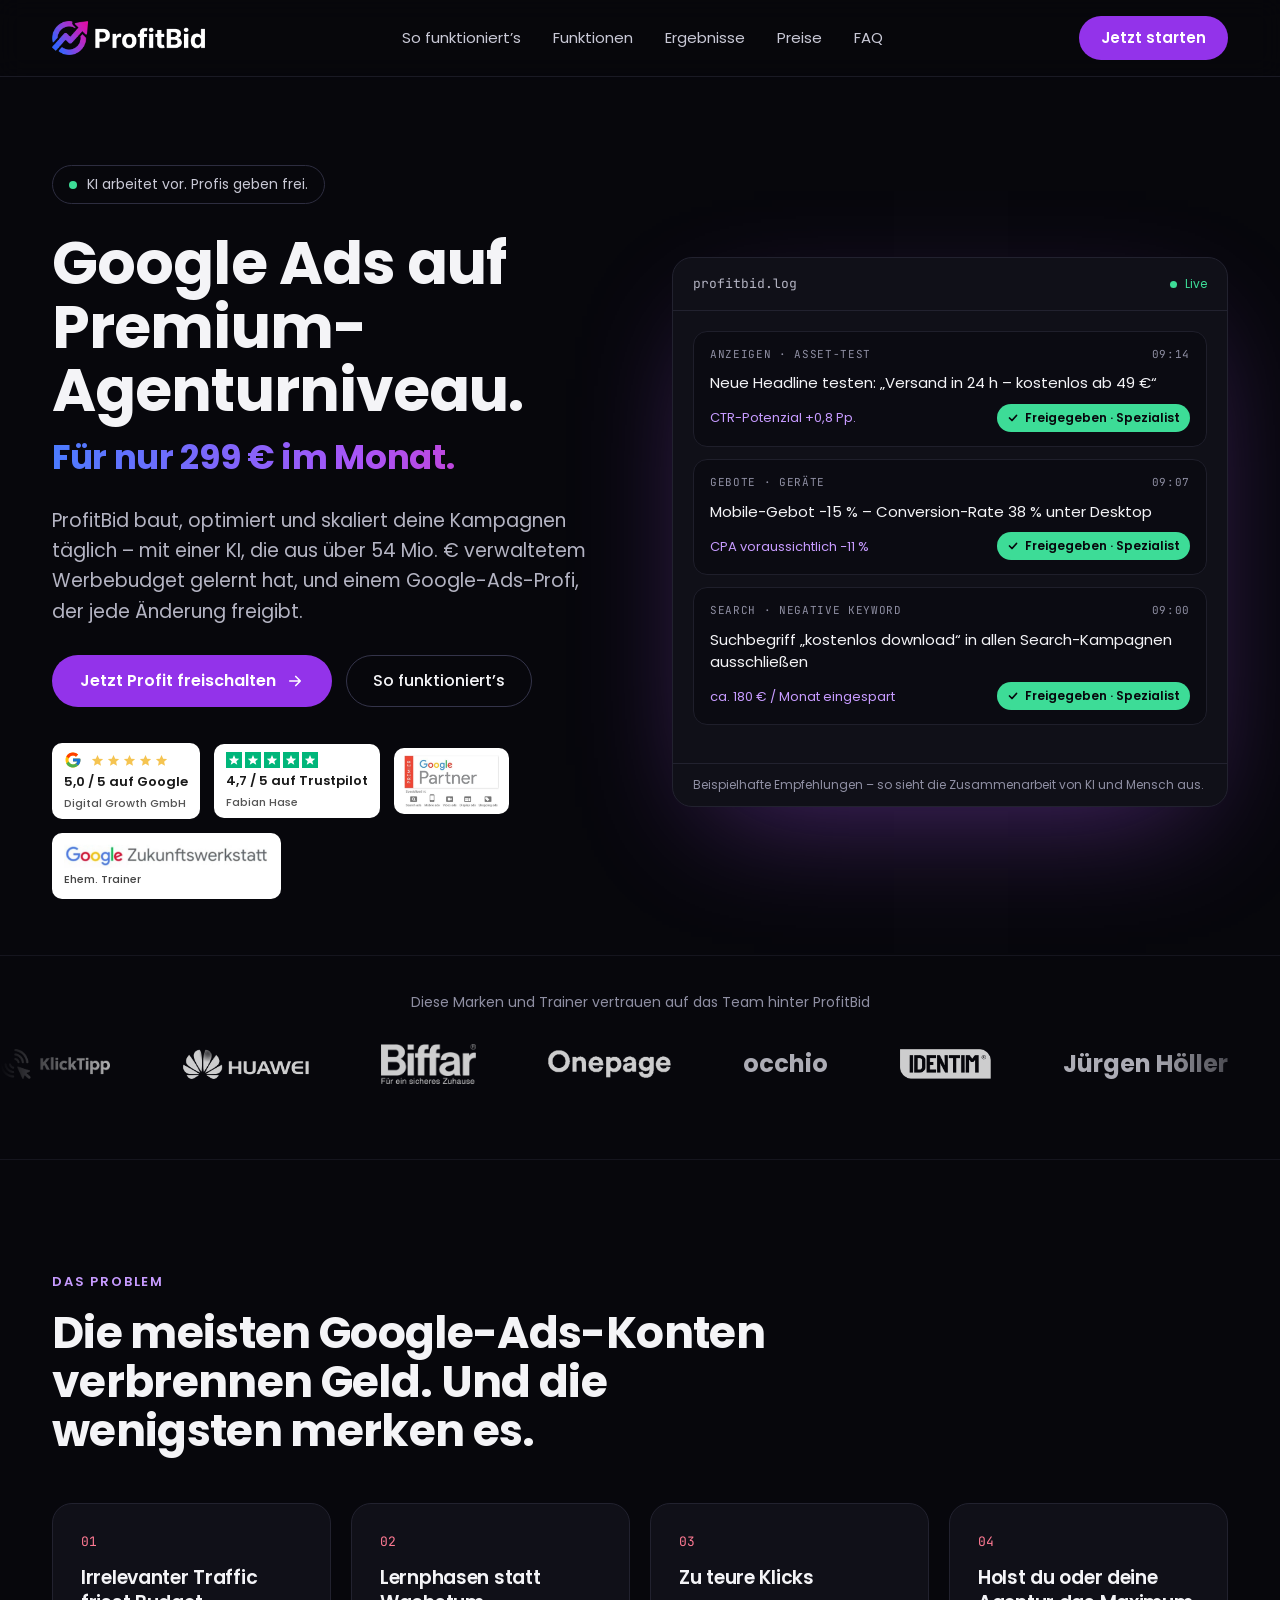
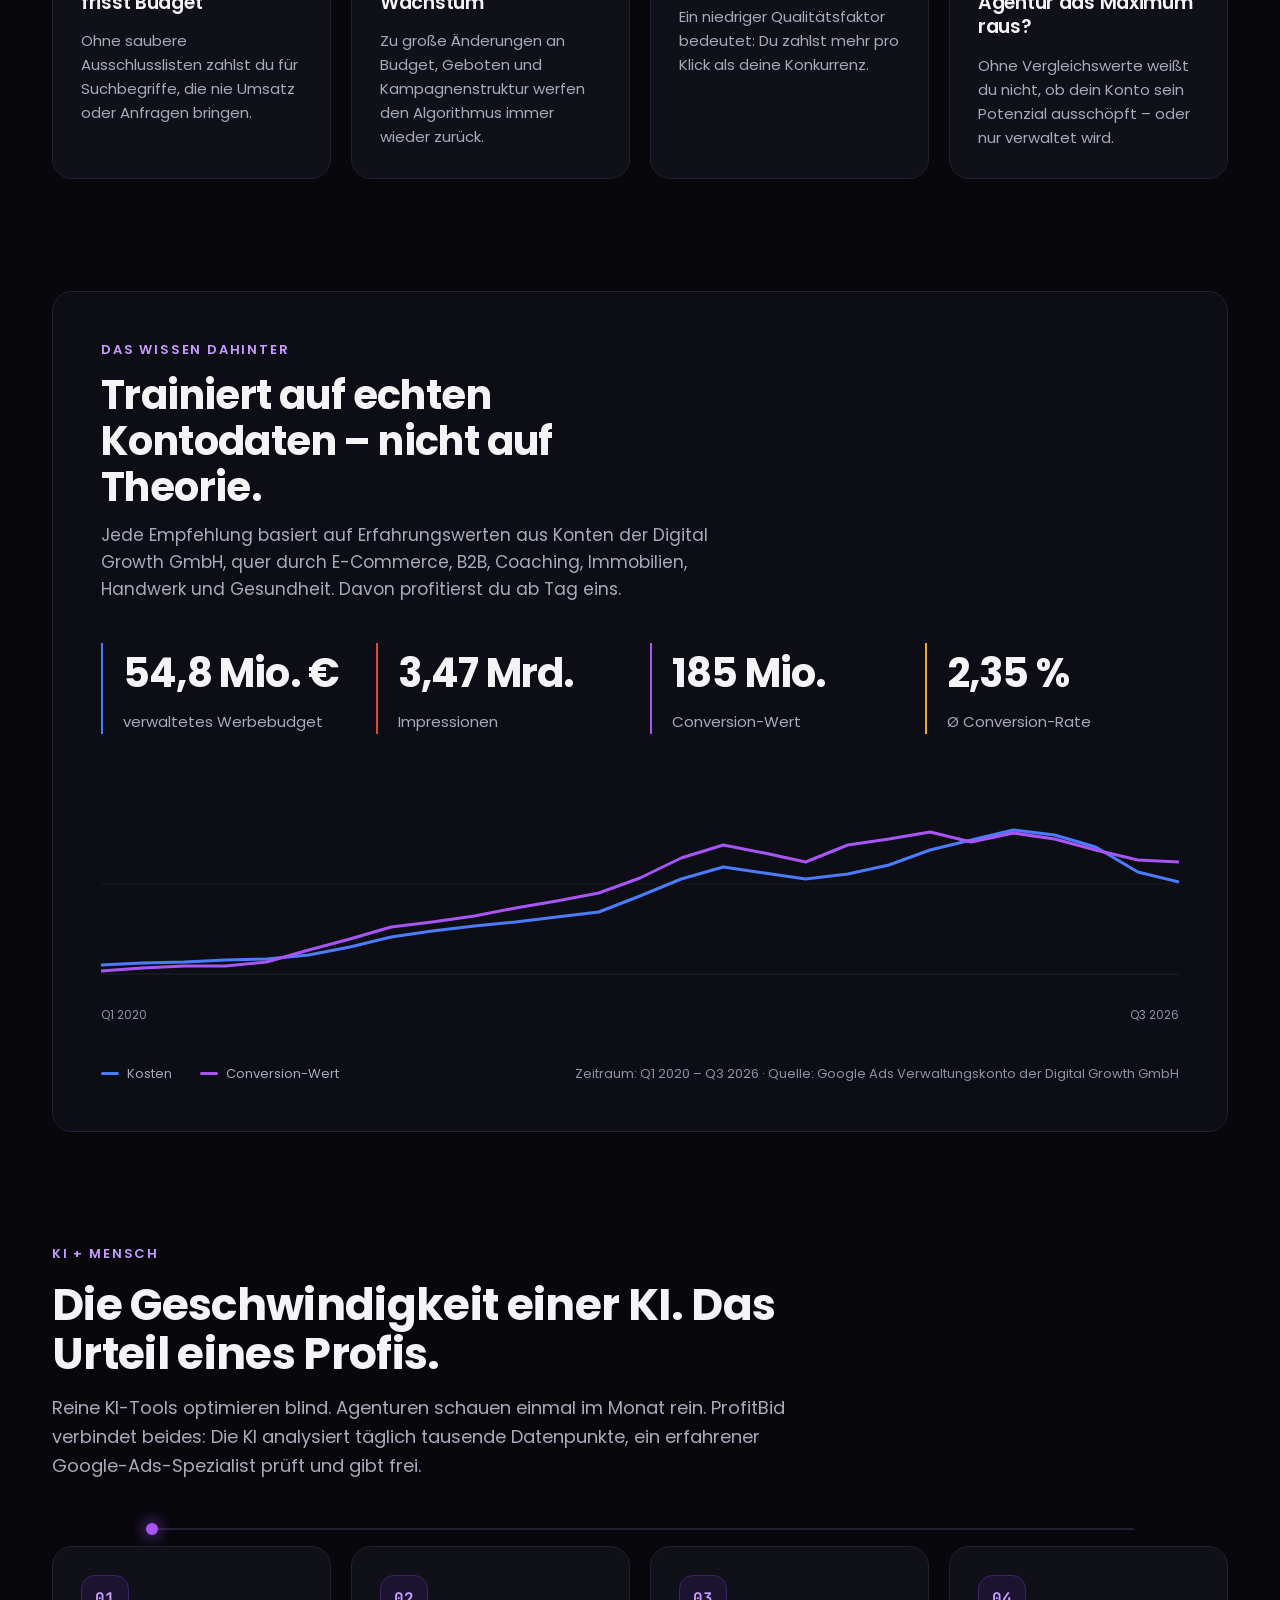
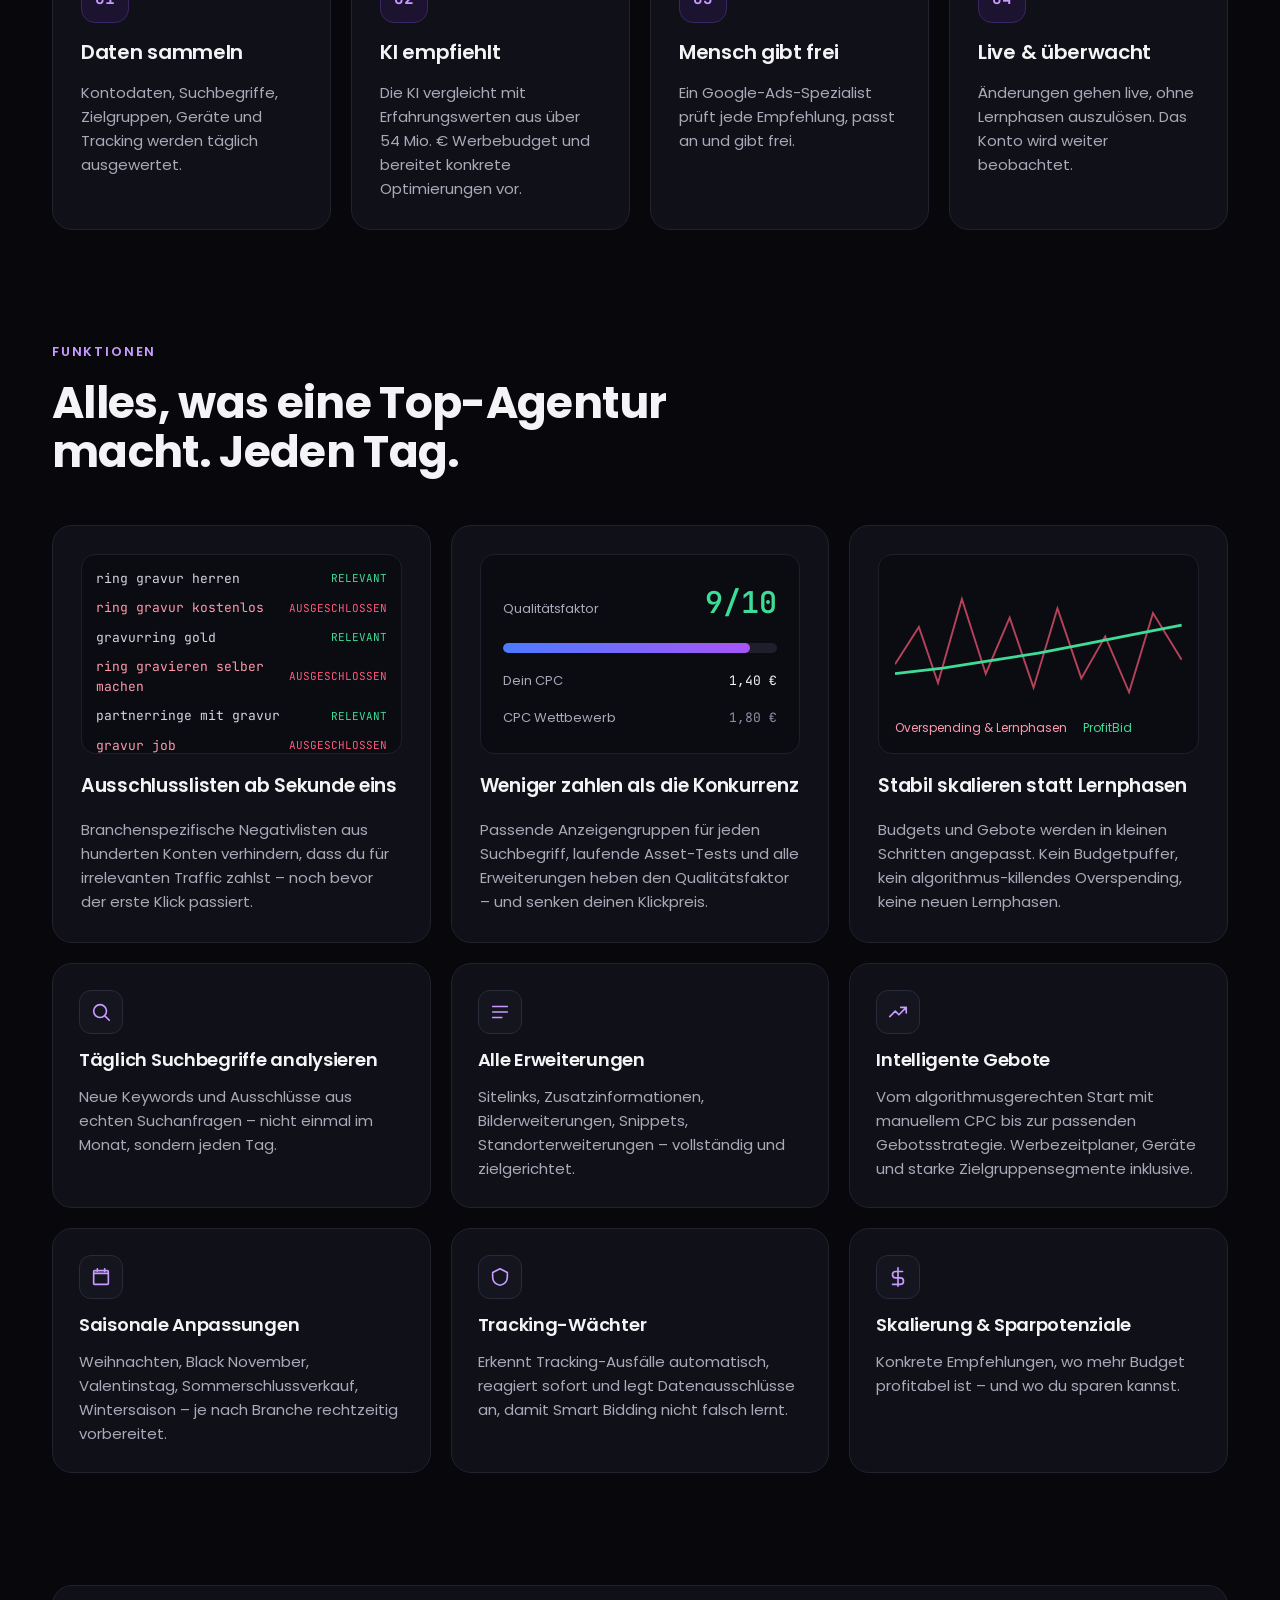
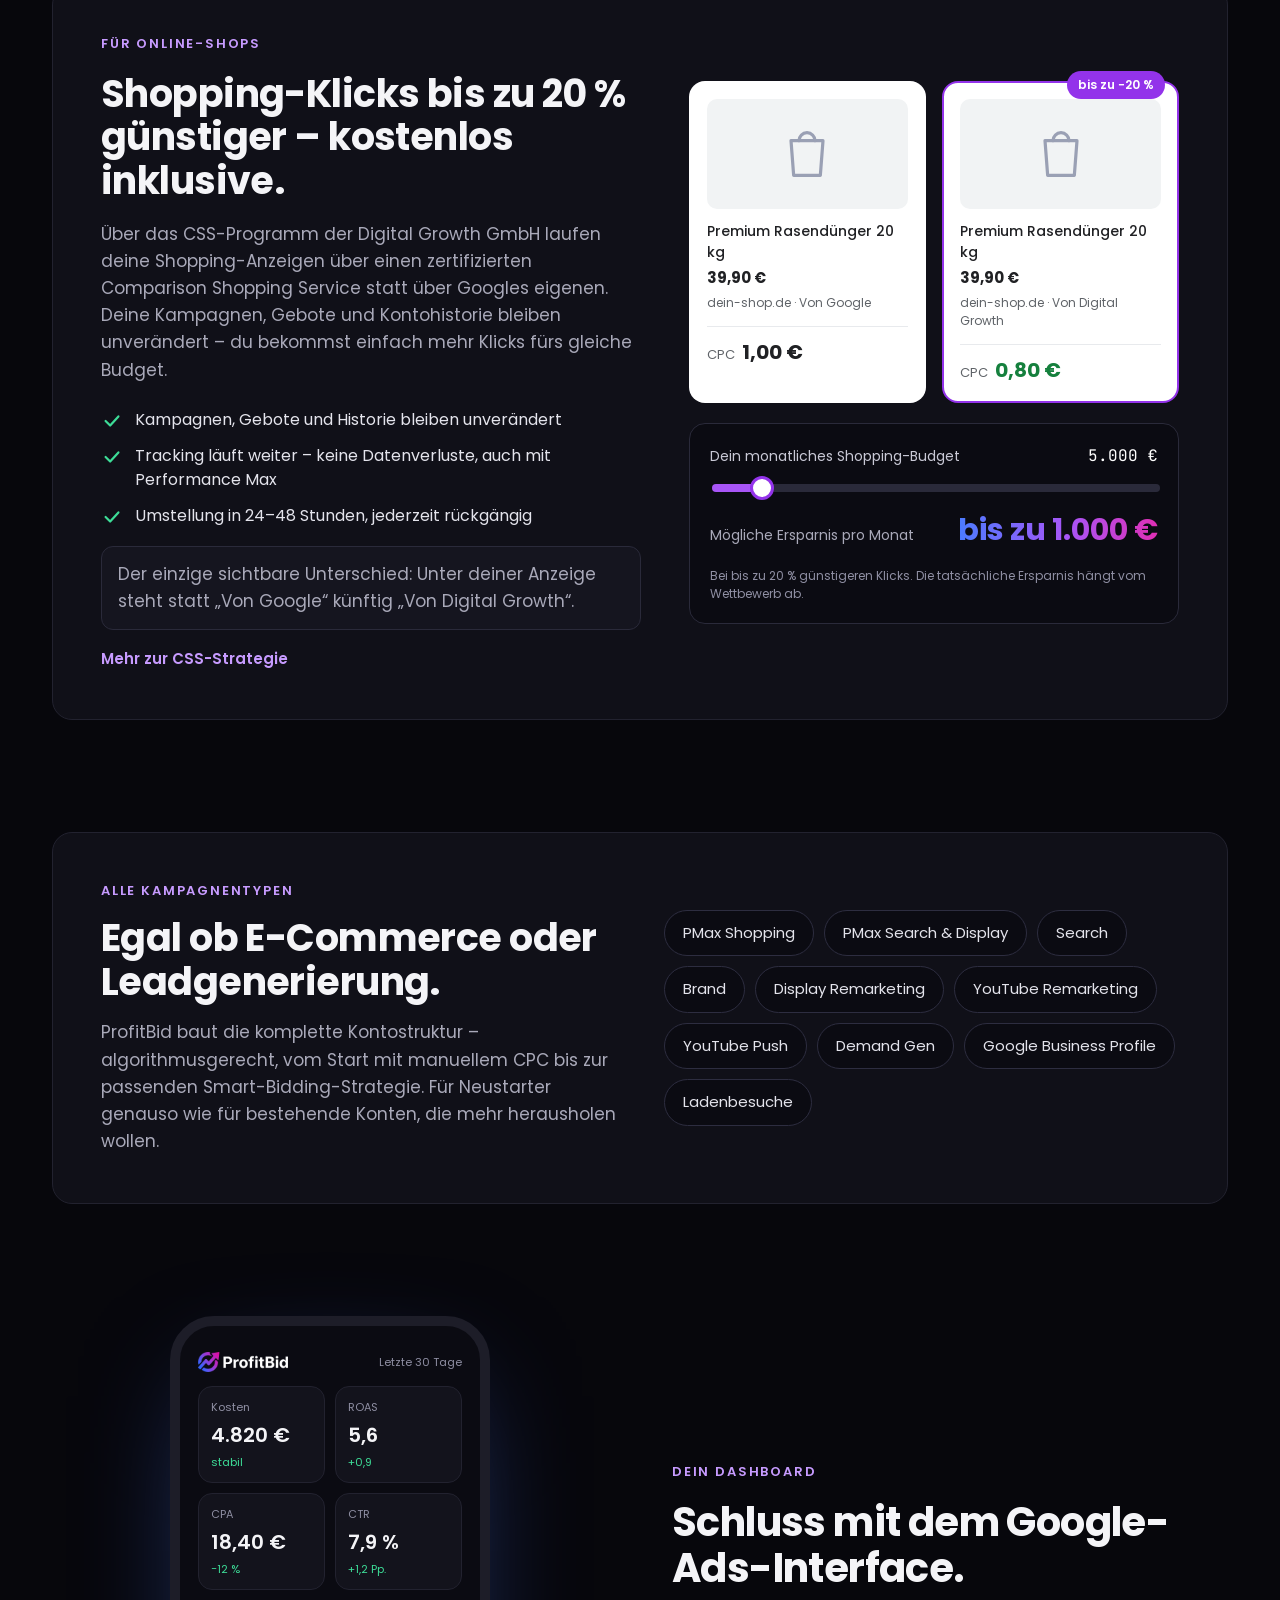
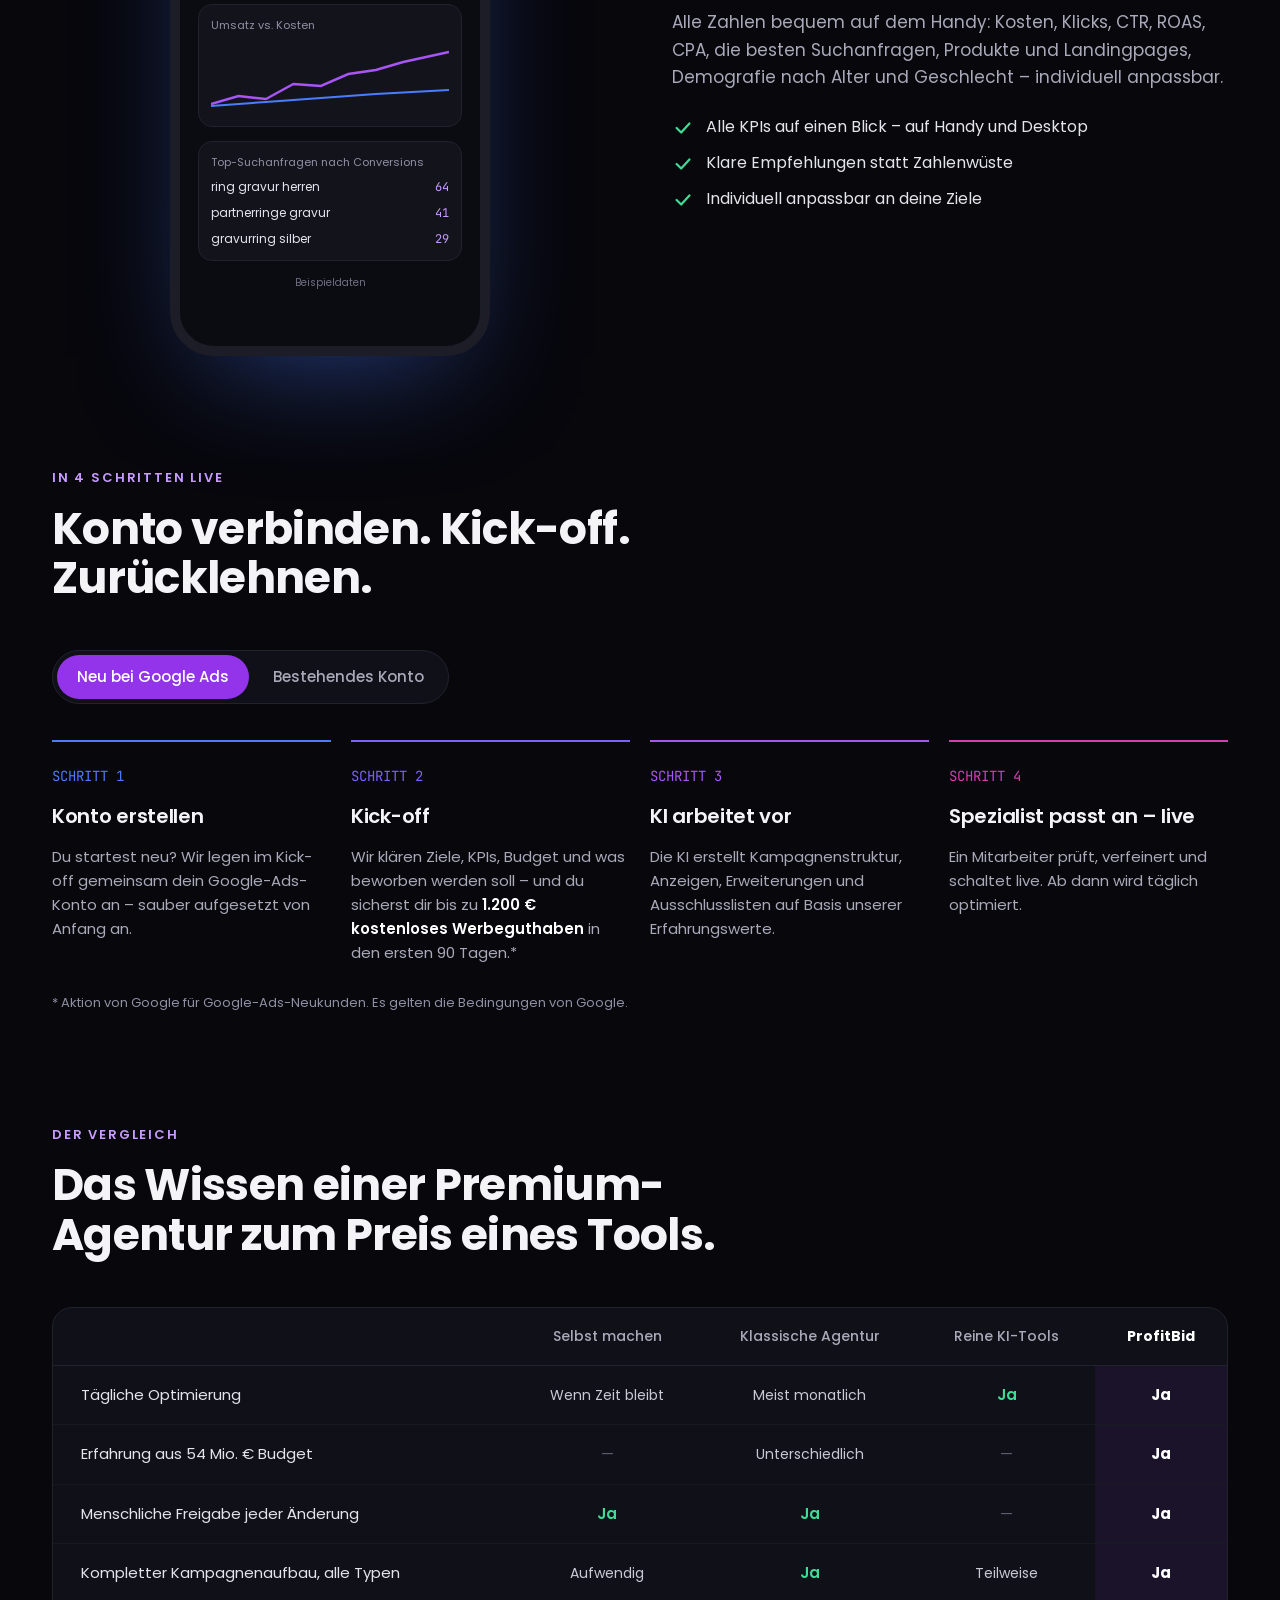
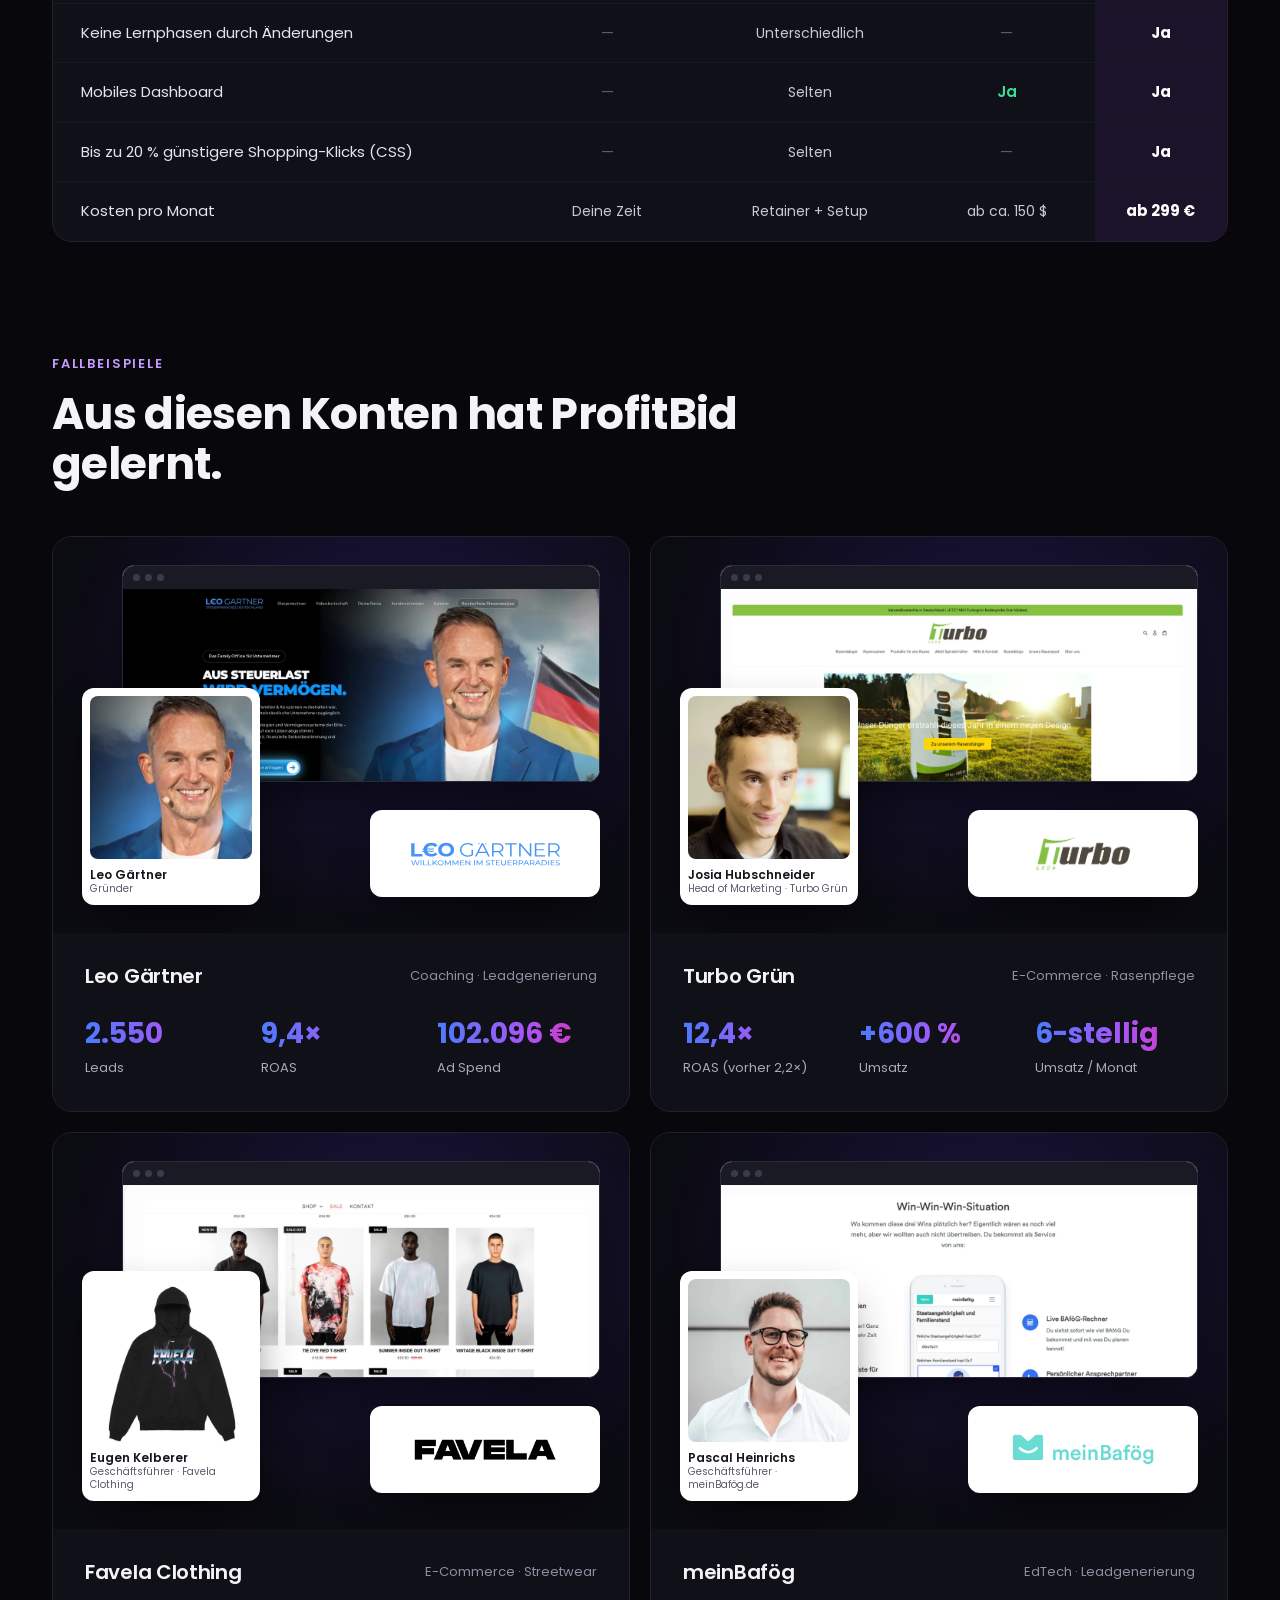
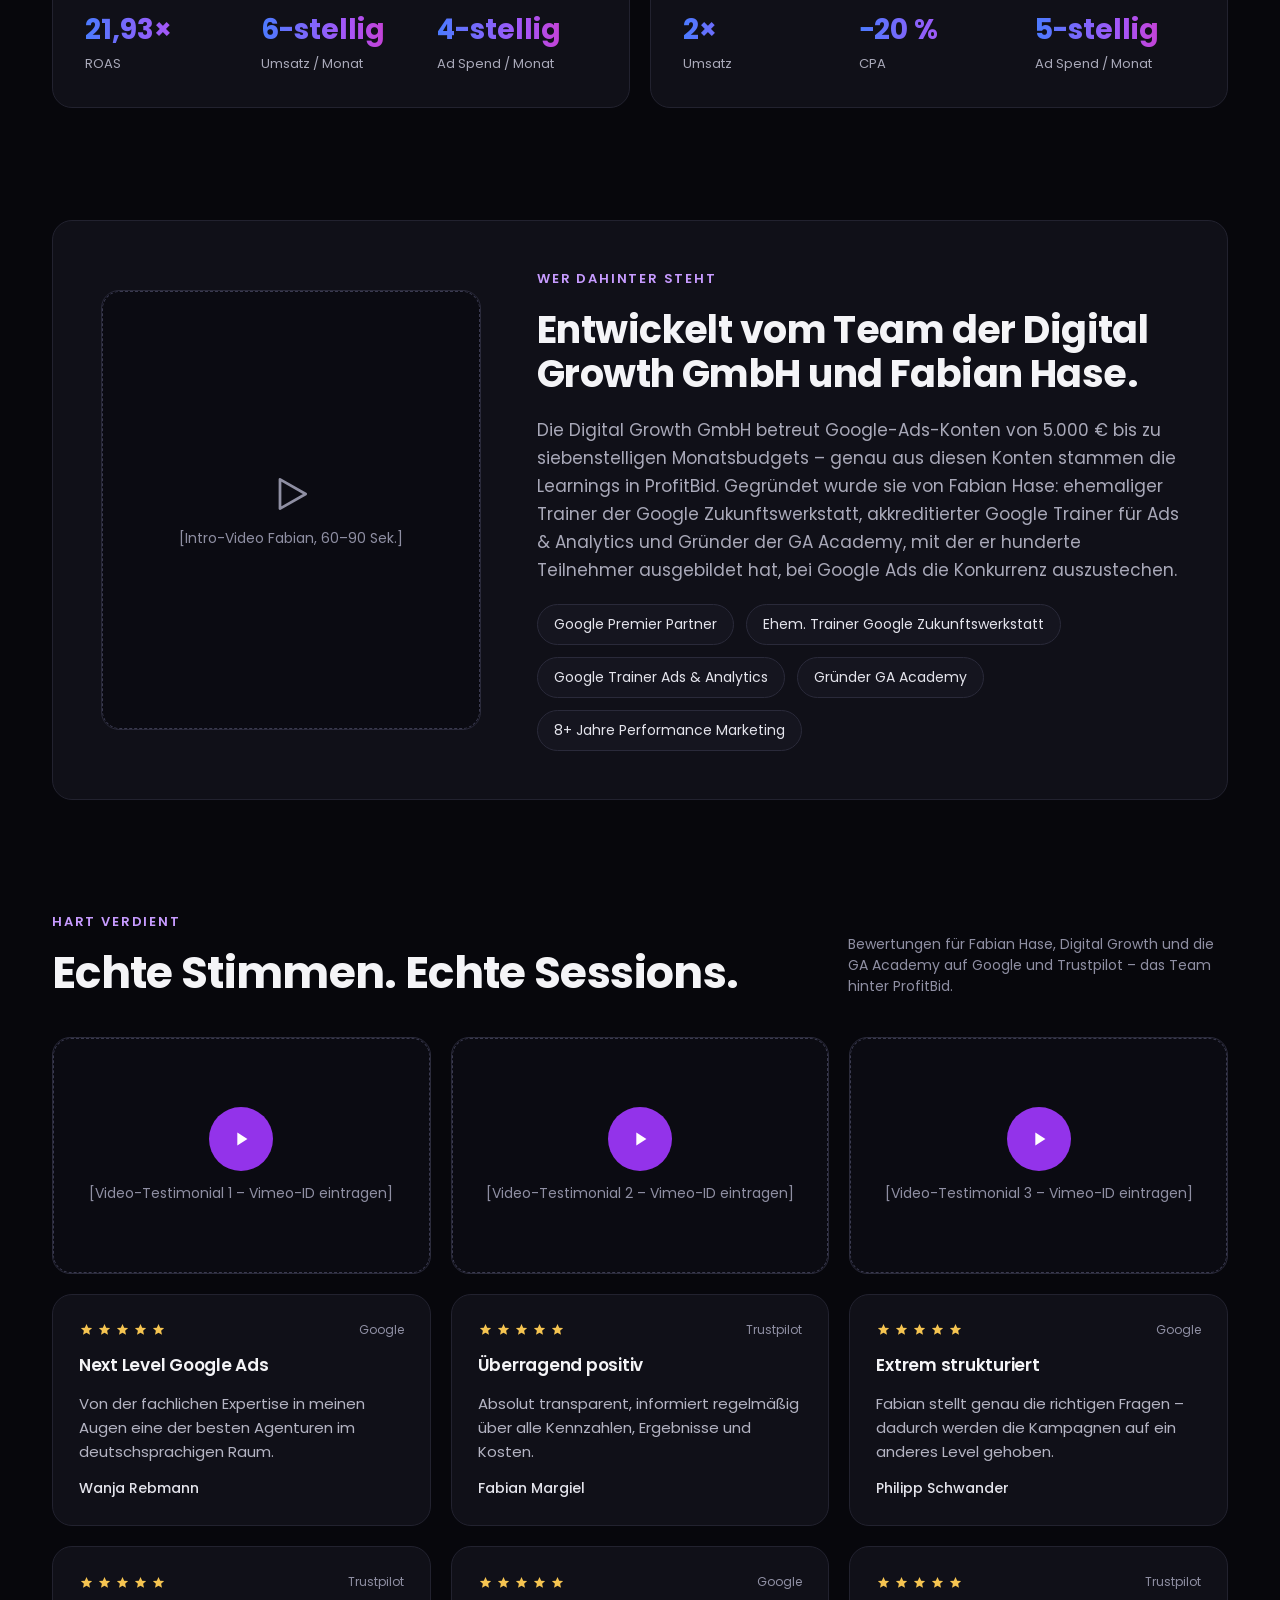
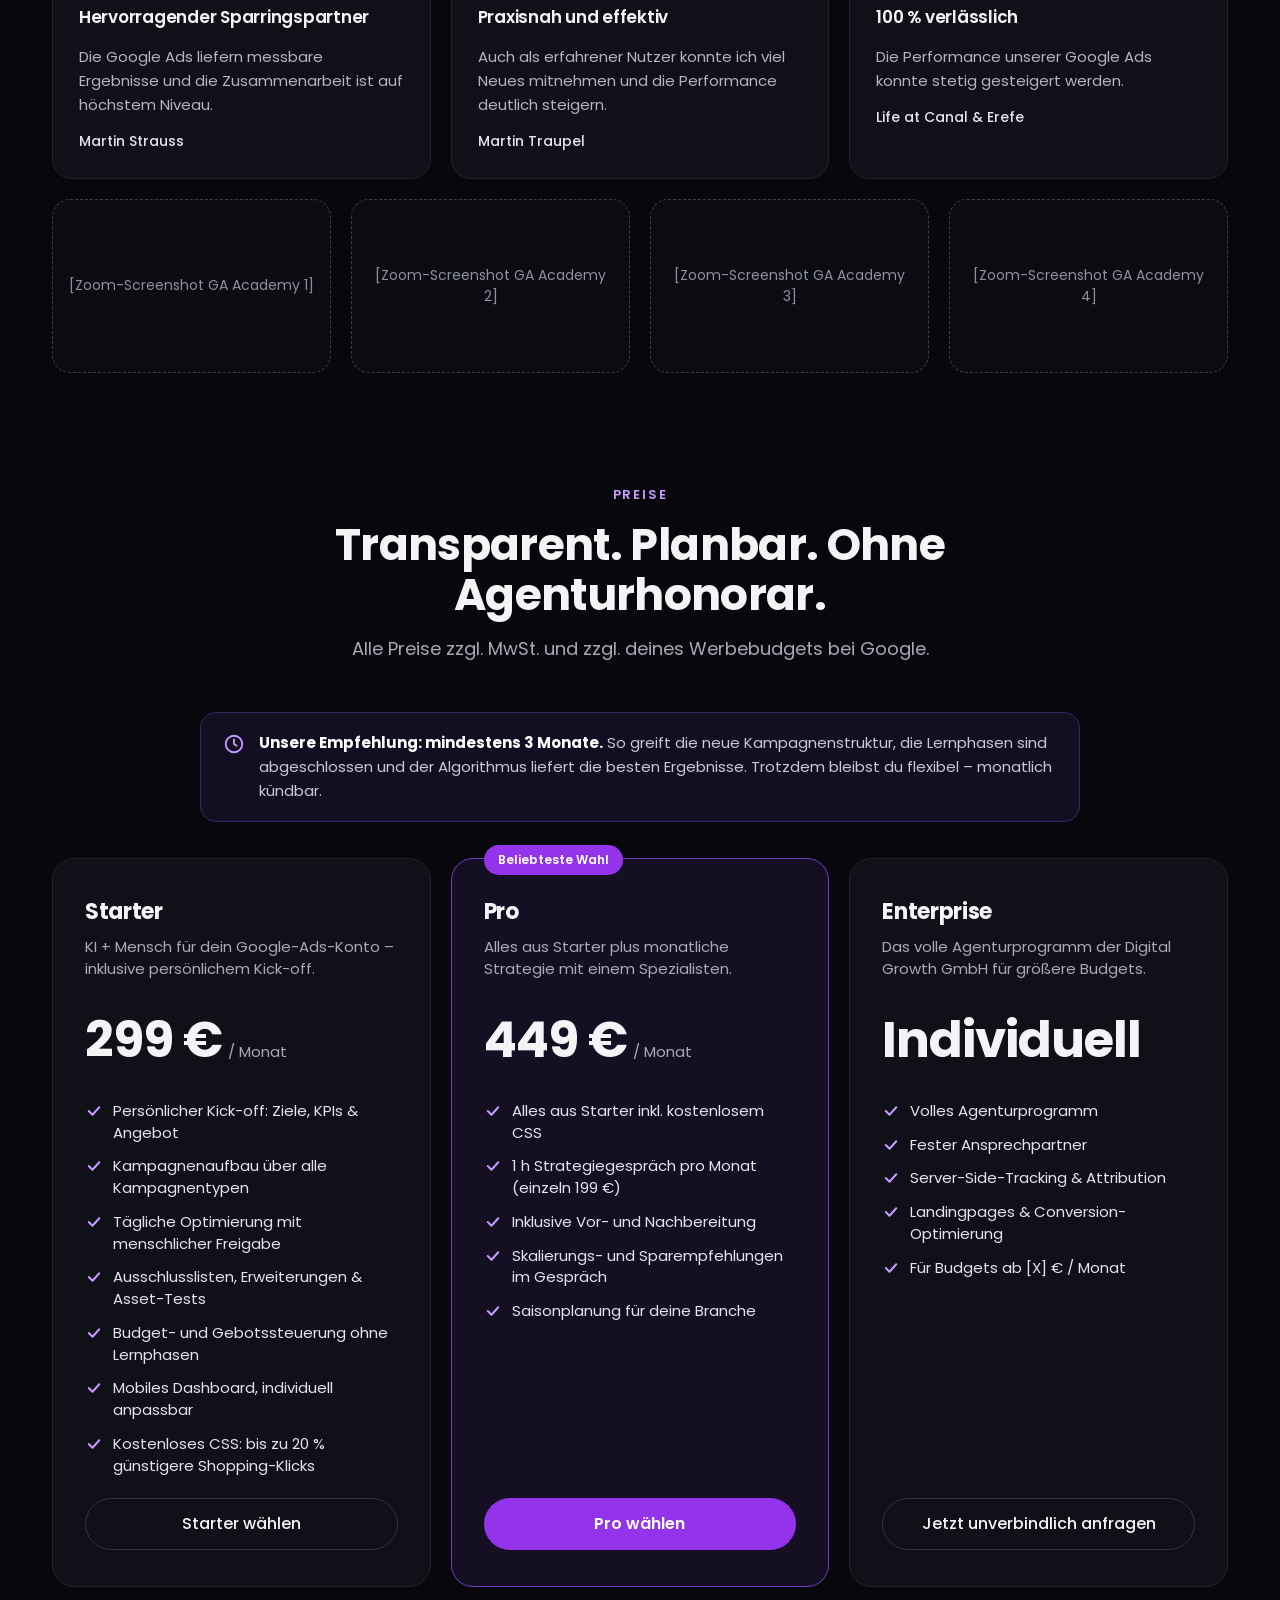
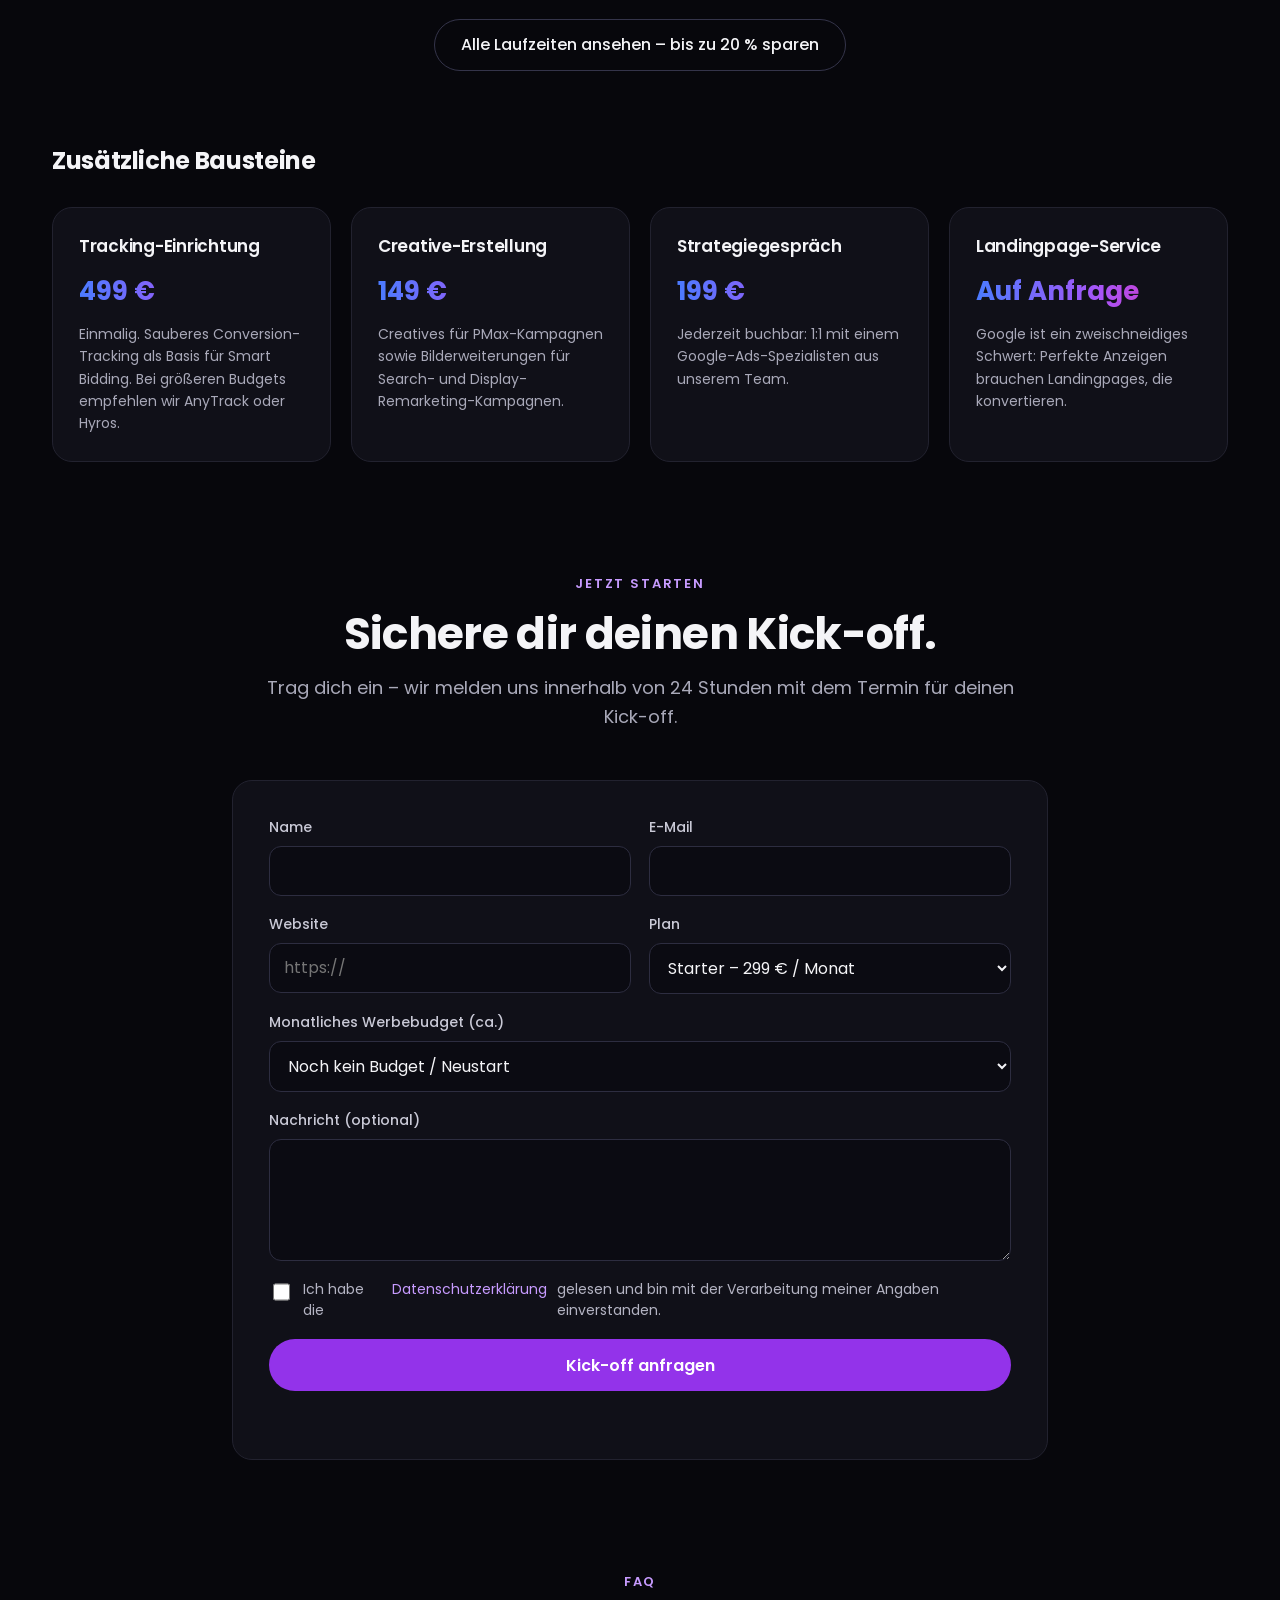
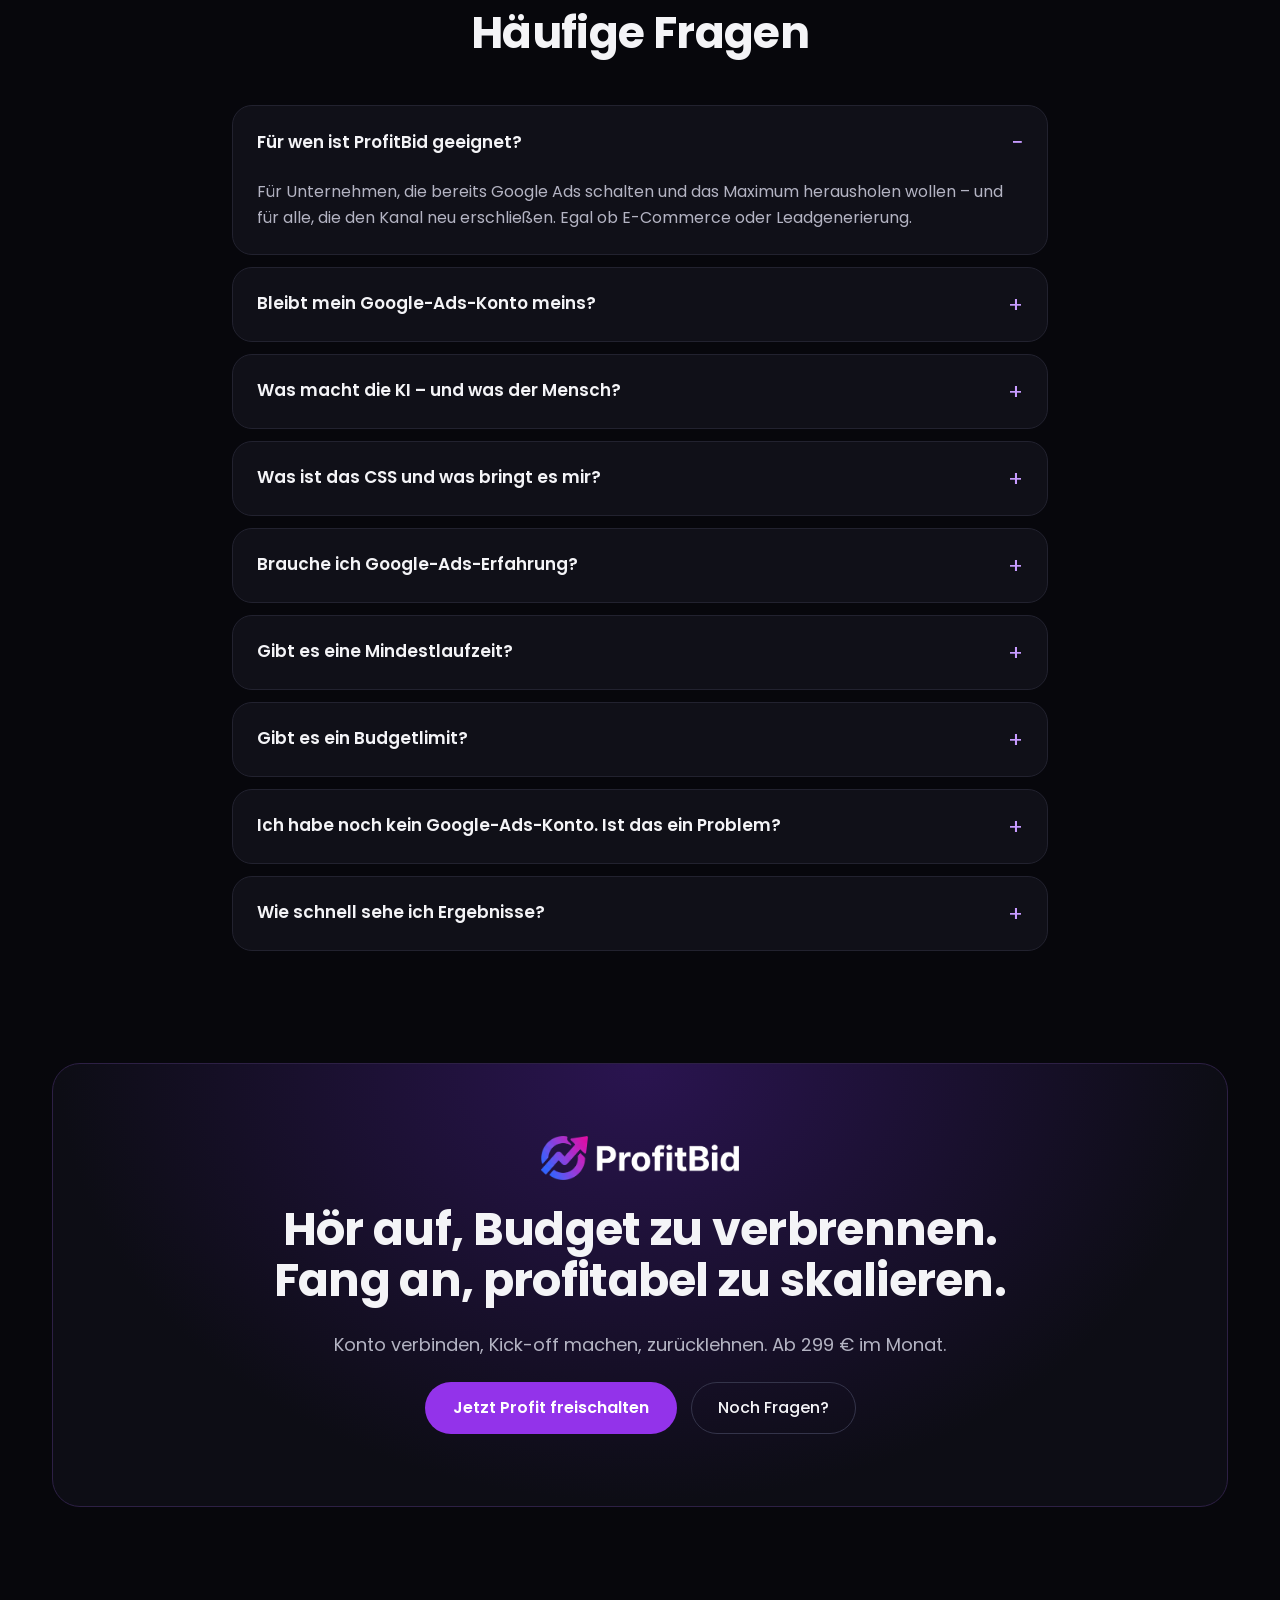
==== index.html @ 936ee787 "Add files via upload" ====
<!doctype html>
<html lang="de">
<head>
<meta charset="utf-8">
<meta name="viewport" content="width=device-width, initial-scale=1, viewport-fit=cover">
<title>ProfitBid – Google Ads auf Premium-Agenturniveau für nur 299 € im Monat</title>
<meta name="description" content="ProfitBid optimiert deine Google-Ads-Kampagnen täglich: eine KI, trainiert auf über 54 Mio. € Werbebudget, plus ein Google-Ads-Profi, der jede Änderung freigibt. Ab 299 € im Monat.">
<meta name="theme-color" content="#07070c">
<link rel="canonical" href="https://www.profitbid.de/">
<meta property="og:type" content="website">
<meta property="og:title" content="ProfitBid – Google Ads auf Premium-Agenturniveau für nur 299 € im Monat">
<meta property="og:description" content="KI arbeitet vor. Profis geben frei. Tägliche Google-Ads-Optimierung ohne Agenturhonorar.">
<meta property="og:image" content="https://www.profitbid.de/assets/img/logo.png">
<meta property="og:locale" content="de_DE">
<link rel="icon" type="image/png" href="assets/img/favicon.png">
<link rel="apple-touch-icon" href="assets/img/apple-touch-icon.png">
<link rel="preconnect" href="https://fonts.googleapis.com">
<link rel="preconnect" href="https://fonts.gstatic.com" crossorigin>
<link href="https://fonts.googleapis.com/css2?family=Poppins:wght@400;500;600;700&family=JetBrains+Mono:wght@400;600&display=swap" rel="stylesheet">
<link rel="stylesheet" href="assets/css/styles.css">
<script type="application/ld+json">
{"@context":"https://schema.org","@type":"Product","name":"ProfitBid","description":"KI- und Mensch-gestütztes Google-Ads-Management","brand":{"@type":"Organization","name":"Digital Growth GmbH"},
"offers":[{"@type":"Offer","name":"Starter","price":"299","priceCurrency":"EUR"},{"@type":"Offer","name":"Pro","price":"449","priceCurrency":"EUR"}]}
</script>
<script type="application/ld+json">
{"@context":"https://schema.org","@type":"FAQPage","mainEntity":[
{"@type":"Question","name":"Für wen ist ProfitBid geeignet?","acceptedAnswer":{"@type":"Answer","text":"Für Unternehmen, die bereits Google Ads schalten und das Maximum herausholen wollen – und für alle, die den Kanal neu erschließen. Egal ob E-Commerce oder Leadgenerierung."}},
{"@type":"Question","name":"Bleibt mein Google-Ads-Konto meins?","acceptedAnswer":{"@type":"Answer","text":"Ja. Du verbindest dein eigenes Konto und behältst jederzeit vollen Zugriff und alle Daten."}},
{"@type":"Question","name":"Was macht die KI – und was der Mensch?","acceptedAnswer":{"@type":"Answer","text":"Die KI analysiert täglich deine Daten und bereitet Optimierungen auf Basis unserer Erfahrungswerte vor. Ein Google-Ads-Spezialist prüft jede Empfehlung, passt sie an und gibt sie frei."}},
{"@type":"Question","name":"Was ist das CSS und was bringt es mir?","acceptedAnswer":{"@type":"Answer","text":"Ein Comparison Shopping Service (CSS) ist ein Partner, über den Shopping-Anzeigen bei Google ausgeliefert werden. Über das CSS der Digital Growth GmbH zahlst du für Shopping-Klicks bis zu 20 % weniger als über Googles eigenes CSS – kostenlos inklusive. Deine Kampagnen, Gebote, dein Conversion-Tracking und deine Kontohistorie bleiben unverändert – auch mit Performance Max. Es gibt keine Setup-Kosten und keine laufenden Gebühren, die Umstellung dauert 24–48 Stunden und ist jederzeit rückgängig zu machen."}},
{"@type":"Question","name":"Brauche ich Google-Ads-Erfahrung?","acceptedAnswer":{"@type":"Answer","text":"Nein. Im Kick-off erklären wir dir alles einmal. Danach siehst du deine Zahlen bequem im Dashboard."}},
{"@type":"Question","name":"Gibt es eine Mindestlaufzeit?","acceptedAnswer":{"@type":"Answer","text":"Nein – bei monatlicher Zahlung ist ProfitBid monatlich kündbar. Wir empfehlen trotzdem mindestens 3 Monate: So greift die neue Kampagnenstruktur, die Lernphasen sind abgeschlossen und der Algorithmus liefert die besten Ergebnisse. Wer sich für 6 oder 12 Monate entscheidet, spart 10 bzw. 20 %."}},
{"@type":"Question","name":"Ich habe noch kein Google-Ads-Konto. Ist das ein Problem?","acceptedAnswer":{"@type":"Answer","text":"Im Gegenteil: Wir erstellen im Kick-off gemeinsam dein Konto. Als Google-Ads-Neukunde sicherst du dir so bis zu 1.200 € kostenloses Werbeguthaben in den ersten 90 Tagen (Aktion von Google, es gelten die Bedingungen von Google)."}}
]}
</script>
</head>
<body>
<a href="#main" class="btn" style="position:absolute;left:-9999px;top:8px;z-index:100" onfocus="this.style.left='8px'" onblur="this.style.left='-9999px'">Zum Inhalt springen</a>

<header class="nav" id="nav">
  <div class="wrap nav-inner">
    <a href="#top" class="nav-logo" aria-label="ProfitBid Startseite"><img src="assets/img/logo.png" alt="ProfitBid" width="153" height="34"></a>
    <nav class="nav-links" id="nav-links" aria-label="Hauptnavigation">
      <a href="#so-gehts">So funktioniert’s</a>
      <a href="#funktionen">Funktionen</a>
      <a href="#ergebnisse">Ergebnisse</a>
      <a href="#preise">Preise</a>
      <a href="#faq">FAQ</a>
    </nav>
    <a href="#preise" class="btn btn-sm">Jetzt starten</a>
    <button class="nav-toggle" id="nav-toggle" aria-label="Menü öffnen" aria-expanded="false" aria-controls="nav-links">
      <svg width="22" height="22" viewBox="0 0 24 24" fill="none" stroke="currentColor" stroke-width="2" stroke-linecap="round" aria-hidden="true"><path d="M4 7h16M4 12h16M4 17h16"/></svg>
    </button>
  </div>
</header>

<main id="main">

<!-- HERO -->
<section id="top" class="wrap hero">
  <div class="hero-copy">
    <div class="pill"><span class="live-dot"></span>KI arbeitet vor. Profis geben frei.</div>
    <h1>Google Ads auf Premium-Agentur&shy;niveau. <span class="hero-sub grad">Für nur 299 € im Monat.</span></h1>
    <p class="hero-lead">ProfitBid baut, optimiert und skaliert deine Kampagnen täglich – mit einer KI, die aus über 54 Mio. € verwaltetem Werbebudget gelernt hat, und einem Google-Ads-Profi, der jede Änderung freigibt.</p>
    <div class="hero-ctas">
      <a href="#preise" class="btn">Jetzt Profit freischalten
        <svg width="18" height="18" viewBox="0 0 24 24" fill="none" stroke="currentColor" stroke-width="2.2" stroke-linecap="round" stroke-linejoin="round" aria-hidden="true"><path d="M5 12h14M13 6l6 6-6 6"/></svg></a>
      <a href="#so-gehts" class="btn-ghost">So funktioniert’s</a>
    </div>
    <div class="trust">
      <div class="trust-chip"><div class="chip-row"><svg width="18" height="18" viewBox="0 0 48 48" aria-hidden="true"><path fill="#FFC107" d="M43.6 20.5H42V20H24v8h11.3C33.7 32.7 29.2 36 24 36c-6.6 0-12-5.4-12-12s5.4-12 12-12c3.1 0 5.8 1.2 7.9 3.1l5.7-5.7C34 6.1 29.3 4 24 4 12.9 4 4 12.9 4 24s8.9 20 20 20 20-8.9 20-20c0-1.3-.1-2.4-.4-3.5z"/><path fill="#FF3D00" d="M6.3 14.7l6.6 4.8C14.7 15.1 19 12 24 12c3.1 0 5.8 1.2 7.9 3.1l5.7-5.7C34 6.1 29.3 4 24 4 16.3 4 9.7 8.3 6.3 14.7z"/><path fill="#4CAF50" d="M24 44c5.2 0 9.9-2 13.4-5.2l-6.2-5.2C29.2 35.1 26.7 36 24 36c-5.2 0-9.6-3.3-11.3-8l-6.5 5C9.5 39.6 16.2 44 24 44z"/><path fill="#1976D2" d="M43.6 20.5H42V20H24v8h11.3c-.8 2.2-2.2 4.2-4.1 5.6l6.2 5.2C37 39.2 44 34 44 24c0-1.3-.1-2.4-.4-3.5z"/></svg><div class="g-stars" aria-hidden="true"><svg width="15" height="15" viewBox="0 0 24 24" fill="#f5c451" aria-hidden="true"><path d="M12 3l2.7 6 6.3.6-4.8 4.3 1.4 6.3L12 17l-5.6 3.2 1.4-6.3L3 9.6 9.3 9z"/></svg><svg width="15" height="15" viewBox="0 0 24 24" fill="#f5c451" aria-hidden="true"><path d="M12 3l2.7 6 6.3.6-4.8 4.3 1.4 6.3L12 17l-5.6 3.2 1.4-6.3L3 9.6 9.3 9z"/></svg><svg width="15" height="15" viewBox="0 0 24 24" fill="#f5c451" aria-hidden="true"><path d="M12 3l2.7 6 6.3.6-4.8 4.3 1.4 6.3L12 17l-5.6 3.2 1.4-6.3L3 9.6 9.3 9z"/></svg><svg width="15" height="15" viewBox="0 0 24 24" fill="#f5c451" aria-hidden="true"><path d="M12 3l2.7 6 6.3.6-4.8 4.3 1.4 6.3L12 17l-5.6 3.2 1.4-6.3L3 9.6 9.3 9z"/></svg><svg width="15" height="15" viewBox="0 0 24 24" fill="#f5c451" aria-hidden="true"><path d="M12 3l2.7 6 6.3.6-4.8 4.3 1.4 6.3L12 17l-5.6 3.2 1.4-6.3L3 9.6 9.3 9z"/></svg></div></div><div class="tp-text">5,0 / 5 auf Google</div><div class="chip-sub">Digital Growth GmbH</div></div>
      <div class="trust-chip"><div class="tp-stars" aria-hidden="true"><svg width="16" height="16" viewBox="0 0 24 24" aria-hidden="true"><rect width="24" height="24" fill="#00b67a"/><path d="M12 4.5l2.2 5.2 5.6.4-4.3 3.6 1.4 5.5L12 16.2 7.1 19.2l1.4-5.5L4.2 10.1l5.6-.4z" fill="#fff"/></svg><svg width="16" height="16" viewBox="0 0 24 24" aria-hidden="true"><rect width="24" height="24" fill="#00b67a"/><path d="M12 4.5l2.2 5.2 5.6.4-4.3 3.6 1.4 5.5L12 16.2 7.1 19.2l1.4-5.5L4.2 10.1l5.6-.4z" fill="#fff"/></svg><svg width="16" height="16" viewBox="0 0 24 24" aria-hidden="true"><rect width="24" height="24" fill="#00b67a"/><path d="M12 4.5l2.2 5.2 5.6.4-4.3 3.6 1.4 5.5L12 16.2 7.1 19.2l1.4-5.5L4.2 10.1l5.6-.4z" fill="#fff"/></svg><svg width="16" height="16" viewBox="0 0 24 24" aria-hidden="true"><rect width="24" height="24" fill="#00b67a"/><path d="M12 4.5l2.2 5.2 5.6.4-4.3 3.6 1.4 5.5L12 16.2 7.1 19.2l1.4-5.5L4.2 10.1l5.6-.4z" fill="#fff"/></svg><svg width="16" height="16" viewBox="0 0 24 24" aria-hidden="true"><rect width="24" height="24" fill="#00b67a"/><path d="M12 4.5l2.2 5.2 5.6.4-4.3 3.6 1.4 5.5L12 16.2 7.1 19.2l1.4-5.5L4.2 10.1l5.6-.4z" fill="#fff"/></svg></div><div class="tp-text">4,7 / 5 auf Trustpilot</div><div class="chip-sub">Fabian Hase</div></div>
      <div class="trust-chip" style="padding:6px 10px"><img class="premier" src="assets/img/google-premier-partner.png" alt="Google Premier Partner – Digital Growth GmbH" width="115" height="64"></div>
      <div class="trust-chip"><img class="zw" src="assets/img/google-zukunftswerkstatt.png" alt="Google Zukunftswerkstatt" width="205" height="24"><div class="zw-text">Ehem. Trainer</div></div>
    </div>
  </div>

  <div class="card log" aria-label="Beispiel: So arbeiten KI und Spezialist zusammen">
    <div class="log-head"><span class="log-title mono">profitbid.log</span><span class="log-live"><span class="live-dot" style="width:7px;height:7px"></span>Live</span></div>
    <div class="log-body" id="log" aria-live="off"></div>
    <div class="log-foot">Beispielhafte Empfehlungen – so sieht die Zusammenarbeit von KI und Mensch aus.</div>
  </div>
</section>

<!-- LOGOS -->
<section class="logos" aria-label="Kunden">
  <p class="logos-title">Diese Marken und Trainer vertrauen auf das Team hinter ProfitBid</p>
  <div class="marquee-mask"><div class="marquee"><img src="assets/img/kunde-klicktipp.png" alt="KlickTipp" style="height:30px" loading="lazy"><img src="assets/img/kunde-huawei.png" alt="Huawei" style="height:30px" loading="lazy"><img src="assets/img/kunde-biffar.png" alt="Biffar" style="height:40px" loading="lazy"><img src="assets/img/kunde-onepage.png" alt="Onepage" style="height:28px" loading="lazy"><span class="wordmark">occhio</span><img src="assets/img/kunde-identim.png" alt="Identim" style="height:30px" loading="lazy"><span class="wordmark">Jürgen Höller</span><img src="assets/img/kunde-fischauktionshalle.png" alt="Fischauktionshalle Hamburg" style="height:46px" loading="lazy"><span class="wordmark">feminera</span><span class="wordmark">Detlef Soost</span><img src="assets/img/kunde-leogaertner.svg" alt="Leo Gärtner" style="height:36px" loading="lazy"><span class="wordmark">hiSleep</span><span class="wordmark">Marc Galal</span><span class="dup" aria-hidden="true" style="display:contents"><img src="assets/img/kunde-klicktipp.png" alt="" style="height:30px" loading="lazy"><img src="assets/img/kunde-huawei.png" alt="" style="height:30px" loading="lazy"><img src="assets/img/kunde-biffar.png" alt="" style="height:40px" loading="lazy"><img src="assets/img/kunde-onepage.png" alt="" style="height:28px" loading="lazy"><span class="wordmark">occhio</span><img src="assets/img/kunde-identim.png" alt="" style="height:30px" loading="lazy"><span class="wordmark">Jürgen Höller</span><img src="assets/img/kunde-fischauktionshalle.png" alt="" style="height:46px" loading="lazy"><span class="wordmark">feminera</span><span class="wordmark">Detlef Soost</span><img src="assets/img/kunde-leogaertner.svg" alt="" style="height:36px" loading="lazy"><span class="wordmark">hiSleep</span><span class="wordmark">Marc Galal</span></span></div></div>
</section>

<!-- PROBLEM -->
<section class="wrap section problem">
  <div class="head">
    <div class="eyebrow">Das Problem</div>
    <h2>Die meisten Google-Ads-Konten verbrennen Geld. Und die wenigsten merken es.</h2>
  </div>
  <div class="grid-4"><div class="card pain"><div class="pain-num mono">01</div><h3>Irrelevanter Traffic frisst Budget</h3><p>Ohne saubere Ausschlusslisten zahlst du für Suchbegriffe, die nie Umsatz oder Anfragen bringen.</p></div><div class="card pain"><div class="pain-num mono">02</div><h3>Lernphasen statt Wachstum</h3><p>Zu große Änderungen an Budget, Geboten und Kampagnenstruktur werfen den Algorithmus immer wieder zurück.</p></div><div class="card pain"><div class="pain-num mono">03</div><h3>Zu teure Klicks</h3><p>Ein niedriger Qualitätsfaktor bedeutet: Du zahlst mehr pro Klick als deine Konkurrenz.</p></div><div class="card pain"><div class="pain-num mono">04</div><h3>Holst du oder deine Agentur das Maximum raus?</h3><p>Ohne Vergleichswerte weißt du nicht, ob dein Konto sein Potenzial ausschöpft – oder nur verwaltet wird.</p></div></div>
</section>

<!-- STATS -->
<section id="ergebnisse" class="wrap section">
  <div class="card stats reveal">
    <div class="stats-top">
      <div style="display:flex;flex-direction:column;gap:12px;max-width:620px">
        <div class="eyebrow">Das Wissen dahinter</div>
        <h2>Trainiert auf echten Kontodaten – nicht auf Theorie.</h2>
        <p>Jede Empfehlung basiert auf Erfahrungswerten aus Konten der Digital Growth GmbH, quer durch E-Commerce, B2B, Coaching, Immobilien, Handwerk und Gesundheit. Davon profitierst du ab Tag eins.</p>
      </div>
    </div>
    <div class="grid-4"><div class="stat" style="border-color:#4b7bff"><div class="stat-value">54,8 Mio. €</div><div class="stat-label">verwaltetes Werbebudget</div></div><div class="stat" style="border-color:#e0453a"><div class="stat-value">3,47 Mrd.</div><div class="stat-label">Impressionen</div></div><div class="stat" style="border-color:#a855f7"><div class="stat-value">185 Mio.</div><div class="stat-label">Conversion-Wert</div></div><div class="stat" style="border-color:#f5a524"><div class="stat-value">2,35 %</div><div class="stat-label">Ø Conversion-Rate</div></div></div>
    <svg viewBox="0 0 1100 220" width="100%" height="220" preserveAspectRatio="none" role="img" aria-label="Verlauf von Kosten und Conversion-Wert, Q1 2020 bis Q3 2026 – deutlich steigend">
      <line x1="0" y1="200" x2="1100" y2="200" stroke="#22222f"/>
      <line x1="0" y1="110" x2="1100" y2="110" stroke="#1a1a24"/>
      <polyline class="draw" fill="none" stroke="#4b7bff" stroke-width="3" stroke-linejoin="round" points="0,191 42,189 85,188 127,186 169,185 212,181 254,173 296,163 338,157 381,152 423,148 465,143 508,138 550,122 592,105 635,93 677,99 719,105 762,100 804,91 846,76 888,66 931,56 973,61 1015,73 1058,98 1100,108"/>
      <polyline class="draw d2" fill="none" stroke="#a855f7" stroke-width="3" stroke-linejoin="round" points="0,197 42,194 85,192 127,192 169,188 212,176 254,165 296,153 338,148 381,142 423,134 465,127 508,119 550,104 592,84 635,71 677,79 719,88 762,71 804,65 846,58 888,68 931,59 973,65 1015,76 1058,86 1100,88"/>
    </svg>
    <div class="axis"><span>Q1 2020</span><span>Q3 2026</span></div>
    <div class="stats-foot">
      <div class="legend"><span><i style="background:#4b7bff"></i>Kosten</span><span><i style="background:#a855f7"></i>Conversion-Wert</span></div>
      <div class="stats-source">Zeitraum: Q1 2020 – Q3 2026 · Quelle: Google Ads Verwaltungskonto der Digital Growth GmbH</div>
    </div>
  </div>
</section>

<!-- KI + MENSCH -->
<section id="so-gehts" class="wrap section">
  <div class="head">
    <div class="eyebrow">KI + Mensch</div>
    <h2>Die Geschwindigkeit einer KI. Das Urteil eines Profis.</h2>
    <p>Reine KI-Tools optimieren blind. Agenturen schauen einmal im Monat rein. ProfitBid verbindet beides: Die KI analysiert täglich tausende Datenpunkte, ein erfahrener Google-Ads-Spezialist prüft und gibt frei.</p>
  </div>
  <div class="flow-line" aria-hidden="true"><div class="flow-dot"></div></div>
  <div class="grid-4 flow-grid" style="padding-top:56px"><div class="card flow-card"><div class="flow-num mono">01</div><h3>Daten sammeln</h3><p>Kontodaten, Suchbegriffe, Zielgruppen, Geräte und Tracking werden täglich ausgewertet.</p></div><div class="card flow-card"><div class="flow-num mono">02</div><h3>KI empfiehlt</h3><p>Die KI vergleicht mit Erfahrungswerten aus über 54 Mio. € Werbebudget und bereitet konkrete Optimierungen vor.</p></div><div class="card flow-card"><div class="flow-num mono">03</div><h3>Mensch gibt frei</h3><p>Ein Google-Ads-Spezialist prüft jede Empfehlung, passt an und gibt frei.</p></div><div class="card flow-card"><div class="flow-num mono">04</div><h3>Live &amp; überwacht</h3><p>Änderungen gehen live, ohne Lernphasen auszulösen. Das Konto wird weiter beobachtet.</p></div></div>
</section>

<!-- FUNKTIONEN -->
<section id="funktionen" class="wrap section">
  <div class="head">
    <div class="eyebrow">Funktionen</div>
    <h2>Alles, was eine Top-Agentur macht. Jeden Tag.</h2>
  </div>
  <div class="grid-3 feat-row">
    <div class="card feat">
      <div class="demo" aria-hidden="true"><div class="terms"><div class="term mono"><span class="ok">ring gravur herren</span><span class="ok-l">RELEVANT</span></div><div class="term mono"><span class="bad">ring gravur kostenlos</span><span class="bad-l">AUSGESCHLOSSEN</span></div><div class="term mono"><span class="ok">gravurring gold</span><span class="ok-l">RELEVANT</span></div><div class="term mono"><span class="bad">ring gravieren selber machen</span><span class="bad-l">AUSGESCHLOSSEN</span></div><div class="term mono"><span class="ok">partnerringe mit gravur</span><span class="ok-l">RELEVANT</span></div><div class="term mono"><span class="bad">gravur job</span><span class="bad-l">AUSGESCHLOSSEN</span></div><div class="term mono"><span class="ok">verlobungsring gravur</span><span class="ok-l">RELEVANT</span></div><div class="term mono"><span class="bad">ring gebraucht ebay</span><span class="bad-l">AUSGESCHLOSSEN</span></div><div class="term mono" aria-hidden="true"><span class="ok">ring gravur herren</span><span class="ok-l">RELEVANT</span></div><div class="term mono" aria-hidden="true"><span class="bad">ring gravur kostenlos</span><span class="bad-l">AUSGESCHLOSSEN</span></div><div class="term mono" aria-hidden="true"><span class="ok">gravurring gold</span><span class="ok-l">RELEVANT</span></div><div class="term mono" aria-hidden="true"><span class="bad">ring gravieren selber machen</span><span class="bad-l">AUSGESCHLOSSEN</span></div><div class="term mono" aria-hidden="true"><span class="ok">partnerringe mit gravur</span><span class="ok-l">RELEVANT</span></div><div class="term mono" aria-hidden="true"><span class="bad">gravur job</span><span class="bad-l">AUSGESCHLOSSEN</span></div><div class="term mono" aria-hidden="true"><span class="ok">verlobungsring gravur</span><span class="ok-l">RELEVANT</span></div><div class="term mono" aria-hidden="true"><span class="bad">ring gebraucht ebay</span><span class="bad-l">AUSGESCHLOSSEN</span></div></div></div>
      <h3>Ausschlusslisten ab Sekunde eins</h3>
      <p>Branchenspezifische Negativlisten aus hunderten Konten verhindern, dass du für irrelevanten Traffic zahlst – noch bevor der erste Klick passiert.</p>
    </div>
    <div class="card feat">
      <div class="demo qf" aria-hidden="true">
        <div class="qf-top"><span>Qualitätsfaktor</span><span class="qf-val mono" id="qf-val">4/10</span></div>
        <div class="qf-bar"><div class="qf-fill" id="qf-fill"></div></div>
        <div class="qf-row"><span>Dein CPC</span><span class="mono" id="qf-cpc">2,30 €</span></div>
        <div class="qf-row"><span>CPC Wettbewerb</span><span class="mono" style="color:#8f8fa3">1,80 €</span></div>
      </div>
      <h3>Weniger zahlen als die Konkurrenz</h3>
      <p>Passende Anzeigengruppen für jeden Suchbegriff, laufende Asset-Tests und alle Erweiterungen heben den Qualitätsfaktor – und senken deinen Klickpreis.</p>
    </div>
    <div class="card feat reveal">
      <div class="demo budget" aria-hidden="true">
        <svg viewBox="0 0 300 150" width="100%" height="150" preserveAspectRatio="none">
          <polyline class="draw" fill="none" stroke="#ff5a7a" stroke-width="2" style="opacity:.7" points="0,100 25,60 45,120 70,30 95,110 120,50 145,125 170,40 195,115 220,70 245,130 270,45 300,95"/>
          <polyline class="draw d2" fill="none" stroke="#3ddc97" stroke-width="3" points="0,110 50,104 100,96 150,88 200,78 250,68 300,58"/>
        </svg>
        <div class="budget-legend"><span style="color:#ff9aac">Overspending &amp; Lernphasen</span><span style="color:#3ddc97">ProfitBid</span></div>
      </div>
      <h3>Stabil skalieren statt Lernphasen</h3>
      <p>Budgets und Gebote werden in kleinen Schritten angepasst. Kein Budgetpuffer, kein algorithmus-killendes Overspending, keine neuen Lernphasen.</p>
    </div>
  </div>
  <div class="grid-3"><div class="card feature-mini"><div class="icon-box"><svg width="22" height="22" viewBox="0 0 24 24" fill="none" stroke="currentColor" stroke-width="1.8" stroke-linecap="round" stroke-linejoin="round" aria-hidden="true"><path d="M11 4a7 7 0 1 0 0 14 7 7 0 0 0 0-14zM21 21l-4.3-4.3"/></svg></div><h3>Täglich Suchbegriffe analysieren</h3><p>Neue Keywords und Ausschlüsse aus echten Suchanfragen – nicht einmal im Monat, sondern jeden Tag.</p></div><div class="card feature-mini"><div class="icon-box"><svg width="22" height="22" viewBox="0 0 24 24" fill="none" stroke="currentColor" stroke-width="1.8" stroke-linecap="round" stroke-linejoin="round" aria-hidden="true"><path d="M4 6h16M4 12h16M4 18h10"/></svg></div><h3>Alle Erweiterungen</h3><p>Sitelinks, Zusatzinformationen, Bilderweiterungen, Snippets, Standorterweiterungen – vollständig und zielgerichtet.</p></div><div class="card feature-mini"><div class="icon-box"><svg width="22" height="22" viewBox="0 0 24 24" fill="none" stroke="currentColor" stroke-width="1.8" stroke-linecap="round" stroke-linejoin="round" aria-hidden="true"><path d="M3 17l6-6 4 4 8-8M15 7h6v6"/></svg></div><h3>Intelligente Gebote</h3><p>Vom algorithmusgerechten Start mit manuellem CPC bis zur passenden Gebotsstrategie. Werbezeitplaner, Geräte und starke Zielgruppensegmente inklusive.</p></div><div class="card feature-mini"><div class="icon-box"><svg width="22" height="22" viewBox="0 0 24 24" fill="none" stroke="currentColor" stroke-width="1.8" stroke-linecap="round" stroke-linejoin="round" aria-hidden="true"><path d="M8 3v3M16 3v3M4 8h16M5 5h14a1 1 0 0 1 1 1v13a1 1 0 0 1-1 1H5a1 1 0 0 1-1-1V6a1 1 0 0 1 1-1z"/></svg></div><h3>Saisonale Anpassungen</h3><p>Weihnachten, Black November, Valentinstag, Sommerschlussverkauf, Wintersaison – je nach Branche rechtzeitig vorbereitet.</p></div><div class="card feature-mini"><div class="icon-box"><svg width="22" height="22" viewBox="0 0 24 24" fill="none" stroke="currentColor" stroke-width="1.8" stroke-linecap="round" stroke-linejoin="round" aria-hidden="true"><path d="M12 3l8 4v5c0 5-3.5 8-8 9-4.5-1-8-4-8-9V7z"/></svg></div><h3>Tracking-Wächter</h3><p>Erkennt Tracking-Ausfälle automatisch, reagiert sofort und legt Datenausschlüsse an, damit Smart Bidding nicht falsch lernt.</p></div><div class="card feature-mini"><div class="icon-box"><svg width="22" height="22" viewBox="0 0 24 24" fill="none" stroke="currentColor" stroke-width="1.8" stroke-linecap="round" stroke-linejoin="round" aria-hidden="true"><path d="M12 2v20M17 6H9.5a3.5 3.5 0 0 0 0 7h5a3.5 3.5 0 0 1 0 7H6"/></svg></div><h3>Skalierung &amp; Sparpotenziale</h3><p>Konkrete Empfehlungen, wo mehr Budget profitabel ist – und wo du sparen kannst.</p></div></div>
</section>

<!-- CSS-VORTEIL -->
<section class="wrap section">
  <div class="card css-card reveal">
    <div class="css-copy">
      <div class="eyebrow">Für Online-Shops</div>
      <h2>Shopping-Klicks bis zu 20 % günstiger – kostenlos inklusive.</h2>
      <p>Über das CSS-Programm der Digital Growth GmbH laufen deine Shopping-Anzeigen über einen zertifizierten Comparison Shopping Service statt über Googles eigenen. Deine Kampagnen, Gebote und Kontohistorie bleiben unverändert – du bekommst einfach mehr Klicks fürs gleiche Budget.</p>
      <ul class="ticks">
        <li><svg class="check" width="22" height="22" viewBox="0 0 24 24" fill="none" stroke="#3ddc97" stroke-width="2.4" stroke-linecap="round" stroke-linejoin="round" aria-hidden="true"><path d="M5 12l5 5L19 7"/></svg>Kampagnen, Gebote und Historie bleiben unverändert</li>
        <li><svg class="check" width="22" height="22" viewBox="0 0 24 24" fill="none" stroke="#3ddc97" stroke-width="2.4" stroke-linecap="round" stroke-linejoin="round" aria-hidden="true"><path d="M5 12l5 5L19 7"/></svg>Tracking läuft weiter – keine Datenverluste, auch mit Performance Max</li>
        <li><svg class="check" width="22" height="22" viewBox="0 0 24 24" fill="none" stroke="#3ddc97" stroke-width="2.4" stroke-linecap="round" stroke-linejoin="round" aria-hidden="true"><path d="M5 12l5 5L19 7"/></svg>Umstellung in 24–48 Stunden, jederzeit rückgängig</li>
      </ul>
      <p class="css-hint">Der einzige sichtbare Unterschied: Unter deiner Anzeige steht statt „Von Google“ künftig „Von Digital Growth“.</p>
      <a href="https://digital-growth.de/css-strategie" class="css-more" target="_blank" rel="noopener">Mehr zur CSS-Strategie</a>
    </div>
    <div class="css-right">
    <div class="css-demo" aria-hidden="true">
      <div class="ad-tile">
        <div class="ad-img"><svg width="64" height="64" viewBox="0 0 24 24" fill="none" stroke="#9aa0b4" stroke-width="1.2" stroke-linecap="round" stroke-linejoin="round"><path d="M6 7h12l-1 13H7L6 7z"/><path d="M9 7a3 3 0 0 1 6 0"/></svg></div>
        <div class="ad-title">Premium Rasendünger 20 kg</div>
        <div class="ad-price">39,90 €</div>
        <div class="ad-shop">dein-shop.de · Von Google</div>
        <div class="ad-cpc">CPC <b>1,00 €</b></div>
      </div>
      <div class="ad-tile ad-win">
        <div class="ad-img"><svg width="64" height="64" viewBox="0 0 24 24" fill="none" stroke="#9aa0b4" stroke-width="1.2" stroke-linecap="round" stroke-linejoin="round"><path d="M6 7h12l-1 13H7L6 7z"/><path d="M9 7a3 3 0 0 1 6 0"/></svg></div>
        <div class="ad-title">Premium Rasendünger 20 kg</div>
        <div class="ad-price">39,90 €</div>
        <div class="ad-shop">dein-shop.de · Von Digital Growth</div>
        <div class="ad-cpc">CPC <b class="cpc-count">0,80 €</b></div>
        <div class="ad-badge">bis zu −20 %</div>
      </div>
    </div>
    <div class="calc">
      <label for="calc-budget" class="calc-label">Dein monatliches Shopping-Budget <output id="calc-budget-out" class="mono">5.000 €</output></label>
      <input type="range" id="calc-budget" min="500" max="50000" step="500" value="5000">
      <div class="calc-result"><span>Mögliche Ersparnis pro Monat</span><strong class="grad" id="calc-save">bis zu 1.000 €</strong></div>
      <div class="calc-note">Bei bis zu 20 % günstigeren Klicks. Die tatsächliche Ersparnis hängt vom Wettbewerb ab.</div>
    </div>
    </div>
  </div>
</section>

<!-- KAMPAGNENTYPEN -->
<section class="wrap section">
  <div class="card campaigns">
    <div style="display:flex;flex-direction:column;gap:16px">
      <div class="eyebrow">Alle Kampagnentypen</div>
      <h2>Egal ob E-Commerce oder Leadgenerierung.</h2>
      <p>ProfitBid baut die komplette Kontostruktur – algorithmusgerecht, vom Start mit manuellem CPC bis zur passenden Smart-Bidding-Strategie. Für Neustarter genauso wie für bestehende Konten, die mehr herausholen wollen.</p>
    </div>
    <ul class="chips" style="list-style:none;margin:0;padding:0"><li class="chip">PMax Shopping</li><li class="chip">PMax Search &amp; Display</li><li class="chip">Search</li><li class="chip">Brand</li><li class="chip">Display Remarketing</li><li class="chip">YouTube Remarketing</li><li class="chip">YouTube Push</li><li class="chip">Demand Gen</li><li class="chip">Google Business Profile</li><li class="chip">Ladenbesuche</li></ul>
  </div>
</section>

<!-- DASHBOARD -->
<section class="wrap section dash">
  <div class="phone-wrap reveal">
    <div class="phone" role="img" aria-label="Dashboard-Ansicht auf dem Handy mit Beispieldaten">
      <div class="phone-top"><img src="assets/img/logo.png" alt=""><span>Letzte 30 Tage</span></div>
      <div class="kpi-grid"><div class="mini"><div class="mini-label">Kosten</div><div class="mini-value">4.820 €</div><div class="mini-delta">stabil</div></div><div class="mini"><div class="mini-label">ROAS</div><div class="mini-value">5,6</div><div class="mini-delta">+0,9</div></div><div class="mini"><div class="mini-label">CPA</div><div class="mini-value">18,40 €</div><div class="mini-delta">−12 %</div></div><div class="mini"><div class="mini-label">CTR</div><div class="mini-value">7,9 %</div><div class="mini-delta">+1,2 Pp.</div></div></div>
      <div class="mini"><div class="mini-label" style="margin-bottom:6px">Umsatz vs. Kosten</div>
        <svg viewBox="0 0 260 70" width="100%" height="70" preserveAspectRatio="none"><polyline class="draw" fill="none" stroke="#a855f7" stroke-width="2.5" points="0,60 30,52 60,55 90,40 120,42 150,30 180,26 210,18 260,8"/><polyline class="draw d2" fill="none" stroke="#4b7bff" stroke-width="2" points="0,62 60,58 120,54 180,50 260,46"/></svg>
      </div>
      <div class="mini" style="gap:8px"><div class="mini-label">Top-Suchanfragen nach Conversions</div><div class="q-row"><span>ring gravur herren</span><span class="mono">64</span></div><div class="q-row"><span>partnerringe gravur</span><span class="mono">41</span></div><div class="q-row"><span>gravurring silber</span><span class="mono">29</span></div></div>
      <div class="phone-note">Beispieldaten</div>
    </div>
  </div>
  <div class="dash-copy">
    <div class="eyebrow">Dein Dashboard</div>
    <h2>Schluss mit dem Google-Ads-Interface.</h2>
    <p>Alle Zahlen bequem auf dem Handy: Kosten, Klicks, CTR, ROAS, CPA, die besten Suchanfragen, Produkte und Landingpages, Demografie nach Alter und Geschlecht – individuell anpassbar.</p>
    <ul class="ticks"><li><svg class="check" width="22" height="22" viewBox="0 0 24 24" fill="none" stroke="#3ddc97" stroke-width="2.4" stroke-linecap="round" stroke-linejoin="round" aria-hidden="true"><path d="M5 12l5 5L19 7"/></svg>Alle KPIs auf einen Blick – auf Handy und Desktop</li><li><svg class="check" width="22" height="22" viewBox="0 0 24 24" fill="none" stroke="#3ddc97" stroke-width="2.4" stroke-linecap="round" stroke-linejoin="round" aria-hidden="true"><path d="M5 12l5 5L19 7"/></svg>Klare Empfehlungen statt Zahlenwüste</li><li><svg class="check" width="22" height="22" viewBox="0 0 24 24" fill="none" stroke="#3ddc97" stroke-width="2.4" stroke-linecap="round" stroke-linejoin="round" aria-hidden="true"><path d="M5 12l5 5L19 7"/></svg>Individuell anpassbar an deine Ziele</li></ul>
  </div>
</section>

<!-- ONBOARDING -->
<section class="wrap section">
  <div class="head">
    <div class="eyebrow">In 4 Schritten live</div>
    <h2>Konto verbinden. Kick-off. Zurücklehnen.</h2>
  </div>
  <div class="seg" role="group" aria-label="Ausgangslage wählen">
    <button type="button" class="seg-btn is-active" data-path="new" aria-pressed="true">Neu bei Google Ads</button>
    <button type="button" class="seg-btn" data-path="old" aria-pressed="false">Bestehendes Konto</button>
  </div>
  <ol class="grid-4 steps" style="list-style:none;margin:0;padding:0"><li class="step" style="border-color:#4b7bff"><div class="step-n mono" style="color:#4b7bff">SCHRITT 1</div>
<div class="path path-new"><h3>Konto erstellen</h3><p>Du startest neu? Wir legen im Kick-off gemeinsam dein Google-Ads-Konto an – sauber aufgesetzt von Anfang an.</p></div>
<div class="path path-old" hidden><h3>Konto verbinden</h3><p>Du verbindest dein Google-Ads-Konto mit wenigen Klicks. Kampagnen, Daten und Historie bleiben erhalten – und es bleibt immer deins.</p></div></li>
<li class="step" style="border-color:#7b61ff"><div class="step-n mono" style="color:#7b61ff">SCHRITT 2</div><h3>Kick-off</h3>
<div class="path path-new"><p>Wir klären Ziele, KPIs, Budget und was beworben werden soll – und du sicherst dir bis zu <strong>1.200 € kostenloses Werbeguthaben</strong> in den ersten 90 Tagen.*</p></div>
<div class="path path-old" hidden><p>Im persönlichen Kick-off klären wir Ziele, KPIs, Budget und was beworben werden soll – und erklären dir alles einmal.</p></div></li>
<li class="step" style="border-color:#a855f7"><div class="step-n mono" style="color:#a855f7">SCHRITT 3</div><h3>KI arbeitet vor</h3><p>Die KI erstellt Kampagnenstruktur, Anzeigen, Erweiterungen und Ausschlusslisten auf Basis unserer Erfahrungswerte.</p></li>
<li class="step" style="border-color:#d63cb4"><div class="step-n mono" style="color:#d63cb4">SCHRITT 4</div><h3>Spezialist passt an – live</h3><p>Ein Mitarbeiter prüft, verfeinert und schaltet live. Ab dann wird täglich optimiert.</p></li></ol>
  <p class="path path-new fineprint">* Aktion von Google für Google-Ads-Neukunden. Es gelten die Bedingungen von Google.</p>
</section>

<!-- VERGLEICH -->
<section class="wrap section">
  <div class="head">
    <div class="eyebrow">Der Vergleich</div>
    <h2>Das Wissen einer Premium-Agentur zum Preis eines Tools.</h2>
  </div>
  <div class="card compare"><div class="compare-scroll">
    <table>
      <thead><tr><th scope="col"><span class="sr" style="position:absolute;left:-9999px">Merkmal</span></th><th scope="col">Selbst machen</th><th scope="col">Klassische Agentur</th><th scope="col">Reine KI-Tools</th><th scope="col" class="us">ProfitBid</th></tr></thead>
      <tbody><tr><td>Tägliche Optimierung</td><td class="part">Wenn Zeit bleibt</td><td class="part">Meist monatlich</td><td class="yes">Ja</td><td class="us">Ja</td></tr><tr><td>Erfahrung aus 54 Mio. € Budget</td><td class="no">—</td><td class="part">Unterschiedlich</td><td class="no">—</td><td class="us">Ja</td></tr><tr><td>Menschliche Freigabe jeder Änderung</td><td class="yes">Ja</td><td class="yes">Ja</td><td class="no">—</td><td class="us">Ja</td></tr><tr><td>Kompletter Kampagnenaufbau, alle Typen</td><td class="part">Aufwendig</td><td class="yes">Ja</td><td class="part">Teilweise</td><td class="us">Ja</td></tr><tr><td>Keine Lernphasen durch Änderungen</td><td class="no">—</td><td class="part">Unterschiedlich</td><td class="no">—</td><td class="us">Ja</td></tr><tr><td>Mobiles Dashboard</td><td class="no">—</td><td class="part">Selten</td><td class="yes">Ja</td><td class="us">Ja</td></tr><tr><td>Bis zu 20 % günstigere Shopping-Klicks (CSS)</td><td class="no">—</td><td class="part">Selten</td><td class="no">—</td><td class="us">Ja</td></tr><tr><td>Kosten pro Monat</td><td class="part">Deine Zeit</td><td class="part">Retainer + Setup</td><td class="part">ab ca. 150 $</td><td class="us">ab 299 €</td></tr></tbody>
    </table>
  </div></div>
</section>

<!-- CASES -->
<section class="wrap section">
  <div class="head">
    <div class="eyebrow">Fallbeispiele</div>
    <h2>Aus diesen Konten hat ProfitBid gelernt.</h2>
  </div>
  <div class="grid-2"><article class="card case"><div class="case-visual"><div class="cv-browser"><div class="cv-bar" aria-hidden="true"><i></i><i></i><i></i></div><img src="assets/img/case-leogaertner-web.webp" alt="Website von Leo Gärtner" width="1240" height="500" loading="lazy"></div><div class="cv-person"><img src="assets/img/case-leogaertner-person.webp" alt="" width="440" height="440" loading="lazy"><div class="cv-name">Leo Gärtner</div><div class="cv-role">Gründer</div></div><div class="cv-logo"><img src="assets/img/case-leogaertner-logo.svg" alt="Leo Gärtner Logo" loading="lazy"></div></div><div class="case-body"><div class="case-top"><h3>Leo Gärtner</h3><div class="case-branche">Coaching · Leadgenerierung</div></div><div class="case-kpis"><div><strong class="grad">2.550</strong><span>Leads</span></div><div><strong class="grad">9,4×</strong><span>ROAS</span></div><div><strong class="grad">102.096 €</strong><span>Ad Spend</span></div></div></div></article><article class="card case"><div class="case-visual"><div class="cv-browser"><div class="cv-bar" aria-hidden="true"><i></i><i></i><i></i></div><img src="assets/img/case-turbogruen-web.webp" alt="Website von Turbo Grün" width="1240" height="500" loading="lazy"></div><div class="cv-person"><img src="assets/img/case-turbogruen-person.webp" alt="" width="440" height="440" loading="lazy"><div class="cv-name">Josia Hubschneider</div><div class="cv-role">Head of Marketing · Turbo Grün</div></div><div class="cv-logo"><img src="assets/img/case-turbogruen-logo.webp" alt="Turbo Grün Logo" loading="lazy"></div></div><div class="case-body"><div class="case-top"><h3>Turbo Grün</h3><div class="case-branche">E-Commerce · Rasenpflege</div></div><div class="case-kpis"><div><strong class="grad">12,4×</strong><span>ROAS (vorher 2,2×)</span></div><div><strong class="grad">+600 %</strong><span>Umsatz</span></div><div><strong class="grad">6-stellig</strong><span>Umsatz / Monat</span></div></div></div></article><article class="card case"><div class="case-visual"><div class="cv-browser"><div class="cv-bar" aria-hidden="true"><i></i><i></i><i></i></div><img src="assets/img/case-favela-web.webp" alt="Website von Favela Clothing" width="1240" height="500" loading="lazy"></div><div class="cv-person"><img src="assets/img/case-favela-person.webp" alt="" width="440" height="440" loading="lazy"><div class="cv-name">Eugen Kelberer</div><div class="cv-role">Geschäftsführer · Favela Clothing</div></div><div class="cv-logo"><img src="assets/img/case-favela-logo.webp" alt="Favela Clothing Logo" loading="lazy"></div></div><div class="case-body"><div class="case-top"><h3>Favela Clothing</h3><div class="case-branche">E-Commerce · Streetwear</div></div><div class="case-kpis"><div><strong class="grad">21,93×</strong><span>ROAS</span></div><div><strong class="grad">6-stellig</strong><span>Umsatz / Monat</span></div><div><strong class="grad">4-stellig</strong><span>Ad Spend / Monat</span></div></div></div></article><article class="card case"><div class="case-visual"><div class="cv-browser"><div class="cv-bar" aria-hidden="true"><i></i><i></i><i></i></div><img src="assets/img/case-meinbafoeg-web.webp" alt="Website von meinBafög" width="1240" height="500" loading="lazy"></div><div class="cv-person"><img src="assets/img/case-meinbafoeg-person.webp" alt="" width="440" height="440" loading="lazy"><div class="cv-name">Pascal Heinrichs</div><div class="cv-role">Geschäftsführer · meinBafög.de</div></div><div class="cv-logo"><img src="assets/img/case-meinbafoeg-logo.webp" alt="meinBafög Logo" loading="lazy"></div></div><div class="case-body"><div class="case-top"><h3>meinBafög</h3><div class="case-branche">EdTech · Leadgenerierung</div></div><div class="case-kpis"><div><strong class="grad">2×</strong><span>Umsatz</span></div><div><strong class="grad">−20 %</strong><span>CPA</span></div><div><strong class="grad">5-stellig</strong><span>Ad Spend / Monat</span></div></div></div></article></div>
</section>

<!-- ÜBER -->
<section class="wrap section">
  <div class="card about">
    <div class="vbox video-ph"><button type="button" class="vfacade" data-vimeo-id="" data-mode="lightbox" aria-label="Intro-Video von Fabian Hase abspielen"><svg class="vph-icon" width="44" height="44" viewBox="0 0 24 24" fill="none" stroke="currentColor" stroke-width="1.5" stroke-linecap="round" stroke-linejoin="round" aria-hidden="true"><polygon points="6 4 20 12 6 20 6 4"/></svg><span class="vlabel">[Intro-Video Fabian, 60–90 Sek.]</span></button></div>
    <div class="about-copy">
      <div class="eyebrow">Wer dahinter steht</div>
      <h2>Entwickelt vom Team der Digital Growth GmbH und Fabian Hase.</h2>
      <p>Die Digital Growth GmbH betreut Google-Ads-Konten von 5.000 € bis zu siebenstelligen Monatsbudgets – genau aus diesen Konten stammen die Learnings in ProfitBid. Gegründet wurde sie von Fabian Hase: ehemaliger Trainer der Google Zukunftswerkstatt, akkreditierter Google Trainer für Ads &amp; Analytics und Gründer der GA Academy, mit der er hunderte Teilnehmer ausgebildet hat, bei Google Ads die Konkurrenz auszustechen.</p>
      <ul class="tags" style="list-style:none;margin:0;padding:0"><li class="tag">Google Premier Partner</li><li class="tag">Ehem. Trainer Google Zukunftswerkstatt</li><li class="tag">Google Trainer Ads &amp; Analytics</li><li class="tag">Gründer GA Academy</li><li class="tag">8+ Jahre Performance Marketing</li></ul>
    </div>
  </div>
</section>

<!-- BEWERTUNGEN -->
<section class="wrap section">
  <div class="reviews-head">
    <div style="display:flex;flex-direction:column;gap:16px;max-width:700px">
      <div class="eyebrow">Hart verdient</div>
      <h2>Echte Stimmen. Echte Sessions.</h2>
    </div>
    <p class="reviews-note">Bewertungen für Fabian Hase, Digital Growth und die GA Academy auf Google und Trustpilot – das Team hinter ProfitBid.</p>
  </div>
  <div class="stack">
    <div class="grid-3"><div class="vbox ratio"><button type="button" class="vfacade" data-vimeo-id="" data-poster="" aria-label="Video-Testimonial 1 abspielen"><div class="play"><svg width="22" height="22" viewBox="0 0 24 24" fill="currentColor" aria-hidden="true"><polygon points="8 5 19 12 8 19 8 5"/></svg></div><span class="vlabel">[Video-Testimonial 1 – Vimeo-ID eintragen]</span></button></div><div class="vbox ratio"><button type="button" class="vfacade" data-vimeo-id="" data-poster="" aria-label="Video-Testimonial 2 abspielen"><div class="play"><svg width="22" height="22" viewBox="0 0 24 24" fill="currentColor" aria-hidden="true"><polygon points="8 5 19 12 8 19 8 5"/></svg></div><span class="vlabel">[Video-Testimonial 2 – Vimeo-ID eintragen]</span></button></div><div class="vbox ratio"><button type="button" class="vfacade" data-vimeo-id="" data-poster="" aria-label="Video-Testimonial 3 abspielen"><div class="play"><svg width="22" height="22" viewBox="0 0 24 24" fill="currentColor" aria-hidden="true"><polygon points="8 5 19 12 8 19 8 5"/></svg></div><span class="vlabel">[Video-Testimonial 3 – Vimeo-ID eintragen]</span></button></div></div>
    <div class="grid-3"><figure class="card review" style="margin:0"><div class="review-top"><div class="stars" aria-label="5 von 5 Sternen"><svg width="15" height="15" viewBox="0 0 24 24" fill="#f5c451" aria-hidden="true"><path d="M12 3l2.7 6 6.3.6-4.8 4.3 1.4 6.3L12 17l-5.6 3.2 1.4-6.3L3 9.6 9.3 9z"/></svg><svg width="15" height="15" viewBox="0 0 24 24" fill="#f5c451" aria-hidden="true"><path d="M12 3l2.7 6 6.3.6-4.8 4.3 1.4 6.3L12 17l-5.6 3.2 1.4-6.3L3 9.6 9.3 9z"/></svg><svg width="15" height="15" viewBox="0 0 24 24" fill="#f5c451" aria-hidden="true"><path d="M12 3l2.7 6 6.3.6-4.8 4.3 1.4 6.3L12 17l-5.6 3.2 1.4-6.3L3 9.6 9.3 9z"/></svg><svg width="15" height="15" viewBox="0 0 24 24" fill="#f5c451" aria-hidden="true"><path d="M12 3l2.7 6 6.3.6-4.8 4.3 1.4 6.3L12 17l-5.6 3.2 1.4-6.3L3 9.6 9.3 9z"/></svg><svg width="15" height="15" viewBox="0 0 24 24" fill="#f5c451" aria-hidden="true"><path d="M12 3l2.7 6 6.3.6-4.8 4.3 1.4 6.3L12 17l-5.6 3.2 1.4-6.3L3 9.6 9.3 9z"/></svg></div><span>Google</span></div><h3>Next Level Google Ads</h3><blockquote style="margin:0"><p>Von der fachlichen Expertise in meinen Augen eine der besten Agenturen im deutschsprachigen Raum.</p></blockquote><figcaption class="who">Wanja Rebmann</figcaption></figure><figure class="card review" style="margin:0"><div class="review-top"><div class="stars" aria-label="5 von 5 Sternen"><svg width="15" height="15" viewBox="0 0 24 24" fill="#f5c451" aria-hidden="true"><path d="M12 3l2.7 6 6.3.6-4.8 4.3 1.4 6.3L12 17l-5.6 3.2 1.4-6.3L3 9.6 9.3 9z"/></svg><svg width="15" height="15" viewBox="0 0 24 24" fill="#f5c451" aria-hidden="true"><path d="M12 3l2.7 6 6.3.6-4.8 4.3 1.4 6.3L12 17l-5.6 3.2 1.4-6.3L3 9.6 9.3 9z"/></svg><svg width="15" height="15" viewBox="0 0 24 24" fill="#f5c451" aria-hidden="true"><path d="M12 3l2.7 6 6.3.6-4.8 4.3 1.4 6.3L12 17l-5.6 3.2 1.4-6.3L3 9.6 9.3 9z"/></svg><svg width="15" height="15" viewBox="0 0 24 24" fill="#f5c451" aria-hidden="true"><path d="M12 3l2.7 6 6.3.6-4.8 4.3 1.4 6.3L12 17l-5.6 3.2 1.4-6.3L3 9.6 9.3 9z"/></svg><svg width="15" height="15" viewBox="0 0 24 24" fill="#f5c451" aria-hidden="true"><path d="M12 3l2.7 6 6.3.6-4.8 4.3 1.4 6.3L12 17l-5.6 3.2 1.4-6.3L3 9.6 9.3 9z"/></svg></div><span>Trustpilot</span></div><h3>Überragend positiv</h3><blockquote style="margin:0"><p>Absolut transparent, informiert regelmäßig über alle Kennzahlen, Ergebnisse und Kosten.</p></blockquote><figcaption class="who">Fabian Margiel</figcaption></figure><figure class="card review" style="margin:0"><div class="review-top"><div class="stars" aria-label="5 von 5 Sternen"><svg width="15" height="15" viewBox="0 0 24 24" fill="#f5c451" aria-hidden="true"><path d="M12 3l2.7 6 6.3.6-4.8 4.3 1.4 6.3L12 17l-5.6 3.2 1.4-6.3L3 9.6 9.3 9z"/></svg><svg width="15" height="15" viewBox="0 0 24 24" fill="#f5c451" aria-hidden="true"><path d="M12 3l2.7 6 6.3.6-4.8 4.3 1.4 6.3L12 17l-5.6 3.2 1.4-6.3L3 9.6 9.3 9z"/></svg><svg width="15" height="15" viewBox="0 0 24 24" fill="#f5c451" aria-hidden="true"><path d="M12 3l2.7 6 6.3.6-4.8 4.3 1.4 6.3L12 17l-5.6 3.2 1.4-6.3L3 9.6 9.3 9z"/></svg><svg width="15" height="15" viewBox="0 0 24 24" fill="#f5c451" aria-hidden="true"><path d="M12 3l2.7 6 6.3.6-4.8 4.3 1.4 6.3L12 17l-5.6 3.2 1.4-6.3L3 9.6 9.3 9z"/></svg><svg width="15" height="15" viewBox="0 0 24 24" fill="#f5c451" aria-hidden="true"><path d="M12 3l2.7 6 6.3.6-4.8 4.3 1.4 6.3L12 17l-5.6 3.2 1.4-6.3L3 9.6 9.3 9z"/></svg></div><span>Google</span></div><h3>Extrem strukturiert</h3><blockquote style="margin:0"><p>Fabian stellt genau die richtigen Fragen – dadurch werden die Kampagnen auf ein anderes Level gehoben.</p></blockquote><figcaption class="who">Philipp Schwander</figcaption></figure><figure class="card review" style="margin:0"><div class="review-top"><div class="stars" aria-label="5 von 5 Sternen"><svg width="15" height="15" viewBox="0 0 24 24" fill="#f5c451" aria-hidden="true"><path d="M12 3l2.7 6 6.3.6-4.8 4.3 1.4 6.3L12 17l-5.6 3.2 1.4-6.3L3 9.6 9.3 9z"/></svg><svg width="15" height="15" viewBox="0 0 24 24" fill="#f5c451" aria-hidden="true"><path d="M12 3l2.7 6 6.3.6-4.8 4.3 1.4 6.3L12 17l-5.6 3.2 1.4-6.3L3 9.6 9.3 9z"/></svg><svg width="15" height="15" viewBox="0 0 24 24" fill="#f5c451" aria-hidden="true"><path d="M12 3l2.7 6 6.3.6-4.8 4.3 1.4 6.3L12 17l-5.6 3.2 1.4-6.3L3 9.6 9.3 9z"/></svg><svg width="15" height="15" viewBox="0 0 24 24" fill="#f5c451" aria-hidden="true"><path d="M12 3l2.7 6 6.3.6-4.8 4.3 1.4 6.3L12 17l-5.6 3.2 1.4-6.3L3 9.6 9.3 9z"/></svg><svg width="15" height="15" viewBox="0 0 24 24" fill="#f5c451" aria-hidden="true"><path d="M12 3l2.7 6 6.3.6-4.8 4.3 1.4 6.3L12 17l-5.6 3.2 1.4-6.3L3 9.6 9.3 9z"/></svg></div><span>Trustpilot</span></div><h3>Hervorragender Sparringspartner</h3><blockquote style="margin:0"><p>Die Google Ads liefern messbare Ergebnisse und die Zusammenarbeit ist auf höchstem Niveau.</p></blockquote><figcaption class="who">Martin Strauss</figcaption></figure><figure class="card review" style="margin:0"><div class="review-top"><div class="stars" aria-label="5 von 5 Sternen"><svg width="15" height="15" viewBox="0 0 24 24" fill="#f5c451" aria-hidden="true"><path d="M12 3l2.7 6 6.3.6-4.8 4.3 1.4 6.3L12 17l-5.6 3.2 1.4-6.3L3 9.6 9.3 9z"/></svg><svg width="15" height="15" viewBox="0 0 24 24" fill="#f5c451" aria-hidden="true"><path d="M12 3l2.7 6 6.3.6-4.8 4.3 1.4 6.3L12 17l-5.6 3.2 1.4-6.3L3 9.6 9.3 9z"/></svg><svg width="15" height="15" viewBox="0 0 24 24" fill="#f5c451" aria-hidden="true"><path d="M12 3l2.7 6 6.3.6-4.8 4.3 1.4 6.3L12 17l-5.6 3.2 1.4-6.3L3 9.6 9.3 9z"/></svg><svg width="15" height="15" viewBox="0 0 24 24" fill="#f5c451" aria-hidden="true"><path d="M12 3l2.7 6 6.3.6-4.8 4.3 1.4 6.3L12 17l-5.6 3.2 1.4-6.3L3 9.6 9.3 9z"/></svg><svg width="15" height="15" viewBox="0 0 24 24" fill="#f5c451" aria-hidden="true"><path d="M12 3l2.7 6 6.3.6-4.8 4.3 1.4 6.3L12 17l-5.6 3.2 1.4-6.3L3 9.6 9.3 9z"/></svg></div><span>Google</span></div><h3>Praxisnah und effektiv</h3><blockquote style="margin:0"><p>Auch als erfahrener Nutzer konnte ich viel Neues mitnehmen und die Performance deutlich steigern.</p></blockquote><figcaption class="who">Martin Traupel</figcaption></figure><figure class="card review" style="margin:0"><div class="review-top"><div class="stars" aria-label="5 von 5 Sternen"><svg width="15" height="15" viewBox="0 0 24 24" fill="#f5c451" aria-hidden="true"><path d="M12 3l2.7 6 6.3.6-4.8 4.3 1.4 6.3L12 17l-5.6 3.2 1.4-6.3L3 9.6 9.3 9z"/></svg><svg width="15" height="15" viewBox="0 0 24 24" fill="#f5c451" aria-hidden="true"><path d="M12 3l2.7 6 6.3.6-4.8 4.3 1.4 6.3L12 17l-5.6 3.2 1.4-6.3L3 9.6 9.3 9z"/></svg><svg width="15" height="15" viewBox="0 0 24 24" fill="#f5c451" aria-hidden="true"><path d="M12 3l2.7 6 6.3.6-4.8 4.3 1.4 6.3L12 17l-5.6 3.2 1.4-6.3L3 9.6 9.3 9z"/></svg><svg width="15" height="15" viewBox="0 0 24 24" fill="#f5c451" aria-hidden="true"><path d="M12 3l2.7 6 6.3.6-4.8 4.3 1.4 6.3L12 17l-5.6 3.2 1.4-6.3L3 9.6 9.3 9z"/></svg><svg width="15" height="15" viewBox="0 0 24 24" fill="#f5c451" aria-hidden="true"><path d="M12 3l2.7 6 6.3.6-4.8 4.3 1.4 6.3L12 17l-5.6 3.2 1.4-6.3L3 9.6 9.3 9z"/></svg></div><span>Trustpilot</span></div><h3>100 % verlässlich</h3><blockquote style="margin:0"><p>Die Performance unserer Google Ads konnte stetig gesteigert werden.</p></blockquote><figcaption class="who">Life at Canal &amp; Erefe</figcaption></figure></div>
    <div class="grid-4"><div class="placeholder ratio">[Zoom-Screenshot GA Academy 1]</div><div class="placeholder ratio">[Zoom-Screenshot GA Academy 2]</div><div class="placeholder ratio">[Zoom-Screenshot GA Academy 3]</div><div class="placeholder ratio">[Zoom-Screenshot GA Academy 4]</div></div>
  </div>
</section>

<!-- PREISE -->
<section id="preise" class="wrap" style="padding-bottom:72px">
  <div class="head center">
    <div class="eyebrow">Preise</div>
    <h2>Transparent. Planbar. Ohne Agenturhonorar.</h2>
    <p class="pricing-note">Alle Preise zzgl. MwSt. und zzgl. deines Werbebudgets bei Google.</p>
  </div>
  <div class="term-note"><svg width="22" height="22" viewBox="0 0 24 24" fill="none" stroke="#c79bff" stroke-width="2" stroke-linecap="round" stroke-linejoin="round" aria-hidden="true"><circle cx="12" cy="12" r="9"/><path d="M12 7v5l3 2"/></svg><p><strong>Unsere Empfehlung: mindestens 3 Monate.</strong> So greift die neue Kampagnenstruktur, die Lernphasen sind abgeschlossen und der Algorithmus liefert die besten Ergebnisse. Trotzdem bleibst du flexibel – monatlich kündbar.</p></div>
  <div class="grid-3" style="align-items:stretch"><div class="plan"><div><h3>Starter</h3><p class="plan-desc">KI + Mensch für dein Google-Ads-Konto – inklusive persönlichem Kick-off.</p></div><div class="plan-price"><strong>299 €</strong><span>/ Monat</span></div><ul><li><svg class="check" width="18" height="18" viewBox="0 0 24 24" fill="none" stroke="#c79bff" stroke-width="2.6" stroke-linecap="round" stroke-linejoin="round" aria-hidden="true"><path d="M5 12l5 5L19 7"/></svg>Persönlicher Kick-off: Ziele, KPIs &amp; Angebot</li><li><svg class="check" width="18" height="18" viewBox="0 0 24 24" fill="none" stroke="#c79bff" stroke-width="2.6" stroke-linecap="round" stroke-linejoin="round" aria-hidden="true"><path d="M5 12l5 5L19 7"/></svg>Kampagnenaufbau über alle Kampagnentypen</li><li><svg class="check" width="18" height="18" viewBox="0 0 24 24" fill="none" stroke="#c79bff" stroke-width="2.6" stroke-linecap="round" stroke-linejoin="round" aria-hidden="true"><path d="M5 12l5 5L19 7"/></svg>Tägliche Optimierung mit menschlicher Freigabe</li><li><svg class="check" width="18" height="18" viewBox="0 0 24 24" fill="none" stroke="#c79bff" stroke-width="2.6" stroke-linecap="round" stroke-linejoin="round" aria-hidden="true"><path d="M5 12l5 5L19 7"/></svg>Ausschlusslisten, Erweiterungen &amp; Asset-Tests</li><li><svg class="check" width="18" height="18" viewBox="0 0 24 24" fill="none" stroke="#c79bff" stroke-width="2.6" stroke-linecap="round" stroke-linejoin="round" aria-hidden="true"><path d="M5 12l5 5L19 7"/></svg>Budget- und Gebotssteuerung ohne Lernphasen</li><li><svg class="check" width="18" height="18" viewBox="0 0 24 24" fill="none" stroke="#c79bff" stroke-width="2.6" stroke-linecap="round" stroke-linejoin="round" aria-hidden="true"><path d="M5 12l5 5L19 7"/></svg>Mobiles Dashboard, individuell anpassbar</li><li><svg class="check" width="18" height="18" viewBox="0 0 24 24" fill="none" stroke="#c79bff" stroke-width="2.6" stroke-linecap="round" stroke-linejoin="round" aria-hidden="true"><path d="M5 12l5 5L19 7"/></svg>Kostenloses CSS: bis zu 20 % günstigere Shopping-Klicks</li></ul><a href="#kontakt" class="btn-ghost btn-block" data-plan="Starter">Starter wählen</a></div><div class="plan hl"><div class="plan-flag">Beliebteste Wahl</div><div><h3>Pro</h3><p class="plan-desc">Alles aus Starter plus monatliche Strategie mit einem Spezialisten.</p></div><div class="plan-price"><strong>449 €</strong><span>/ Monat</span></div><ul><li><svg class="check" width="18" height="18" viewBox="0 0 24 24" fill="none" stroke="#c79bff" stroke-width="2.6" stroke-linecap="round" stroke-linejoin="round" aria-hidden="true"><path d="M5 12l5 5L19 7"/></svg>Alles aus Starter inkl. kostenlosem CSS</li><li><svg class="check" width="18" height="18" viewBox="0 0 24 24" fill="none" stroke="#c79bff" stroke-width="2.6" stroke-linecap="round" stroke-linejoin="round" aria-hidden="true"><path d="M5 12l5 5L19 7"/></svg>1 h Strategiegespräch pro Monat (einzeln 199 €)</li><li><svg class="check" width="18" height="18" viewBox="0 0 24 24" fill="none" stroke="#c79bff" stroke-width="2.6" stroke-linecap="round" stroke-linejoin="round" aria-hidden="true"><path d="M5 12l5 5L19 7"/></svg>Inklusive Vor- und Nachbereitung</li><li><svg class="check" width="18" height="18" viewBox="0 0 24 24" fill="none" stroke="#c79bff" stroke-width="2.6" stroke-linecap="round" stroke-linejoin="round" aria-hidden="true"><path d="M5 12l5 5L19 7"/></svg>Skalierungs- und Sparempfehlungen im Gespräch</li><li><svg class="check" width="18" height="18" viewBox="0 0 24 24" fill="none" stroke="#c79bff" stroke-width="2.6" stroke-linecap="round" stroke-linejoin="round" aria-hidden="true"><path d="M5 12l5 5L19 7"/></svg>Saisonplanung für deine Branche</li></ul><a href="#kontakt" class="btn btn-block" data-plan="Pro">Pro wählen</a></div><div class="plan"><div><h3>Enterprise</h3><p class="plan-desc">Das volle Agenturprogramm der Digital Growth GmbH für größere Budgets.</p></div><div class="plan-price"><strong>Individuell</strong><span></span></div><ul><li><svg class="check" width="18" height="18" viewBox="0 0 24 24" fill="none" stroke="#c79bff" stroke-width="2.6" stroke-linecap="round" stroke-linejoin="round" aria-hidden="true"><path d="M5 12l5 5L19 7"/></svg>Volles Agenturprogramm</li><li><svg class="check" width="18" height="18" viewBox="0 0 24 24" fill="none" stroke="#c79bff" stroke-width="2.6" stroke-linecap="round" stroke-linejoin="round" aria-hidden="true"><path d="M5 12l5 5L19 7"/></svg>Fester Ansprechpartner</li><li><svg class="check" width="18" height="18" viewBox="0 0 24 24" fill="none" stroke="#c79bff" stroke-width="2.6" stroke-linecap="round" stroke-linejoin="round" aria-hidden="true"><path d="M5 12l5 5L19 7"/></svg>Server-Side-Tracking &amp; Attribution</li><li><svg class="check" width="18" height="18" viewBox="0 0 24 24" fill="none" stroke="#c79bff" stroke-width="2.6" stroke-linecap="round" stroke-linejoin="round" aria-hidden="true"><path d="M5 12l5 5L19 7"/></svg>Landingpages &amp; Conversion-Optimierung</li><li><svg class="check" width="18" height="18" viewBox="0 0 24 24" fill="none" stroke="#c79bff" stroke-width="2.6" stroke-linecap="round" stroke-linejoin="round" aria-hidden="true"><path d="M5 12l5 5L19 7"/></svg>Für Budgets ab [X] € / Monat</li></ul><a href="#kontakt" class="btn-ghost btn-block" data-plan="Enterprise">Jetzt unverbindlich anfragen</a></div></div>
  <p class="pricing-more"><a href="preise.html" class="btn-ghost">Alle Laufzeiten ansehen – bis zu 20 % sparen</a></p>
</section>

<section class="wrap section">
  <h2 class="addons-title">Zusätzliche Bausteine</h2>
  <div class="grid-4"><div class="card addon"><h3>Tracking-Einrichtung</h3><strong class="grad">499 €</strong><p>Einmalig. Sauberes Conversion-Tracking als Basis für Smart Bidding. Bei größeren Budgets empfehlen wir AnyTrack oder Hyros.</p></div><div class="card addon"><h3>Creative-Erstellung</h3><strong class="grad">149 €</strong><p>Creatives für PMax-Kampagnen sowie Bilderweiterungen für Search- und Display-Remarketing-Kampagnen.</p></div><div class="card addon"><h3>Strategiegespräch</h3><strong class="grad">199 €</strong><p>Jederzeit buchbar: 1:1 mit einem Google-Ads-Spezialisten aus unserem Team.</p></div><div class="card addon"><h3>Landingpage-Service</h3><strong class="grad">Auf Anfrage</strong><p>Google ist ein zweischneidiges Schwert: Perfekte Anzeigen brauchen Landingpages, die konvertieren.</p></div></div>
</section>

<!-- KONTAKT / START -->
<section id="kontakt" class="wrap section" style="max-width:880px">
  <div class="head center">
    <div class="eyebrow">Jetzt starten</div>
    <h2>Sichere dir deinen Kick-off.</h2>
    <p>Trag dich ein – wir melden uns innerhalb von 24 Stunden mit dem Termin für deinen Kick-off.</p>
  </div>
  <form class="card" id="start-form" action="https://formspree.io/f/DEINE-FORM-ID" method="POST" style="padding:36px;display:grid;grid-template-columns:repeat(2,minmax(0,1fr));gap:18px">
    <label class="field">Name<input name="name" required autocomplete="name"></label>
    <label class="field">E-Mail<input type="email" name="email" required autocomplete="email"></label>
    <label class="field">Website<input name="website" type="url" placeholder="https://" autocomplete="url"></label>
    <label class="field">Plan
      <select name="plan" id="plan-select">
        <option>Starter – 299 € / Monat</option>
        <option>Pro – 449 € / Monat</option>
        <option>Enterprise – Anfrage</option>
      </select>
    </label>
    <label class="field" style="grid-column:1/-1">Monatliches Werbebudget (ca.)
      <select name="budget"><option>Noch kein Budget / Neustart</option><option>bis 2.000 €</option><option>2.000 – 5.000 €</option><option>5.000 – 20.000 €</option><option>über 20.000 €</option></select>
    </label>
    <label class="field" style="grid-column:1/-1">Nachricht (optional)<textarea name="message" rows="4"></textarea></label>
    <label style="grid-column:1/-1;display:flex;gap:10px;align-items:flex-start;font-size:14px;color:#b4b4c3"><input type="checkbox" required style="margin-top:4px;width:18px;height:18px;accent-color:#9333ea">Ich habe die <a href="datenschutz.html">Datenschutzerklärung</a> gelesen und bin mit der Verarbeitung meiner Angaben einverstanden.</label>
    <button type="submit" class="btn" style="grid-column:1/-1">Kick-off anfragen</button>
    <p id="form-msg" role="status" style="grid-column:1/-1;font-size:14px;color:#3ddc97;min-height:1em"></p>
  </form>
</section>

<!-- FAQ -->
<section id="faq" class="wrap section faq">
  <div class="head center">
    <div class="eyebrow">FAQ</div>
    <h2>Häufige Fragen</h2>
  </div>
  <div class="faq-list"><details open><summary>Für wen ist ProfitBid geeignet?</summary><p>Für Unternehmen, die bereits Google Ads schalten und das Maximum herausholen wollen – und für alle, die den Kanal neu erschließen. Egal ob E-Commerce oder Leadgenerierung.</p></details><details><summary>Bleibt mein Google-Ads-Konto meins?</summary><p>Ja. Du verbindest dein eigenes Konto und behältst jederzeit vollen Zugriff und alle Daten.</p></details><details><summary>Was macht die KI – und was der Mensch?</summary><p>Die KI analysiert täglich deine Daten und bereitet Optimierungen auf Basis unserer Erfahrungswerte vor. Ein Google-Ads-Spezialist prüft jede Empfehlung, passt sie an und gibt sie frei.</p></details><details><summary>Was ist das CSS und was bringt es mir?</summary><p>Ein Comparison Shopping Service (CSS) ist ein Partner, über den Shopping-Anzeigen bei Google ausgeliefert werden. Über das CSS der Digital Growth GmbH zahlst du für Shopping-Klicks bis zu 20 % weniger als über Googles eigenes CSS – kostenlos inklusive. Deine Kampagnen, Gebote, dein Conversion-Tracking und deine Kontohistorie bleiben unverändert – auch mit Performance Max. Es gibt keine Setup-Kosten und keine laufenden Gebühren, die Umstellung dauert 24–48 Stunden und ist jederzeit rückgängig zu machen.</p></details><details><summary>Brauche ich Google-Ads-Erfahrung?</summary><p>Nein. Im Kick-off erklären wir dir alles einmal. Danach siehst du deine Zahlen bequem im Dashboard.</p></details><details><summary>Gibt es eine Mindestlaufzeit?</summary><p>Nein – bei monatlicher Zahlung ist ProfitBid monatlich kündbar. Wir empfehlen trotzdem mindestens 3 Monate: So greift die neue Kampagnenstruktur, die Lernphasen sind abgeschlossen und der Algorithmus liefert die besten Ergebnisse. Wer sich für 6 oder 12 Monate entscheidet, spart 10 bzw. 20 %.</p></details><details><summary>Gibt es ein Budgetlimit?</summary><p>[Maximales Werbebudget je Plan eintragen]</p></details><details><summary>Ich habe noch kein Google-Ads-Konto. Ist das ein Problem?</summary><p>Im Gegenteil: Wir erstellen im Kick-off gemeinsam dein Konto. Als Google-Ads-Neukunde sicherst du dir so bis zu 1.200 € kostenloses Werbeguthaben in den ersten 90 Tagen (Aktion von Google, es gelten die Bedingungen von Google).</p></details><details><summary>Wie schnell sehe ich Ergebnisse?</summary><p>[Realistischen Zeitraum eintragen, z. B. erste Verbesserungen nach 2–4 Wochen]</p></details></div>
</section>

<!-- CTA -->
<section class="wrap" style="padding-bottom:96px">
  <div class="cta">
    <img src="assets/img/logo.png" alt="">
    <h2>Hör auf, Budget zu verbrennen. Fang an, profitabel zu skalieren.</h2>
    <p>Konto verbinden, Kick-off machen, zurücklehnen. Ab 299 € im Monat.</p>
    <div class="hero-ctas" style="justify-content:center">
      <a href="#preise" class="btn">Jetzt Profit freischalten</a>
      <a href="#faq" class="btn-ghost">Noch Fragen?</a>
    </div>
  </div>
</section>

</main>

<footer class="footer">
  <div class="wrap footer-inner">
    <div class="footer-brand"><img src="assets/img/logo.png" alt="ProfitBid"><span>Ein Produkt der Digital Growth GmbH, Berlin · Google Premier Partner</span></div>
    <nav class="footer-links" aria-label="Rechtliches"><a href="impressum.html">Impressum</a><a href="datenschutz.html">Datenschutz</a><a href="agb.html">AGB</a></nav>
  </div>
</footer>

<div class="lightbox" id="lightbox" hidden><div class="lightbox-inner"><button type="button" class="lightbox-close" id="lightbox-close" aria-label="Video schließen"><svg width="22" height="22" viewBox="0 0 24 24" fill="none" stroke="currentColor" stroke-width="2.2" stroke-linecap="round" aria-hidden="true"><path d="M6 6l12 12M18 6L6 18"/></svg></button><div class="lightbox-player" id="lightbox-player"></div></div></div>
<script src="assets/js/main.js" defer></script>
</body>
</html>
---- assets/css/styles.css ----
/* ProfitBid – Styles */
:root{
  --bg:#07070c; --surface:#101018; --surface-2:#0b0b12; --line:#22222f; --line-2:#191922;
  --text:#f4f4f7; --muted:#a9a9b9; --muted-2:#8f8fa3; --soft:#e4e4ec;
  --violet:#a855f7; --violet-btn:#9333ea; --violet-btn-h:#7e22ce; --violet-soft:#c79bff;
  --blue:#4b7bff; --magenta:#d63cb4; --green:#3ddc97; --red:#ff5a7a; --amber:#f5c451;
  --radius:20px; --wrap:1240px;
}
*{box-sizing:border-box}
html{scroll-behavior:smooth;scroll-padding-top:84px}
body{margin:0;background:var(--bg);color:var(--text);font-family:'Poppins',system-ui,-apple-system,'Segoe UI',sans-serif;-webkit-font-smoothing:antialiased;line-height:1.5;overflow-x:hidden}
img{max-width:100%;height:auto;display:block}
a{color:var(--violet-soft);text-decoration:none}
a:hover{color:#e3c8ff}
:focus-visible{outline:2px solid var(--violet-soft);outline-offset:3px;border-radius:6px}
h1,h2,h3{margin:0;font-weight:700;letter-spacing:-.015em}
p{margin:0}
.mono{font-family:'JetBrains Mono',ui-monospace,monospace}
.wrap{max-width:var(--wrap);margin:0 auto;padding:0 32px}
.section{padding-bottom:112px}
.grad{background:linear-gradient(90deg,var(--blue),var(--violet) 55%,#e02fb4);-webkit-background-clip:text;background-clip:text;color:transparent}
.eyebrow{font-size:13px;letter-spacing:.14em;text-transform:uppercase;color:var(--violet-soft);font-weight:600}
.head{display:flex;flex-direction:column;gap:16px;max-width:780px;margin-bottom:48px}
.head h2{font-size:44px;line-height:1.12}
.head p{font-size:18px;line-height:1.6;color:var(--muted)}
.head.center{align-items:center;text-align:center;margin-left:auto;margin-right:auto}
.card{background:var(--surface);border:1px solid var(--line);border-radius:var(--radius)}
.muted{color:var(--muted)}
.grid-2{display:grid;grid-template-columns:repeat(2,minmax(0,1fr));gap:20px}
.grid-3{display:grid;grid-template-columns:repeat(3,minmax(0,1fr));gap:20px}
.grid-4{display:grid;grid-template-columns:repeat(4,minmax(0,1fr));gap:20px}
.check{flex-shrink:0;margin-top:2px}

/* Buttons */
.btn{display:inline-flex;align-items:center;justify-content:center;gap:10px;min-height:52px;padding:0 28px;border-radius:999px;background:var(--violet-btn);color:#fff;font-weight:600;font-size:16px;border:0;cursor:pointer;transition:transform .15s,background .15s;font-family:inherit}
.btn:hover{background:var(--violet-btn-h);color:#fff;transform:translateY(-1px)}
.btn-ghost{display:inline-flex;align-items:center;justify-content:center;min-height:52px;padding:0 26px;border-radius:999px;border:1px solid #34344a;color:var(--text);font-weight:500;font-size:16px;transition:border-color .15s}
.btn-ghost:hover{border-color:var(--violet);color:#fff}
.btn-sm{min-height:44px;padding:0 22px;font-size:15px}
.btn-block{width:100%}

/* Nav */
.nav{position:sticky;top:0;z-index:50;background:rgba(7,7,12,.86);backdrop-filter:blur(12px);-webkit-backdrop-filter:blur(12px);border-bottom:1px solid #1a1a24}
.nav-inner{display:flex;align-items:center;justify-content:space-between;gap:24px;padding-top:16px;padding-bottom:16px}
.nav-logo img{height:34px;width:auto}
.nav-links{display:flex;gap:32px;font-size:15px}
.nav-links a{color:#c9c9d6}
.nav-links a:hover{color:#fff}
.nav-toggle{display:none;background:none;border:1px solid #34344a;border-radius:12px;width:44px;height:44px;color:#fff;cursor:pointer;align-items:center;justify-content:center}

/* Hero */
.hero{display:grid;grid-template-columns:repeat(2,minmax(0,1fr));gap:64px;align-items:center;padding-top:88px;padding-bottom:56px}
.hero-copy{display:flex;flex-direction:column;gap:28px}
.pill{display:inline-flex;align-self:flex-start;align-items:center;gap:10px;padding:8px 16px;border:1px solid #2d2d40;border-radius:999px;font-size:14px;color:#c9c9d6}
.live-dot{width:8px;height:8px;border-radius:50%;background:var(--green);animation:pulse 1.6s infinite}
.hero h1{font-size:60px;line-height:1.06}
.hero-lead{font-size:19px;line-height:1.6;color:#b4b4c3;max-width:540px}
.hero-ctas{display:flex;gap:14px;flex-wrap:wrap}
.trust{display:flex;align-items:center;gap:14px;flex-wrap:wrap;padding-top:8px}
.trust-chip{background:#fff;border-radius:10px;padding:8px 12px;display:flex;flex-direction:column;justify-content:center;gap:3px;min-height:66px}
.trust-chip img.premier{height:52px;width:auto}
.trust-chip img.zw{height:24px;width:auto}
.trust-chip .tp-stars{display:flex;gap:3px}
.trust-chip .tp-text{font-size:13px;color:#191919;font-weight:600}
.trust-chip .zw-text{font-size:11px;color:#444;font-weight:500}

/* Agent log */
.log{overflow:hidden;box-shadow:0 40px 120px -40px rgba(168,85,247,.45)}
.log-head,.log-foot{display:flex;align-items:center;justify-content:space-between;padding:16px 20px;border-bottom:1px solid var(--line)}
.log-foot{border-bottom:0;border-top:1px solid var(--line);font-size:12px;color:var(--muted-2);padding:12px 20px}
.log-title{font-size:13px;color:#b4b4c3}
.log-live{display:flex;align-items:center;gap:8px;font-size:12px;color:var(--green)}
.log-body{padding:20px;display:flex;flex-direction:column;gap:12px;min-height:452px}
.log-item{background:var(--surface-2);border:1px solid #1f1f2b;border-radius:14px;padding:14px 16px;display:flex;flex-direction:column;gap:10px;animation:fadeUp .45s ease both}
.log-row{display:flex;justify-content:space-between;align-items:center;gap:12px}
.log-tag,.log-time{font-size:11px;color:var(--muted-2);letter-spacing:.06em}
.log-text{font-size:15px;line-height:1.45}
.log-impact{font-size:13px;color:var(--violet-soft)}
.badge-ok{display:flex;align-items:center;gap:6px;font-size:12px;font-weight:600;color:#07070c;background:var(--green);padding:5px 10px;border-radius:999px;animation:pop .4s ease both;white-space:nowrap}
.badge-wait{display:flex;align-items:center;gap:6px;font-size:12px;font-weight:600;color:var(--amber);border:1px solid #5a4a1c;padding:4px 10px;border-radius:999px;white-space:nowrap}
.badge-wait i{width:6px;height:6px;border-radius:50%;background:var(--amber);animation:pulse 1.6s infinite}

/* Logos */
.logos{padding:36px 0 72px;border-top:1px solid #15151e;border-bottom:1px solid #15151e}
.logos-title{text-align:center;font-size:14px;color:var(--muted-2);margin-bottom:28px;padding:0 24px}
.marquee-mask{overflow:hidden;-webkit-mask-image:linear-gradient(90deg,transparent,#000 10%,#000 90%,transparent);mask-image:linear-gradient(90deg,transparent,#000 10%,#000 90%,transparent)}
.marquee{display:flex;gap:72px;width:max-content;align-items:center;animation:marquee 38s linear infinite}
.marquee img{width:auto;opacity:.8}
.marquee .wordmark{font-size:24px;font-weight:700;color:#d6d6e0;opacity:.8;white-space:nowrap}

/* Problem */
.problem{padding-top:112px}
.pain{padding:28px;display:flex;flex-direction:column;gap:14px}
.pain-num{font-size:13px;color:#ff7a93}
.pain h3{font-size:19px;font-weight:600;line-height:1.3}
.pain p{font-size:15px;line-height:1.6;color:var(--muted)}

/* Stats */
.stats{padding:48px;display:flex;flex-direction:column;gap:40px;background:#0d0d15}
.stats-top{display:flex;justify-content:space-between;align-items:flex-end;gap:32px;flex-wrap:wrap}
.stats-top h2{font-size:40px;line-height:1.15}
.stats-top p{font-size:17px;line-height:1.6;color:var(--muted)}
.stats-source{font-size:13px;color:var(--muted-2)}
.stat{display:flex;flex-direction:column;gap:8px;padding-left:20px;border-left:2px solid}
.stat-value{font-size:44px;font-weight:700;letter-spacing:-.02em}
.stat-label{font-size:15px;color:var(--muted)}
.legend{display:flex;gap:28px;font-size:13px;color:var(--muted)}
.legend span{display:flex;align-items:center;gap:8px}
.legend i{width:18px;height:3px;border-radius:2px;display:inline-block}
.draw{stroke-dasharray:1600;stroke-dashoffset:1600}
.in-view .draw{animation:draw 3.2s ease-out forwards}
.in-view .draw.d2{animation-delay:.5s}

/* Flow */
.flow-line{position:relative;height:2px;background:var(--line);margin:0 8% 0}
.flow-dot{position:absolute;top:-5px;width:12px;height:12px;border-radius:50%;background:var(--violet);box-shadow:0 0 16px var(--violet);animation:flowDot 4s linear infinite}
.flow-grid{margin-top:-40px}
.flow-card{padding:28px;display:flex;flex-direction:column;gap:14px;position:relative}
.flow-num{width:48px;height:48px;border-radius:14px;background:#1b1330;border:1px solid #3b2566;display:flex;align-items:center;justify-content:center;color:var(--violet-soft);font-weight:700}
.flow-card h3{font-size:20px;font-weight:600}
.flow-card p{font-size:15px;line-height:1.6;color:var(--muted)}

/* Features */
.feat{padding:28px;display:flex;flex-direction:column;gap:18px}
.feat h3{font-size:19px;font-weight:600}
.feat p{font-size:15px;line-height:1.6;color:var(--muted)}
.demo{height:200px;border-radius:14px;background:var(--surface-2);border:1px solid #1f1f2b;overflow:hidden;position:relative}
.terms{display:flex;flex-direction:column;gap:10px;padding:14px;animation:scrollUp 14s linear infinite}
.term{display:flex;justify-content:space-between;align-items:center;font-size:13px}
.term .ok{color:#d6d6e0}.term .ok-l{color:var(--green);font-size:11px}
.term .bad{position:relative;color:#ff9aac;animation:fadeRed 3.5s ease infinite}
.term .bad::after{content:"";position:absolute;left:0;top:50%;height:2px;background:var(--red);animation:strike 3.5s ease infinite}
.term .bad-l{color:var(--red);font-size:11px}
.qf{padding:22px;display:flex;flex-direction:column;justify-content:center;gap:18px}
.qf-top{display:flex;justify-content:space-between;align-items:baseline}
.qf-top span:first-child,.qf-row span:first-child{font-size:13px;color:var(--muted)}
.qf-val{font-size:30px;font-weight:600;color:var(--green)}
.qf-bar{height:10px;border-radius:999px;background:#1f1f2b;overflow:hidden}
.qf-fill{height:100%;width:40%;background:linear-gradient(90deg,var(--blue),var(--violet));border-radius:999px;transition:width .6s ease}
.qf-row{display:flex;justify-content:space-between;font-size:13px}
.budget{padding:16px;display:flex;flex-direction:column;gap:8px}
.budget-legend{display:flex;gap:16px;font-size:12px}
.feature-mini{padding:26px;display:flex;flex-direction:column;gap:12px}
.feature-mini h3{font-size:18px;font-weight:600}
.feature-mini p{font-size:15px;line-height:1.6;color:var(--muted)}
.icon-box{width:44px;height:44px;border-radius:12px;background:#15151f;border:1px solid #2a2a3a;display:flex;align-items:center;justify-content:center;color:var(--violet-soft)}
.feat-row{margin-bottom:20px}

/* Campaigns */
.campaigns{padding:48px;display:grid;grid-template-columns:repeat(2,minmax(0,1fr));gap:48px;align-items:center}
.campaigns h2{font-size:38px;line-height:1.15}
.campaigns p{font-size:17px;line-height:1.6;color:var(--muted)}
.chips{display:flex;flex-wrap:wrap;gap:10px}
.chip{padding:11px 18px;border-radius:999px;border:1px solid #2d2d40;background:var(--surface-2);font-size:15px;color:var(--soft)}

/* Dashboard */
.dash{display:grid;grid-template-columns:repeat(2,minmax(0,1fr));gap:64px;align-items:center}
.phone-wrap{display:flex;justify-content:center}
.phone{width:320px;height:640px;border-radius:44px;border:10px solid #1d1d28;background:var(--surface-2);padding:26px 18px;display:flex;flex-direction:column;gap:14px;box-shadow:0 40px 120px -40px rgba(75,123,255,.5);overflow:hidden}
.phone-top{display:flex;justify-content:space-between;align-items:center}
.phone-top img{height:20px;width:auto}
.phone-top span{font-size:11px;color:var(--muted-2)}
.kpi-grid{display:grid;grid-template-columns:repeat(2,minmax(0,1fr));gap:10px}
.mini{background:#13131c;border:1px solid var(--line);border-radius:14px;padding:12px;display:flex;flex-direction:column;gap:4px}
.mini-label{font-size:11px;color:var(--muted-2)}
.mini-value{font-size:20px;font-weight:600}
.mini-delta{font-size:11px;color:var(--green)}
.q-row{display:flex;justify-content:space-between;font-size:12px}
.q-row span:first-child{color:var(--soft)}.q-row span:last-child{color:var(--violet-soft)}
.phone-note{font-size:10px;color:#6f6f82;text-align:center}
.dash-copy{display:flex;flex-direction:column;gap:18px}
.dash-copy h2{font-size:40px;line-height:1.15}
.dash-copy p{font-size:17px;line-height:1.6;color:var(--muted)}
.ticks{display:flex;flex-direction:column;gap:12px;padding:6px 0 0;margin:0;list-style:none}
.ticks li{display:flex;gap:12px;align-items:flex-start;font-size:16px;color:var(--soft)}

/* Steps */
.step{display:flex;flex-direction:column;gap:14px;padding-top:24px;border-top:2px solid}
.step-n{font-size:14px}
.step h3{font-size:20px;font-weight:600}
.step p{font-size:15px;line-height:1.6;color:var(--muted)}

/* Compare */
.compare{overflow:hidden}
.compare-scroll{overflow-x:auto}
.compare table{width:100%;border-collapse:collapse;min-width:760px}
.compare th,.compare td{padding:18px 20px;border-bottom:1px solid var(--line-2);font-size:15px;text-align:center}
.compare th{font-size:14px;color:var(--muted);font-weight:500;border-bottom-color:var(--line)}
.compare th:first-child,.compare td:first-child{text-align:left;color:var(--soft);padding-left:28px}
.compare th.us{color:#fff;font-weight:700}
.compare td.yes{color:var(--green);font-weight:600}
.compare td.no{color:#5d5d70}
.compare td.part{color:#c9c9d6;font-size:14px}
.compare td.us{color:#fff;font-weight:700;background:rgba(147,51,234,.08)}
.compare tr:last-child td{border-bottom:0}

/* Cases */
.case{padding:32px;display:flex;flex-direction:column;gap:22px}
.case-top{display:flex;justify-content:space-between;align-items:center;gap:16px}
.case-top img{height:36px;width:auto}
.case-branche{font-size:13px;color:var(--muted-2)}
.logo-ph{height:44px;min-width:150px;padding:0 16px;border:1px dashed #3a3a50;border-radius:10px;display:flex;align-items:center;justify-content:center;font-size:13px;color:var(--muted-2)}
.case-kpis{display:grid;grid-template-columns:repeat(3,minmax(0,1fr));gap:16px}
.case-kpis strong{display:block;font-size:28px;font-weight:700}
.case-kpis span{font-size:13px;color:var(--muted)}

/* About */
.about{padding:48px;display:grid;grid-template-columns:380px minmax(0,1fr);gap:56px;align-items:center}
.about-copy{display:flex;flex-direction:column;gap:20px}
.about-copy h2{font-size:38px;line-height:1.15}
.about-copy p{font-size:17px;line-height:1.65;color:var(--muted)}
.placeholder{border-radius:18px;border:1px dashed #3a3a50;background:var(--surface-2);display:flex;flex-direction:column;align-items:center;justify-content:center;gap:10px;color:var(--muted-2);font-size:14px;text-align:center;padding:16px}
.video-ph{height:440px}
.play{width:56px;height:56px;border-radius:50%;background:var(--violet-btn);display:flex;align-items:center;justify-content:center;color:#fff}
.tags{display:flex;gap:12px;flex-wrap:wrap}
.tag{padding:9px 16px;border-radius:999px;background:#15151f;border:1px solid #2a2a3a;font-size:14px;color:var(--soft)}

/* Reviews */
.reviews-head{display:flex;justify-content:space-between;align-items:flex-end;gap:32px;flex-wrap:wrap;margin-bottom:40px}
.reviews-head h2{font-size:44px;line-height:1.12}
.reviews-note{font-size:14px;color:var(--muted-2);max-width:380px}
.ratio{aspect-ratio:16/10}
.review{padding:26px;display:flex;flex-direction:column;gap:14px}
.review-top{display:flex;justify-content:space-between;align-items:center}
.review-top span{font-size:12px;color:var(--muted-2)}
.review h3{font-size:17px;font-weight:600}
.review p{font-size:15px;line-height:1.6;color:#b4b4c3}
.review .who{font-size:14px;color:var(--soft);font-weight:500}
.stars{display:flex;gap:3px}
.stack{display:flex;flex-direction:column;gap:20px}

/* Pricing */
.plan{border-radius:22px;padding:36px 32px;display:flex;flex-direction:column;gap:22px;background:var(--surface);border:1px solid var(--line);position:relative}
.plan.hl{background:#150f24;border-color:#6d3fc4}
.plan-flag{position:absolute;top:-14px;left:32px;background:var(--violet-btn);color:#fff;font-size:12px;font-weight:600;padding:6px 14px;border-radius:999px}
.plan h3{font-size:22px}
.plan-desc{font-size:15px;color:var(--muted);line-height:1.5;margin-top:8px}
.plan-price{display:flex;align-items:baseline;gap:6px}
.plan-price strong{font-size:50px;font-weight:700;letter-spacing:-.02em}
.plan-price span{font-size:15px;color:var(--muted)}
.plan ul{display:flex;flex-direction:column;gap:12px;flex-grow:1;list-style:none;margin:0;padding:0}
.plan li{display:flex;gap:10px;align-items:flex-start;font-size:15px;line-height:1.45;color:var(--soft)}
.pricing-note{font-size:17px;color:var(--muted)}
.addons-title{font-size:24px;font-weight:700;margin-bottom:28px}
.addon{padding:26px;display:flex;flex-direction:column;gap:12px}
.addon h3{font-size:17px;font-weight:600}
.addon strong{font-size:26px;font-weight:700}
.addon p{font-size:14px;line-height:1.6;color:var(--muted)}

/* FAQ */
.faq{max-width:880px}
.faq-list{display:flex;flex-direction:column;gap:12px}
.faq details{background:var(--surface);border:1px solid var(--line);border-radius:var(--radius);overflow:hidden}
.faq summary{list-style:none;cursor:pointer;min-height:64px;padding:20px 24px;display:flex;justify-content:space-between;align-items:center;gap:16px;font-size:17px;font-weight:600}
.faq summary::-webkit-details-marker{display:none}
.faq summary::after{content:"+";color:var(--violet-soft);font-size:22px;font-weight:400}
.faq details[open] summary::after{content:"−"}
.faq details p{padding:0 24px 22px;font-size:16px;line-height:1.65;color:#b4b4c3}

/* CTA + Footer */
.cta{border-radius:28px;padding:72px 48px;text-align:center;display:flex;flex-direction:column;align-items:center;gap:24px;background:radial-gradient(ellipse at top,#2a1450 0%,#0d0d15 70%);border:1px solid #2d2045}
.cta img{height:44px;width:auto}
.cta h2{font-size:46px;line-height:1.12;max-width:820px}
.cta p{font-size:18px;color:#b4b4c3;max-width:620px}
.footer{border-top:1px solid #15151e}
.footer-inner{display:flex;justify-content:space-between;align-items:center;gap:24px;flex-wrap:wrap;padding-top:36px;padding-bottom:36px;font-size:14px;color:var(--muted-2)}
.footer-brand{display:flex;align-items:center;gap:16px;flex-wrap:wrap}
.footer-brand img{height:24px;width:auto}
.footer-links{display:flex;gap:24px}
.footer-links a{color:var(--muted)}

/* Legal pages */
.legal{max-width:820px;padding-top:72px;padding-bottom:96px}
.legal h1{font-size:40px;margin-bottom:28px}
.legal h2{font-size:22px;margin:32px 0 10px}
.legal p{color:#c9c9d6;line-height:1.7;margin-bottom:12px}

/* Animations */
@keyframes fadeUp{from{opacity:0;transform:translateY(10px)}to{opacity:1;transform:none}}
@keyframes pop{0%{transform:scale(.6);opacity:0}70%{transform:scale(1.1)}100%{transform:scale(1);opacity:1}}
@keyframes marquee{from{transform:translateX(0)}to{transform:translateX(-50%)}}
@keyframes draw{to{stroke-dashoffset:0}}
@keyframes pulse{0%,100%{opacity:1}50%{opacity:.35}}
@keyframes scrollUp{from{transform:translateY(0)}to{transform:translateY(-50%)}}
@keyframes strike{0%,35%{width:0}55%,100%{width:100%}}
@keyframes fadeRed{0%,40%{opacity:1}60%,100%{opacity:.35}}
@keyframes flowDot{from{left:0}to{left:100%}}

/* Responsive */
@media (max-width:1080px){
  .hero{grid-template-columns:1fr;gap:48px;padding-top:64px}
  .grid-4{grid-template-columns:repeat(2,minmax(0,1fr))}
  .grid-3{grid-template-columns:repeat(2,minmax(0,1fr))}
  .campaigns,.dash{grid-template-columns:1fr;gap:40px}
  .about{grid-template-columns:1fr}
  .video-ph{height:320px}
  .flow-line{display:none}.flow-grid{margin-top:0}
}
@media (max-width:860px){
  .nav-links{display:none;position:absolute;top:100%;left:0;right:0;flex-direction:column;gap:0;background:#0b0b12;border-bottom:1px solid #1a1a24;padding:8px 24px 16px}
  .nav-links a{padding:14px 0;border-bottom:1px solid #1a1a24}
  .nav.open .nav-links{display:flex}
  .nav-toggle{display:inline-flex}
  .nav .btn-sm{display:none}
}
@media (max-width:680px){
  .wrap{padding:0 20px}
  .section{padding-bottom:80px}
  .problem{padding-top:80px}
  .hero{padding-top:40px}
  .hero h1{font-size:40px}
  .hero-lead{font-size:17px}
  .head h2,.reviews-head h2{font-size:32px}
  .stats-top h2,.campaigns h2,.dash-copy h2,.about-copy h2{font-size:30px}
  .cta h2{font-size:32px}
  .grid-2,.grid-3,.grid-4{grid-template-columns:1fr}
  .stats,.campaigns,.about{padding:28px}
  .cta{padding:48px 24px}
  .stat-value{font-size:36px}
  .case-kpis strong{font-size:22px}
  .log-body{min-height:0}
  .phone{width:290px;height:600px}
}
@media (prefers-reduced-motion:reduce){
  *,*::before,*::after{animation:none!important;transition:none!important}
  .draw{stroke-dashoffset:0}
  .marquee{flex-wrap:wrap;justify-content:center;width:auto}
  html{scroll-behavior:auto}
}

/* Form */
.field{min-width:0;display:flex;flex-direction:column;gap:8px;font-size:14px;color:#c9c9d6;font-weight:500}
.field input,.field select,.field textarea{font:inherit;font-weight:400;font-size:16px;color:var(--text);background:var(--surface-2);border:1px solid #2d2d40;border-radius:12px;padding:12px 14px;min-height:48px;width:100%;max-width:100%}
.field input:focus,.field select:focus,.field textarea:focus{outline:none;border-color:var(--violet)}
@media (max-width:680px){#start-form{grid-template-columns:minmax(0,1fr)!important;padding:24px!important}}
@media (prefers-reduced-motion:reduce){.marquee .dup{display:none!important}}

/* ---- Update: Hero-Unterzeile ---- */
.hero h1 .hero-sub{display:block;font-size:34px;line-height:1.2;margin-top:14px;letter-spacing:-.01em}

/* ---- Update: Trust-Chips ---- */
.trust-chip .chip-row{display:flex;align-items:center;gap:8px}
.trust-chip .g-stars{display:flex;gap:1px}
.trust-chip .chip-sub{font-size:11px;color:#555;font-weight:500}

/* ---- Update: Google-Ads-Screenshot im Rahmen ---- */
.ads-frame{margin:0;border-radius:16px;overflow:hidden;border:1px solid #2a2a3a;background:#fff;box-shadow:0 30px 90px -40px rgba(75,123,255,.45)}
.ads-bar{display:flex;align-items:center;gap:14px;padding:10px 16px;background:#1a1a24;border-bottom:1px solid #2a2a3a}
.ads-bar .dots{display:flex;gap:6px}
.ads-bar .dots i{width:10px;height:10px;border-radius:50%;background:#3a3a4c}
.ads-title{font-size:13px;color:#c9c9d6}
.ads-frame img{width:100%;height:auto}

/* ---- Update: Cases mit Bild ---- */
.case{padding:0;overflow:hidden;gap:0}
.case-visual{aspect-ratio:1200/882;background:#000;display:flex;align-items:center;justify-content:center;overflow:hidden}
.case-visual img{width:100%;height:100%;object-fit:cover}
.case-leo{background:radial-gradient(ellipse at center,#23164a 0%,#07070c 70%)}
.case-leo img{width:56%;height:auto;object-fit:contain}
.case-body{padding:28px 32px 32px;display:flex;flex-direction:column;gap:22px}
.case-top h3{font-size:20px;font-weight:600}

/* ---- Update: Vimeo-Videos ---- */
.vbox{position:relative;border-radius:18px;overflow:hidden;background:var(--surface-2);border:1px solid #2a2a3a}
.vbox iframe{position:absolute;inset:0;width:100%;height:100%;border:0}
.vfacade{position:absolute;inset:0;width:100%;height:100%;border:0;padding:0;background:transparent;cursor:pointer;display:flex;flex-direction:column;align-items:center;justify-content:center;gap:12px;color:#fff;font-family:inherit}
.vfacade .vposter{position:absolute;inset:0;width:100%;height:100%;object-fit:cover}
.vfacade::after{content:"";position:absolute;inset:0;background:linear-gradient(to top,rgba(7,7,12,.75),rgba(7,7,12,.1) 60%)}
.vfacade .play,.vfacade .vlabel{position:relative;z-index:1}
.vfacade .play{width:64px;height:64px;transition:transform .15s}
.vfacade:hover .play{transform:scale(1.08)}
.vfacade .vlabel{font-size:14px;font-weight:500;padding:0 16px;text-align:center}
.vfacade.is-empty{cursor:default;border:1px dashed #3a3a50;border-radius:18px}
.vfacade.is-empty::after{display:none}
.vfacade.is-empty .vlabel{color:var(--muted-2);font-weight:400}
.vfacade.is-empty .vposter~.vlabel{color:#fff}
.video-ph{height:440px}
.lightbox{position:fixed;inset:0;z-index:200;background:rgba(0,0,0,.85);display:flex;align-items:center;justify-content:center;padding:24px}
.lightbox[hidden]{display:none}
.lightbox-inner{position:relative;width:min(1100px,100%);aspect-ratio:16/9}
.lightbox-player,.lightbox-player iframe{width:100%;height:100%;border:0;border-radius:14px}
.lightbox-close{position:absolute;top:-52px;right:0;width:44px;height:44px;border-radius:50%;border:1px solid #444;background:#111;color:#fff;cursor:pointer;display:flex;align-items:center;justify-content:center}
@media (max-width:680px){
  .hero h1 .hero-sub{font-size:24px;margin-top:10px}
  .case-body{padding:22px}
  .video-ph{height:340px}
}
.vfacade .vposter~.play~.vlabel{background:rgba(7,7,12,.6);padding:6px 14px;border-radius:999px;color:#fff}
.vfacade.is-empty:has(.vposter)::after{display:block}
.vfacade.is-empty:has(.vposter){border:0}
.vfacade:has(.vposter){justify-content:flex-end;padding-bottom:28px}

/* ===== Update 2: Statistik ===== */
.axis{display:flex;justify-content:space-between;font-size:12px;color:var(--muted-2);margin-top:-28px}
.stats-foot{display:flex;justify-content:space-between;align-items:center;gap:20px;flex-wrap:wrap}

/* ===== Update 2: Case-Visuals ohne Glow ===== */
.case-visual{position:relative;aspect-ratio:16/11;background:radial-gradient(ellipse at 60% 30%,#1d1540 0%,#0b0b12 70%);display:block;overflow:hidden}
.case-visual img{width:auto;height:auto;object-fit:initial}
.cv-browser{position:absolute;top:7%;left:12%;right:5%;border-radius:12px;overflow:hidden;border:1px solid #2a2a3a;background:#fff;box-shadow:0 24px 60px -24px rgba(0,0,0,.8)}
.cv-bar{display:flex;gap:5px;padding:8px 10px;background:#1a1a24}
.cv-bar i{width:7px;height:7px;border-radius:50%;background:#3a3a4c}
.cv-browser img{display:block;width:100%;height:auto}
.cv-person{position:absolute;left:5%;bottom:7%;width:31%;background:#fff;border-radius:12px;padding:8px 8px 10px;box-shadow:0 20px 50px -20px rgba(0,0,0,.9)}
.cv-person img{display:block;width:100%;aspect-ratio:1/1;object-fit:cover;border-radius:8px}
.cv-name{margin-top:8px;font-size:12px;font-weight:600;color:#15151c;line-height:1.3}
.cv-role{font-size:10px;color:#5b5b6b;line-height:1.3}
.cv-logo{position:absolute;right:5%;bottom:9%;width:40%;height:22%;background:#fff;border-radius:12px;display:flex;align-items:center;justify-content:center;padding:4% 7%;box-shadow:0 20px 50px -20px rgba(0,0,0,.9)}
.cv-logo img{max-width:100%;max-height:100%;width:auto;height:auto}
.case-leo{display:none}

/* ===== Update 2: CSS-Vorteil ===== */
.css-card{padding:48px;display:grid;grid-template-columns:minmax(0,1.1fr) minmax(0,1fr);gap:48px;align-items:center}
.css-copy{display:flex;flex-direction:column;gap:18px}
.css-copy h2{font-size:38px;line-height:1.15}
.css-copy p{font-size:17px;line-height:1.6;color:var(--muted)}
.css-demo{display:grid;grid-template-columns:repeat(2,minmax(0,1fr));gap:16px}
.ad-tile{background:#fff;border-radius:16px;padding:16px;display:flex;flex-direction:column;gap:4px;color:#202124;position:relative;border:2px solid transparent}
.ad-img{height:110px;border-radius:10px;background:#f1f3f4;display:flex;align-items:center;justify-content:center;margin-bottom:8px}
.ad-title{font-size:14px;font-weight:500}
.ad-price{font-size:15px;font-weight:700}
.ad-shop{font-size:12px;color:#5f6368}
.ad-cpc{margin-top:10px;padding-top:10px;border-top:1px solid #e8eaed;font-size:13px;color:#5f6368}
.ad-cpc b{font-size:20px;color:#202124;margin-left:4px}
.ad-win{border-color:#9333ea}
.ad-win .ad-cpc b{color:#15803d}
.ad-badge{position:absolute;top:-12px;right:12px;background:#9333ea;color:#fff;font-size:12px;font-weight:600;padding:5px 11px;border-radius:999px}
.in-view .ad-win{animation:pop .5s .6s ease both}

/* ===== Update 2: Intro-Platzhalter ===== */
.vfacade .vph-icon{position:relative;z-index:1;color:var(--muted-2)}
.vfacade.is-empty .vph-icon~.vlabel{color:var(--muted-2)}

@media (max-width:1080px){.css-card{grid-template-columns:1fr}}
@media (max-width:680px){
  .css-card{padding:28px}.css-copy h2{font-size:28px}
  .css-demo{gap:10px}.ad-img{height:80px}.ad-cpc b{font-size:17px}
  .cv-name{font-size:10px}.cv-role{font-size:9px}
  .axis{margin-top:-20px}
}
@media (max-width:680px){
  .case-top{flex-direction:column;align-items:flex-start;gap:4px}
  .case-kpis{gap:10px}
  .case-kpis strong{font-size:19px;white-space:nowrap}
  .case-kpis span{font-size:12px}
}

/* ===== Update 3 ===== */
/* Statistik: statische Zahlen, langsamer Linienaufbau */
.stat-value{font-size:40px;white-space:nowrap}
.in-view .draw,.in-view .draw.d2{animation:draw 5s ease-in-out forwards;animation-delay:0s}
@media (max-width:1180px) and (min-width:681px){.stat-value{font-size:32px}}

/* Segment-Umschalter */
.seg{display:inline-flex;gap:4px;padding:4px;border-radius:999px;background:#101018;border:1px solid var(--line);margin-bottom:36px}
.seg-btn{min-height:44px;padding:0 20px;border-radius:999px;border:0;background:transparent;color:var(--muted);font:inherit;font-size:15px;font-weight:500;cursor:pointer;transition:background .15s,color .15s}
.seg-btn:hover{color:#fff}
.seg-btn.is-active{background:var(--violet-btn);color:#fff}
.seg-btn .save{font-size:12px;margin-left:6px;padding:2px 8px;border-radius:999px;background:rgba(61,220,151,.15);color:var(--green)}
.seg-btn.is-active .save{background:rgba(255,255,255,.2);color:#fff}
.step strong{color:#fff;font-weight:600}
.fineprint{font-size:13px;color:var(--muted-2);margin-top:28px}
[hidden]{display:none!important}

/* CSS-Abschnitt: Rechner */
.css-right{display:flex;flex-direction:column;gap:20px}
.css-hint{font-size:15px;color:#c9c9d6;line-height:1.6;padding:14px 16px;border-radius:12px;background:#15151f;border:1px solid #2a2a3a}
.css-more{align-self:flex-start;font-weight:600;font-size:15px}
.calc{background:var(--surface-2);border:1px solid #2a2a3a;border-radius:16px;padding:20px;display:flex;flex-direction:column;gap:14px}
.calc-label{display:flex;justify-content:space-between;align-items:baseline;gap:12px;font-size:14px;color:#c9c9d6}
.calc-label output{color:#fff;font-size:16px}
.calc input[type=range]{-webkit-appearance:none;appearance:none;width:100%;height:8px;border-radius:999px;background:linear-gradient(90deg,var(--violet) var(--fill,10%),#2a2a3a var(--fill,10%));outline:none}
.calc input[type=range]::-webkit-slider-thumb{-webkit-appearance:none;width:24px;height:24px;border-radius:50%;background:#fff;border:3px solid var(--violet-btn);cursor:pointer}
.calc input[type=range]::-moz-range-thumb{width:20px;height:20px;border-radius:50%;background:#fff;border:3px solid var(--violet-btn);cursor:pointer}
.calc input[type=range]:focus-visible{outline:2px solid var(--violet-soft);outline-offset:4px}
.calc-result{display:flex;justify-content:space-between;align-items:baseline;gap:12px;flex-wrap:wrap}
.calc-result span{font-size:14px;color:var(--muted)}
.calc-result strong{font-size:30px;font-weight:700}
.calc-note{font-size:12px;color:var(--muted-2)}

/* Laufzeit-Hinweis */
.term-note{display:flex;gap:14px;align-items:flex-start;max-width:880px;margin:0 auto 36px;padding:18px 22px;border-radius:16px;background:#130f22;border:1px solid #3b2566}
.term-note p{font-size:15px;line-height:1.6;color:#c9c9d6}
.term-note strong{color:#fff}
.term-note svg{flex-shrink:0;margin-top:2px}
.pricing-more{text-align:center;margin-top:32px}

/* Preisseite */
.plan-total{font-size:13px;color:var(--muted-2);min-height:20px;margin-top:-12px}
.plan-total b{color:var(--green);font-weight:600}
.page-hero{padding-top:80px;padding-bottom:48px;text-align:center;display:flex;flex-direction:column;align-items:center;gap:18px}
.page-hero h1{font-size:52px;line-height:1.1;max-width:900px}
.page-hero p{font-size:18px;color:var(--muted);max-width:680px;line-height:1.6}
.terms-grid .card{padding:28px;display:flex;flex-direction:column;gap:10px}
.terms-grid h3{font-size:19px}
.terms-grid p{font-size:15px;line-height:1.6;color:var(--muted)}
.terms-grid .big{font-size:26px;font-weight:700}
@media (max-width:680px){
  .page-hero h1{font-size:34px}
  .seg{display:flex;width:100%}.seg-btn{flex:1;padding:0 10px;font-size:14px}
  .seg-btn .save{display:none}
  .stat-value{font-size:30px}
  .calc-result strong{font-size:24px}
}
.step .path{display:flex;flex-direction:column;gap:14px}
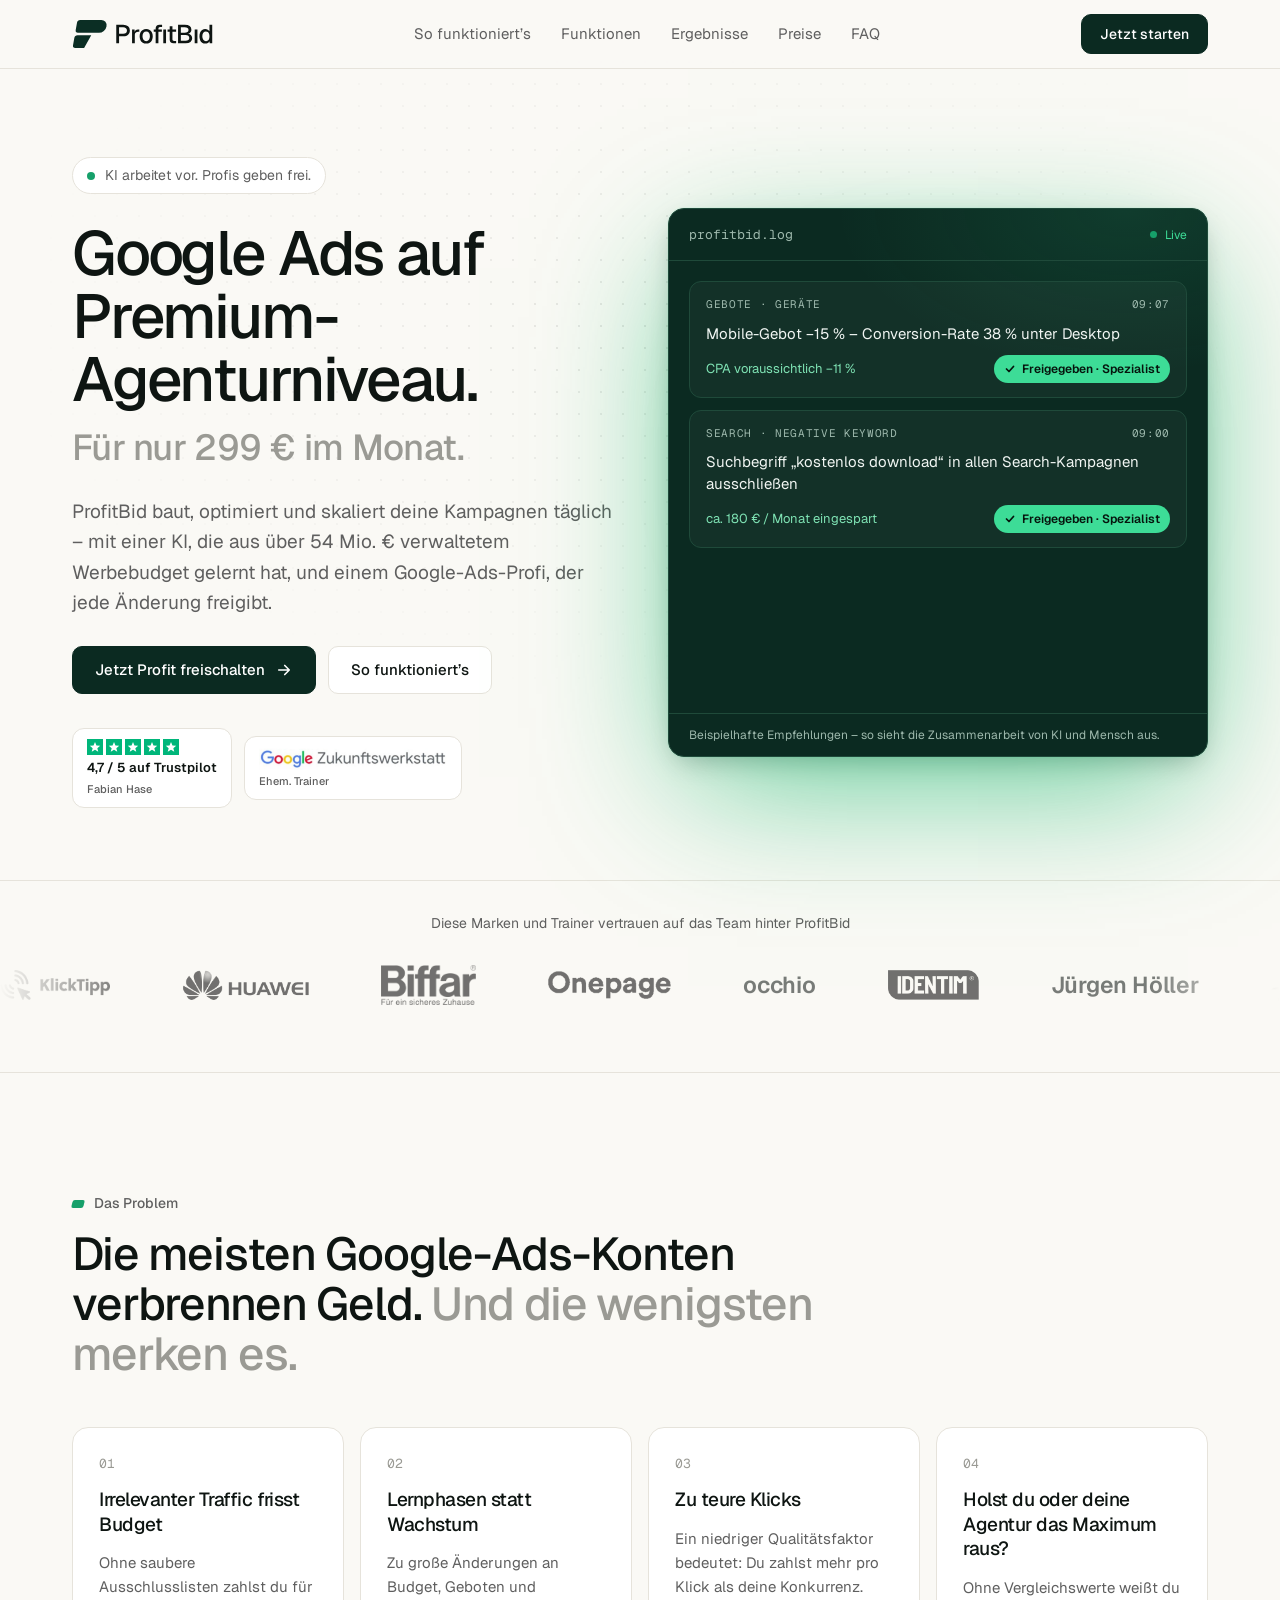
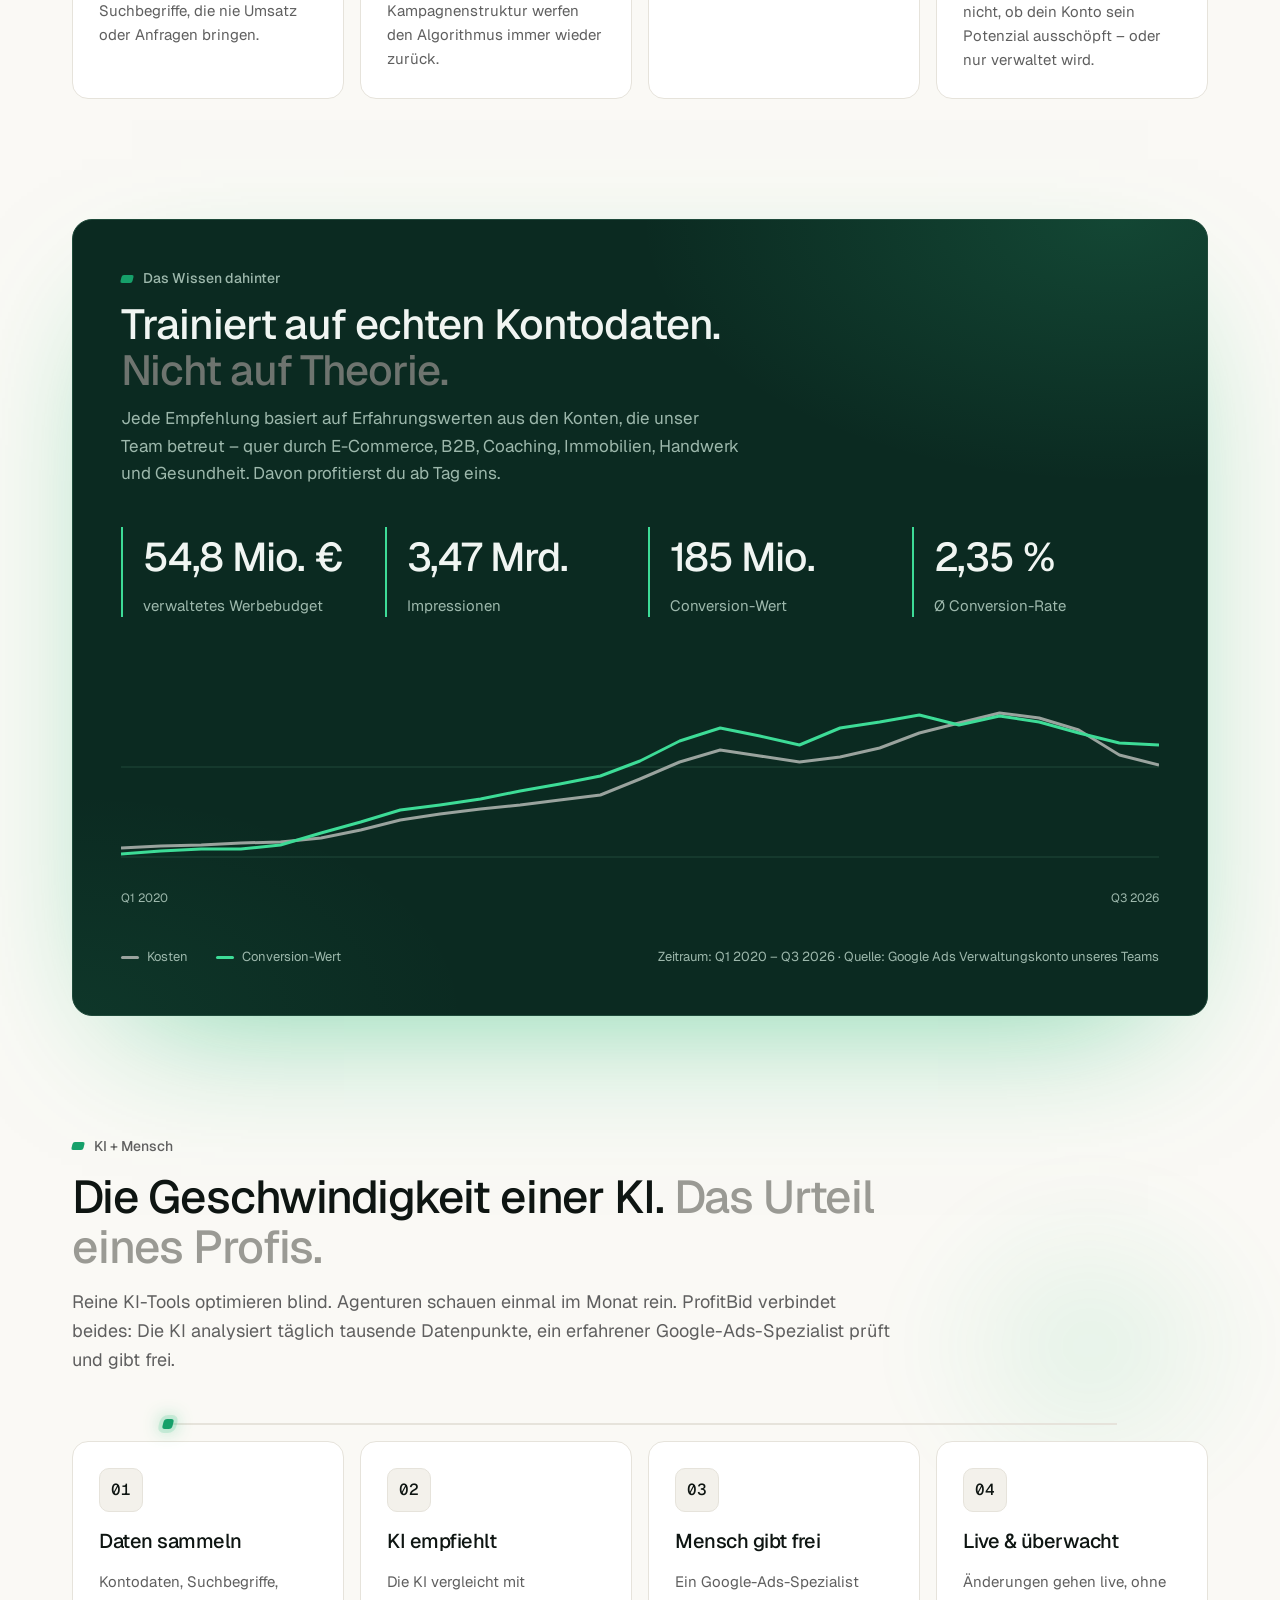
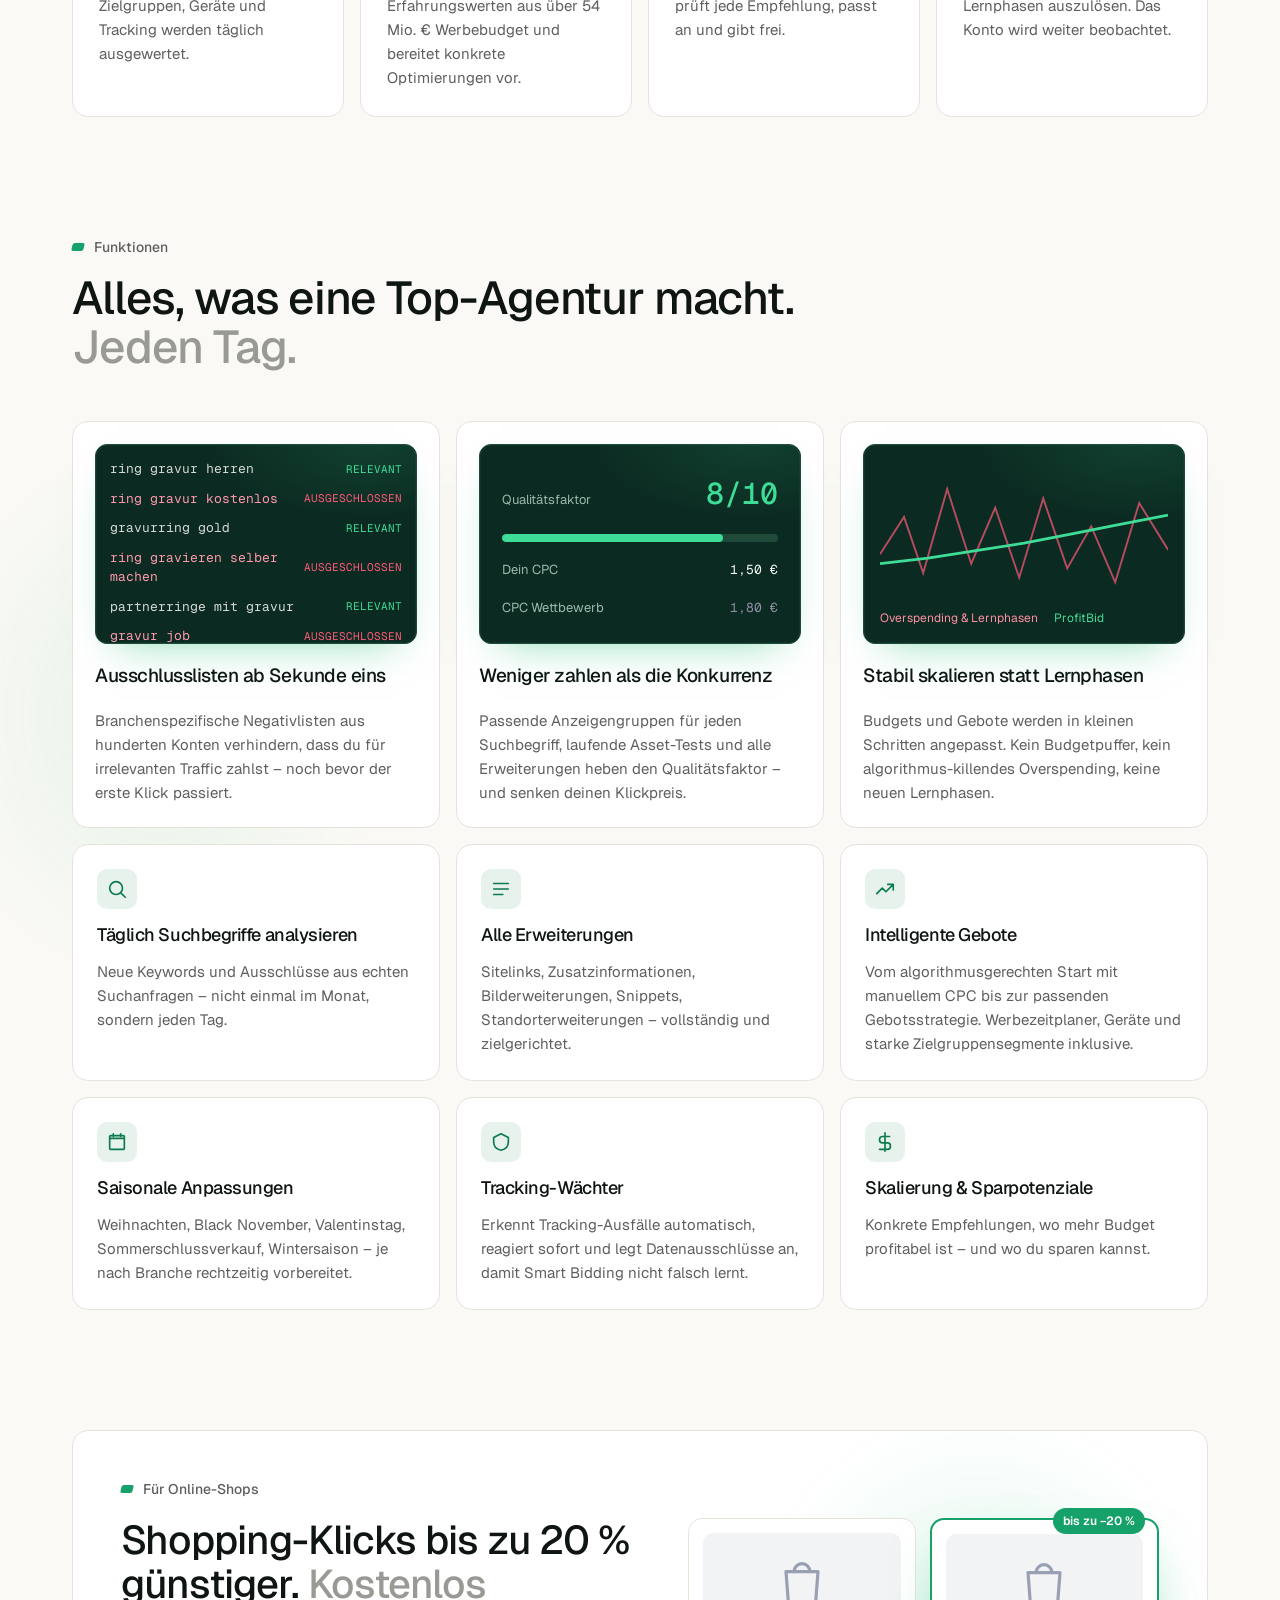
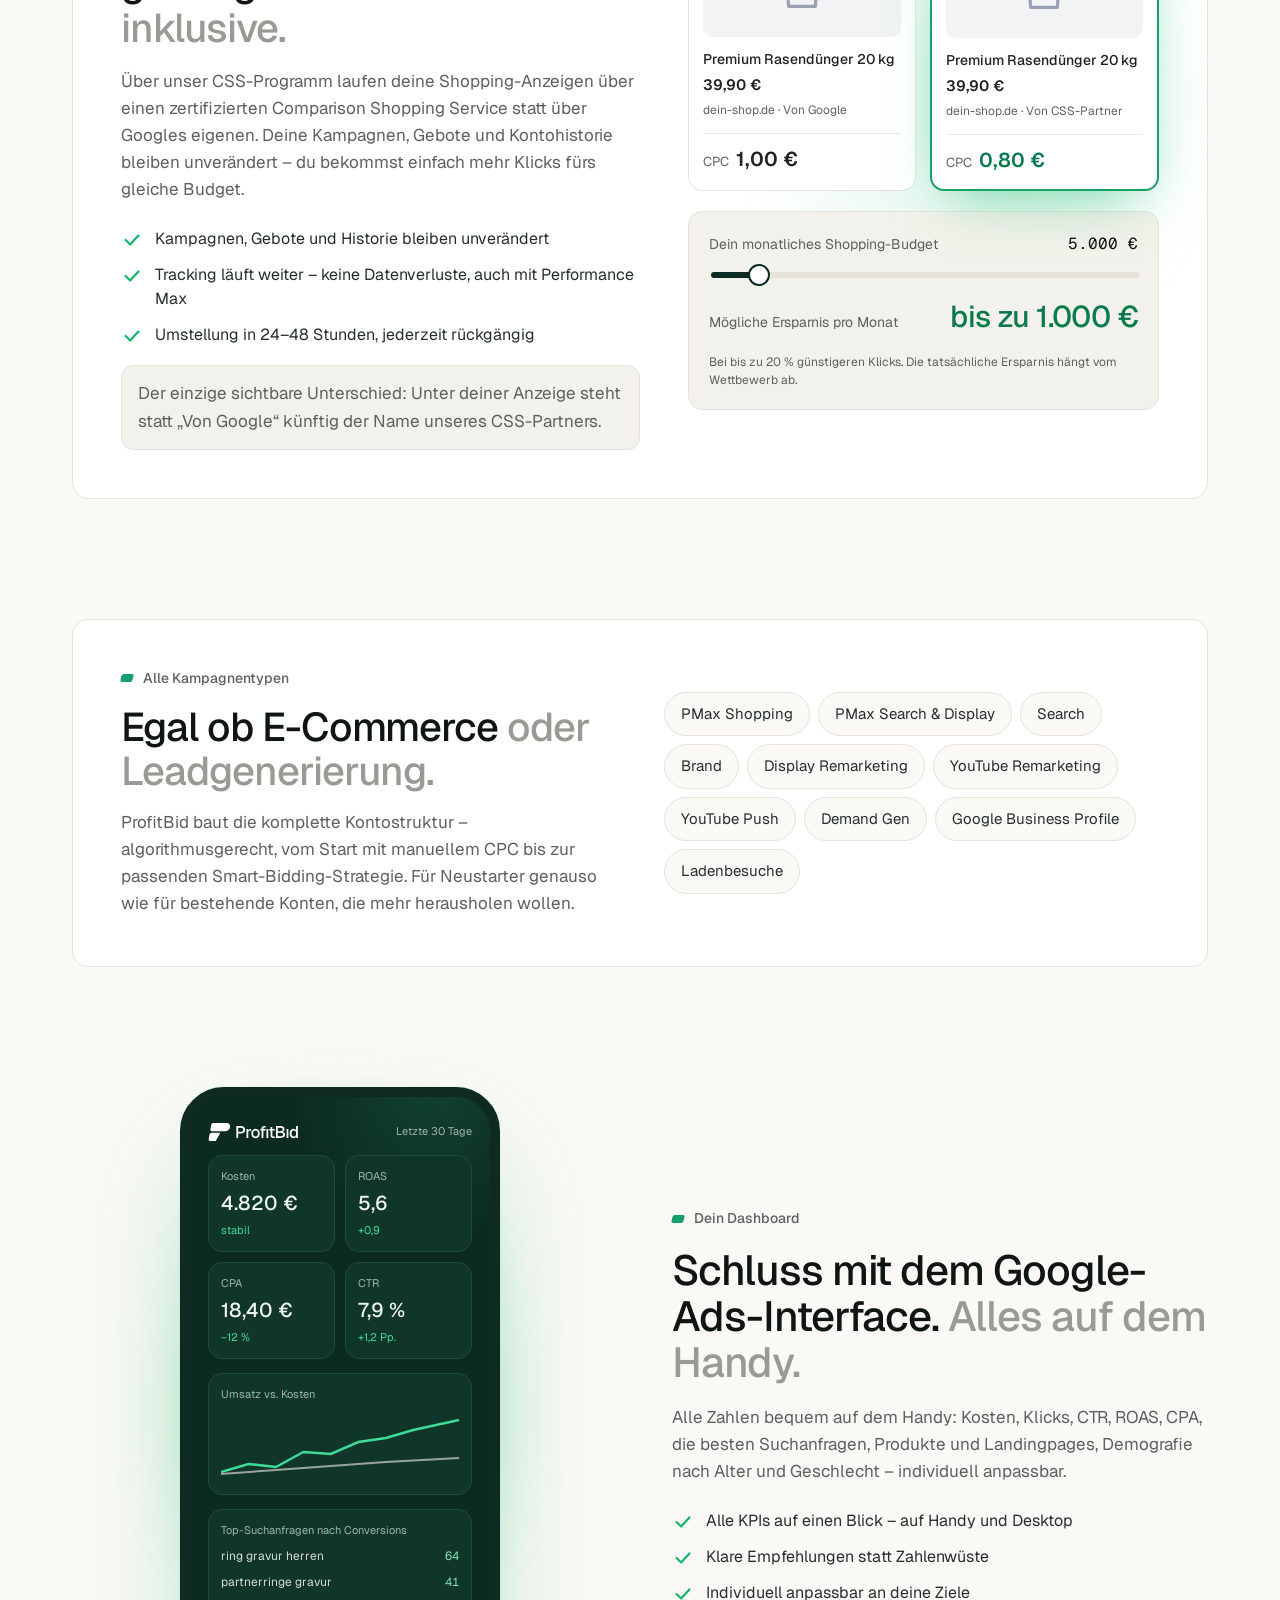
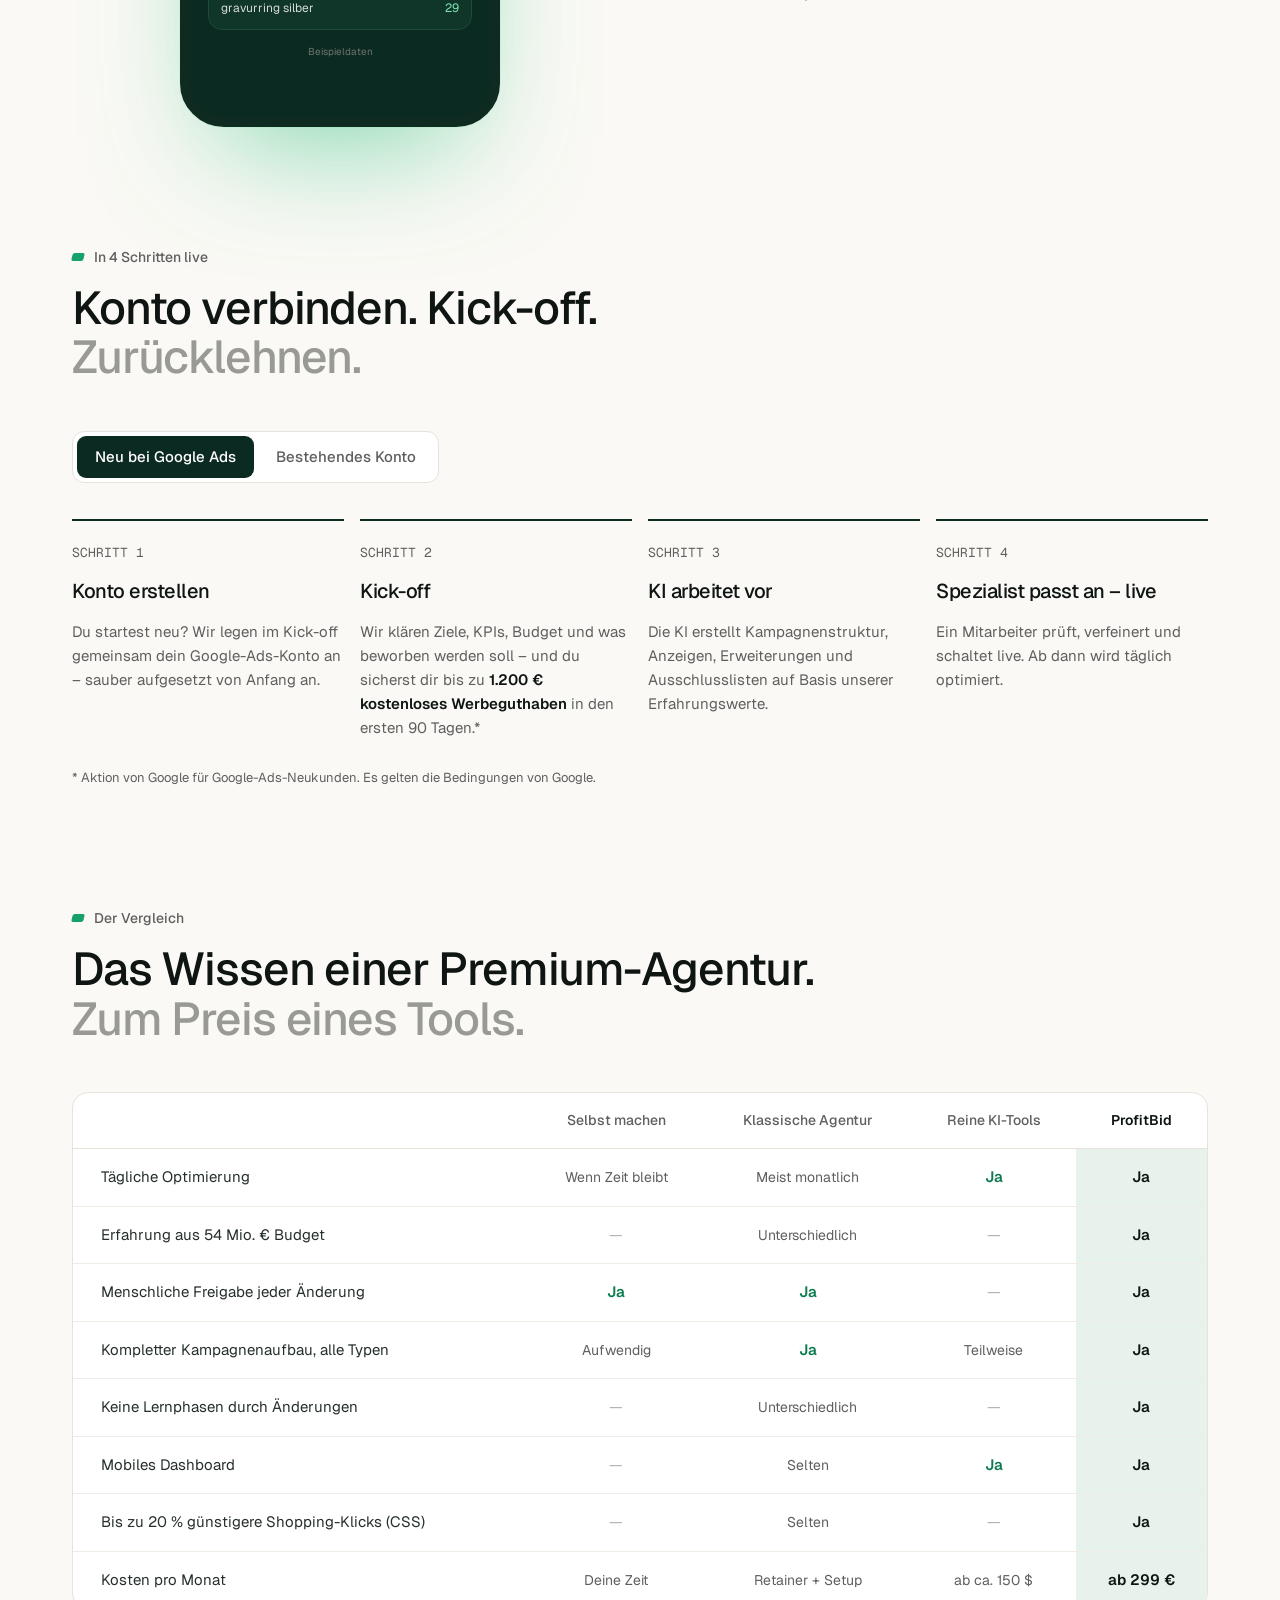
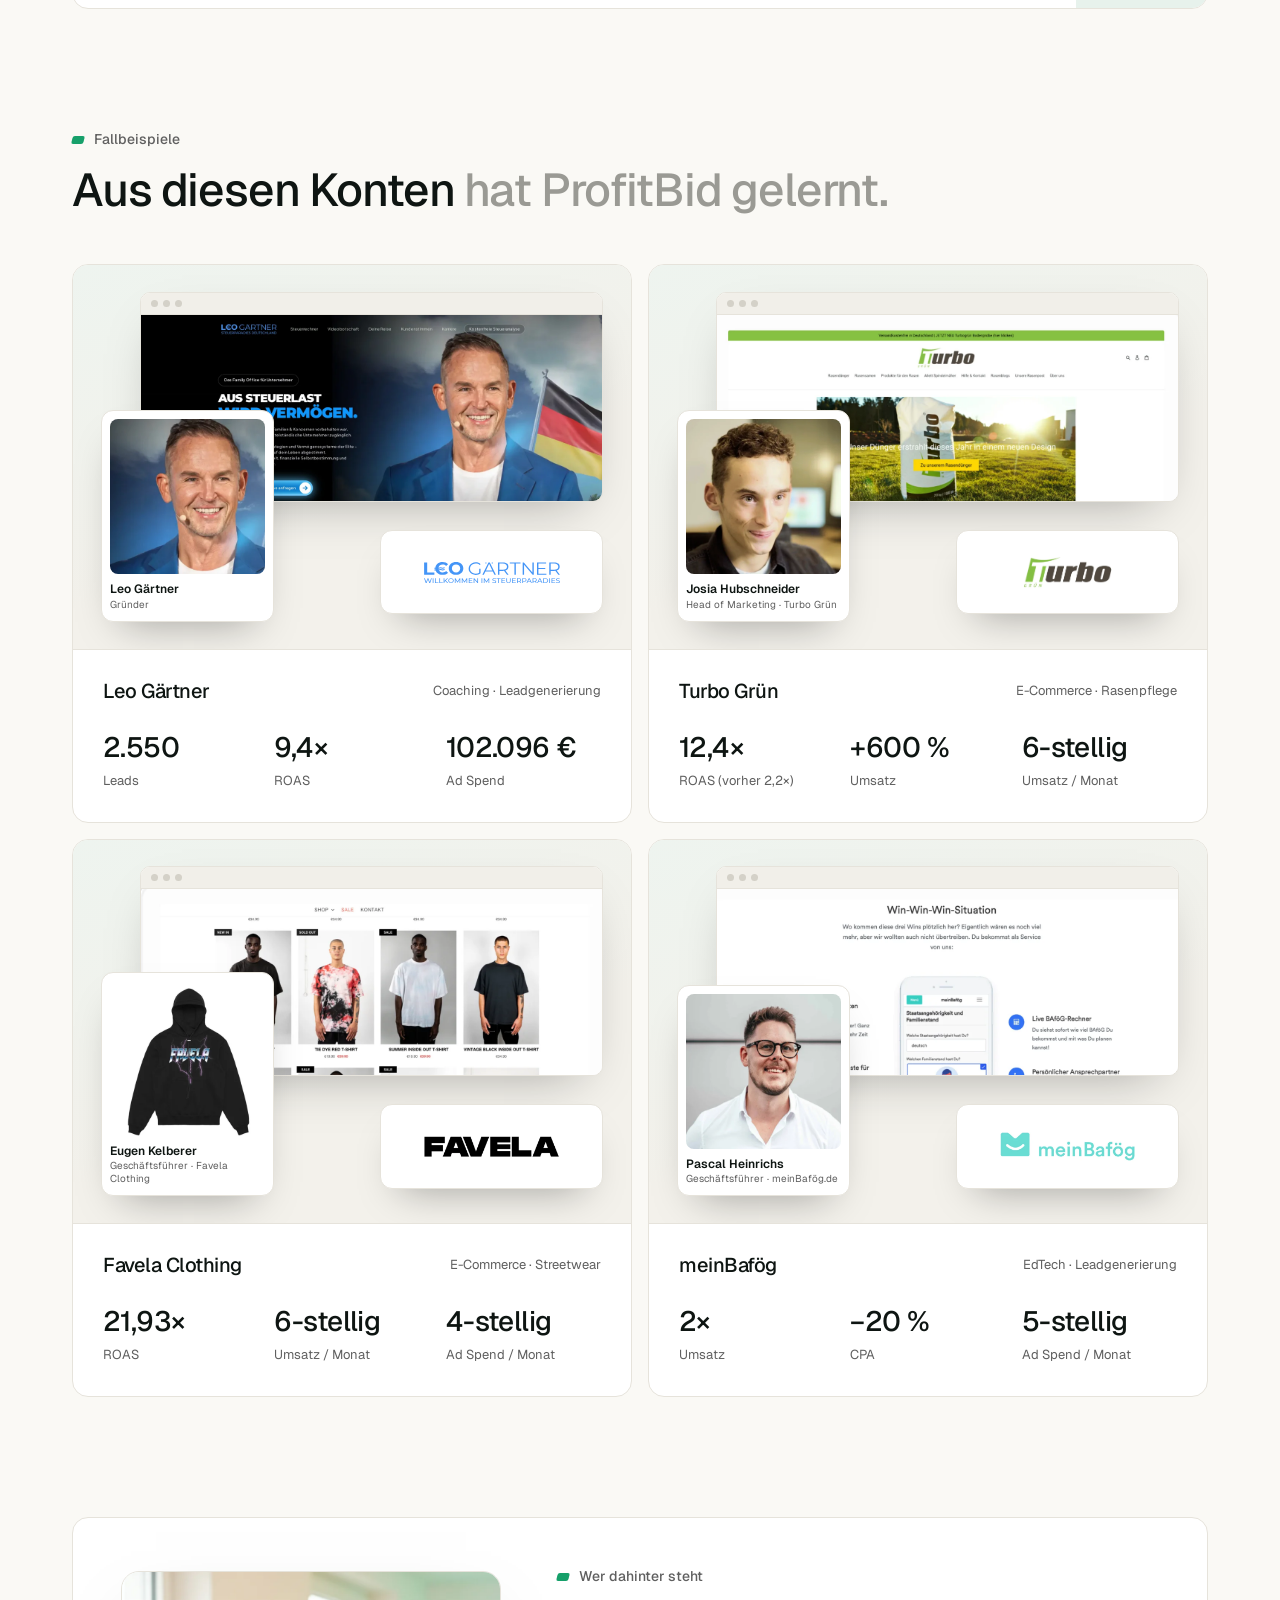
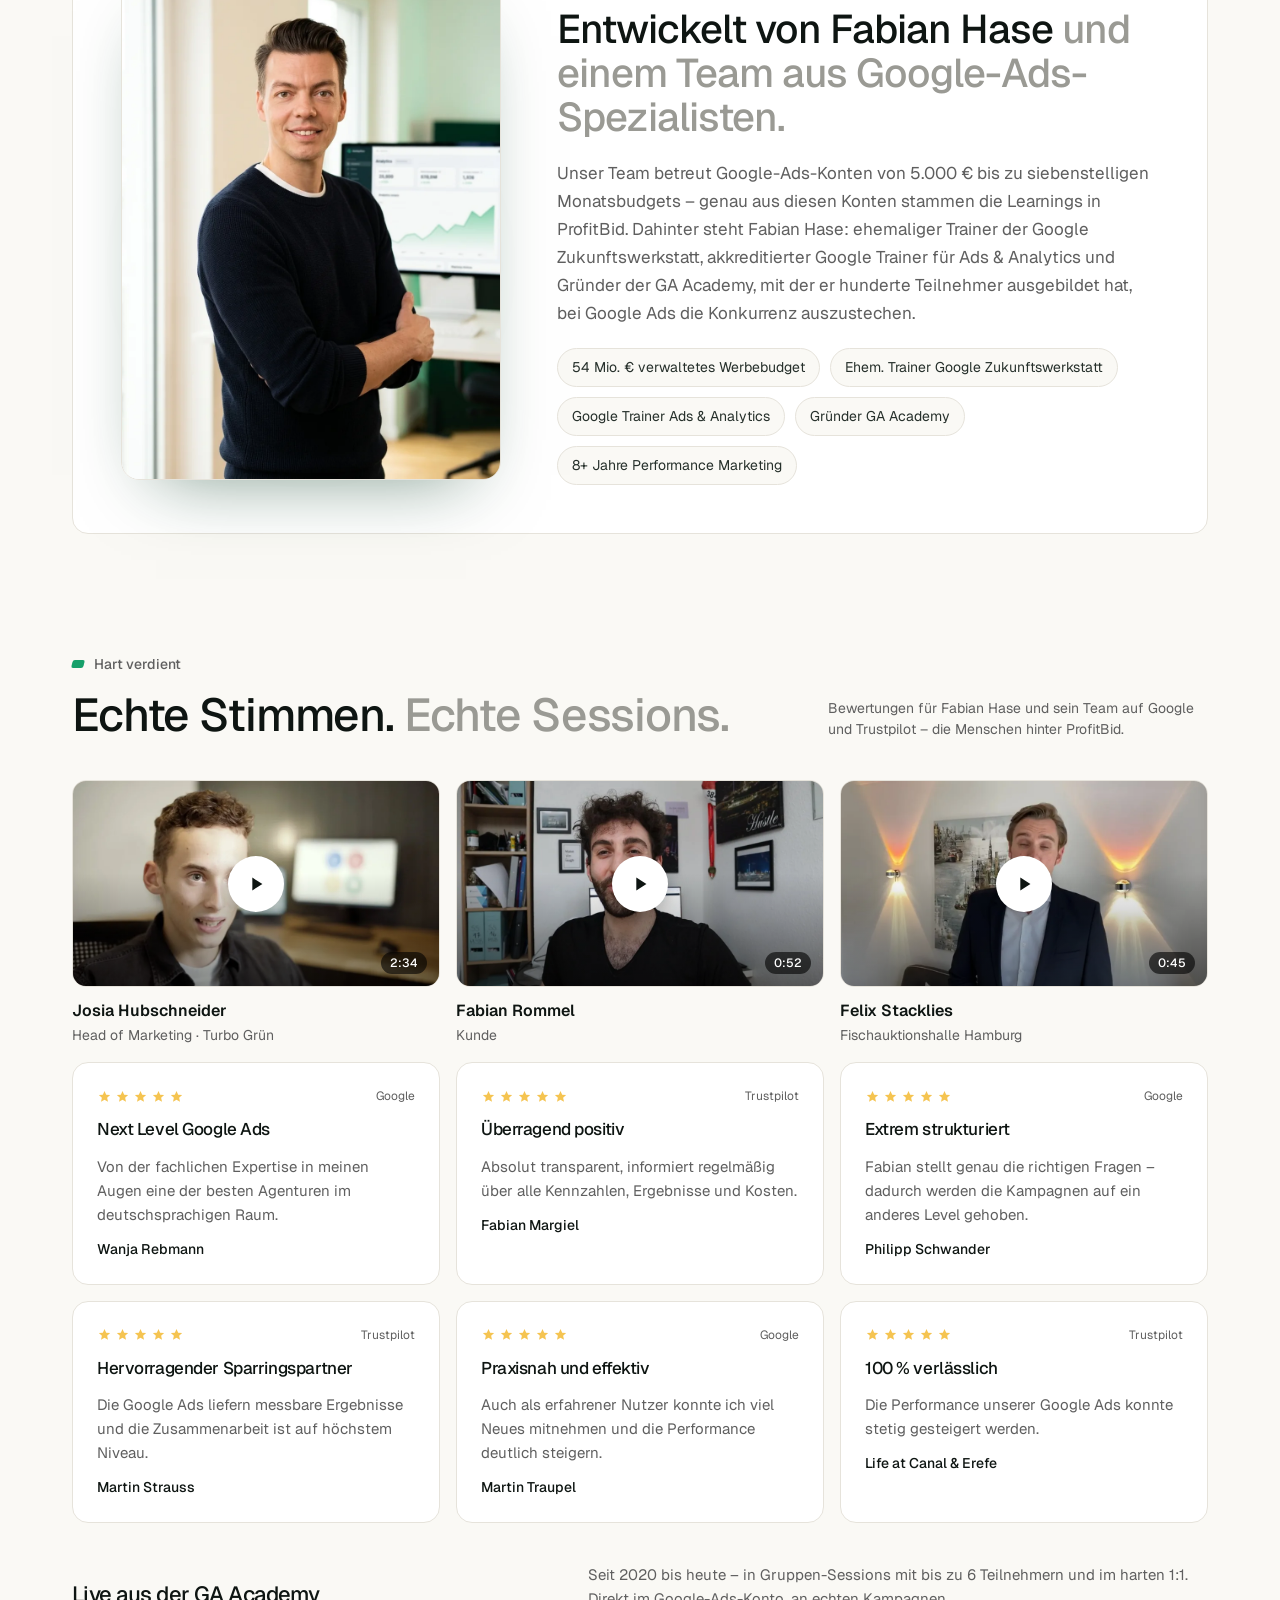
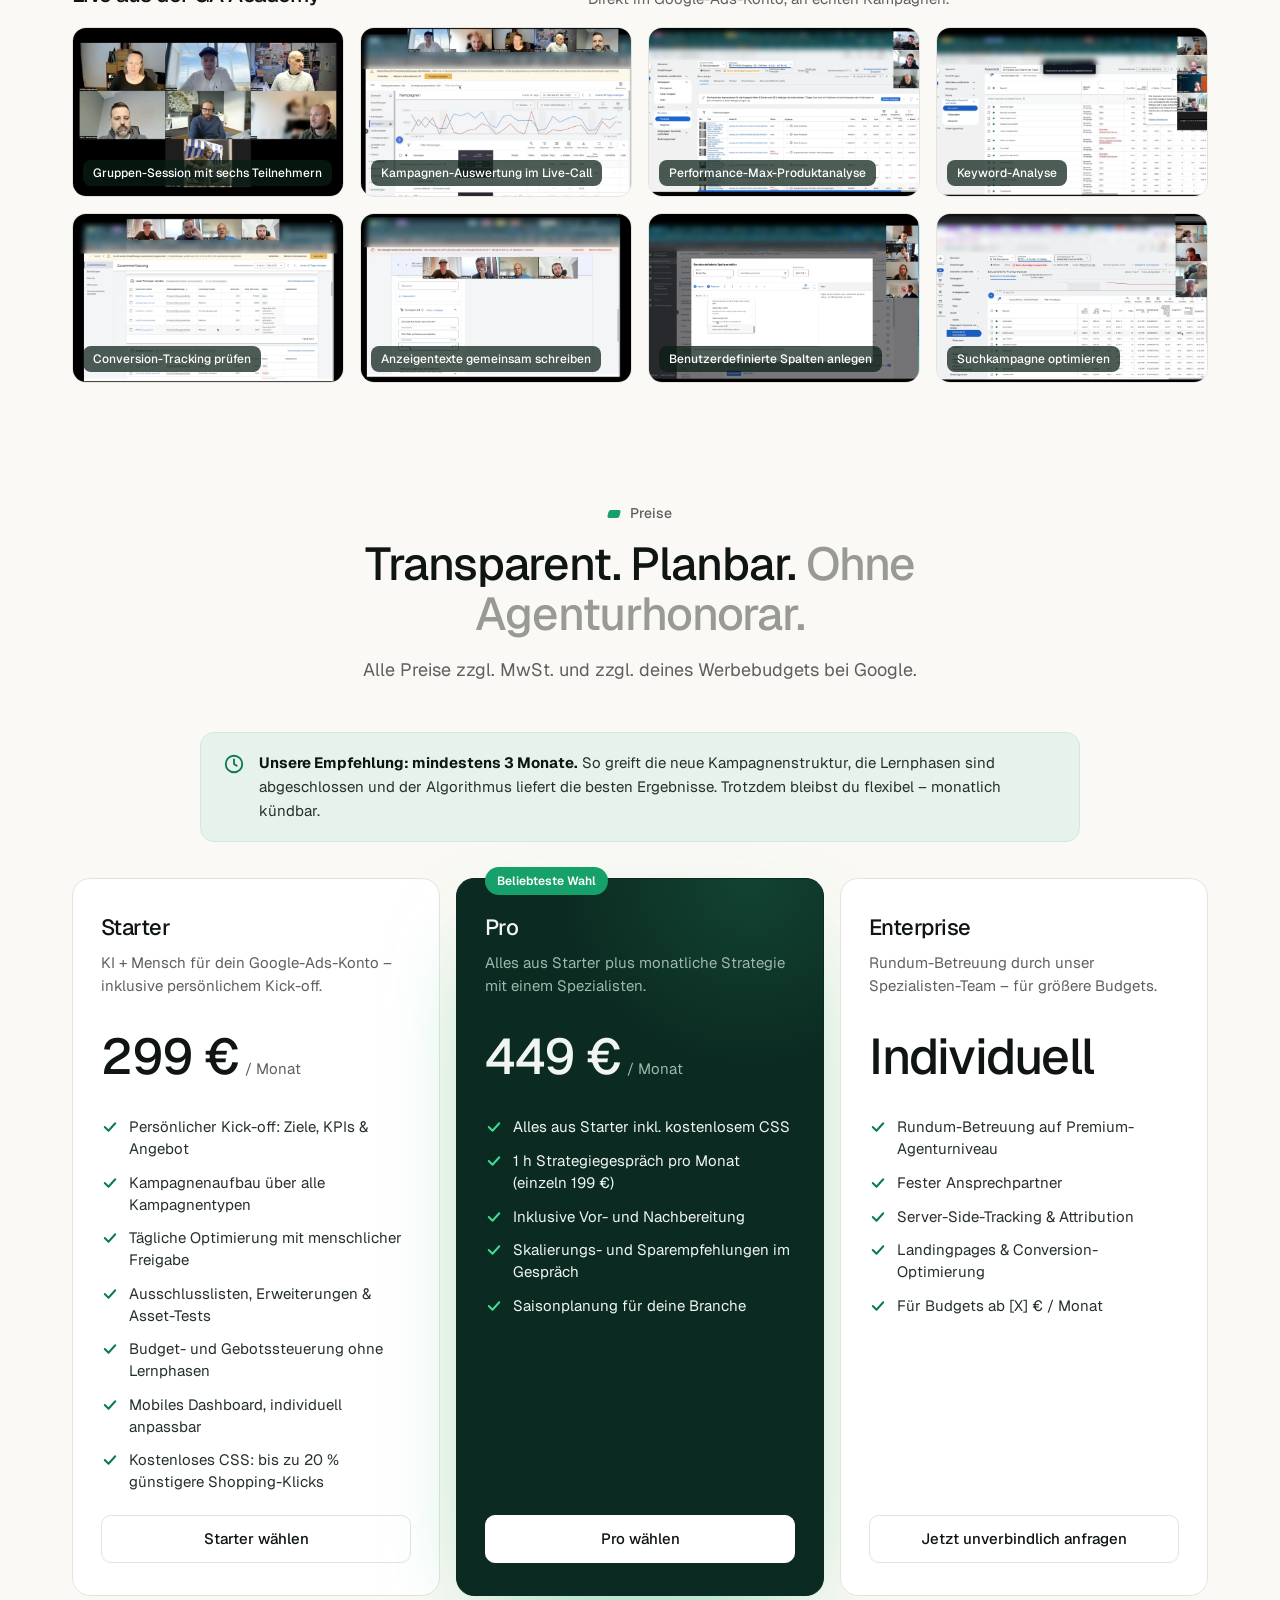
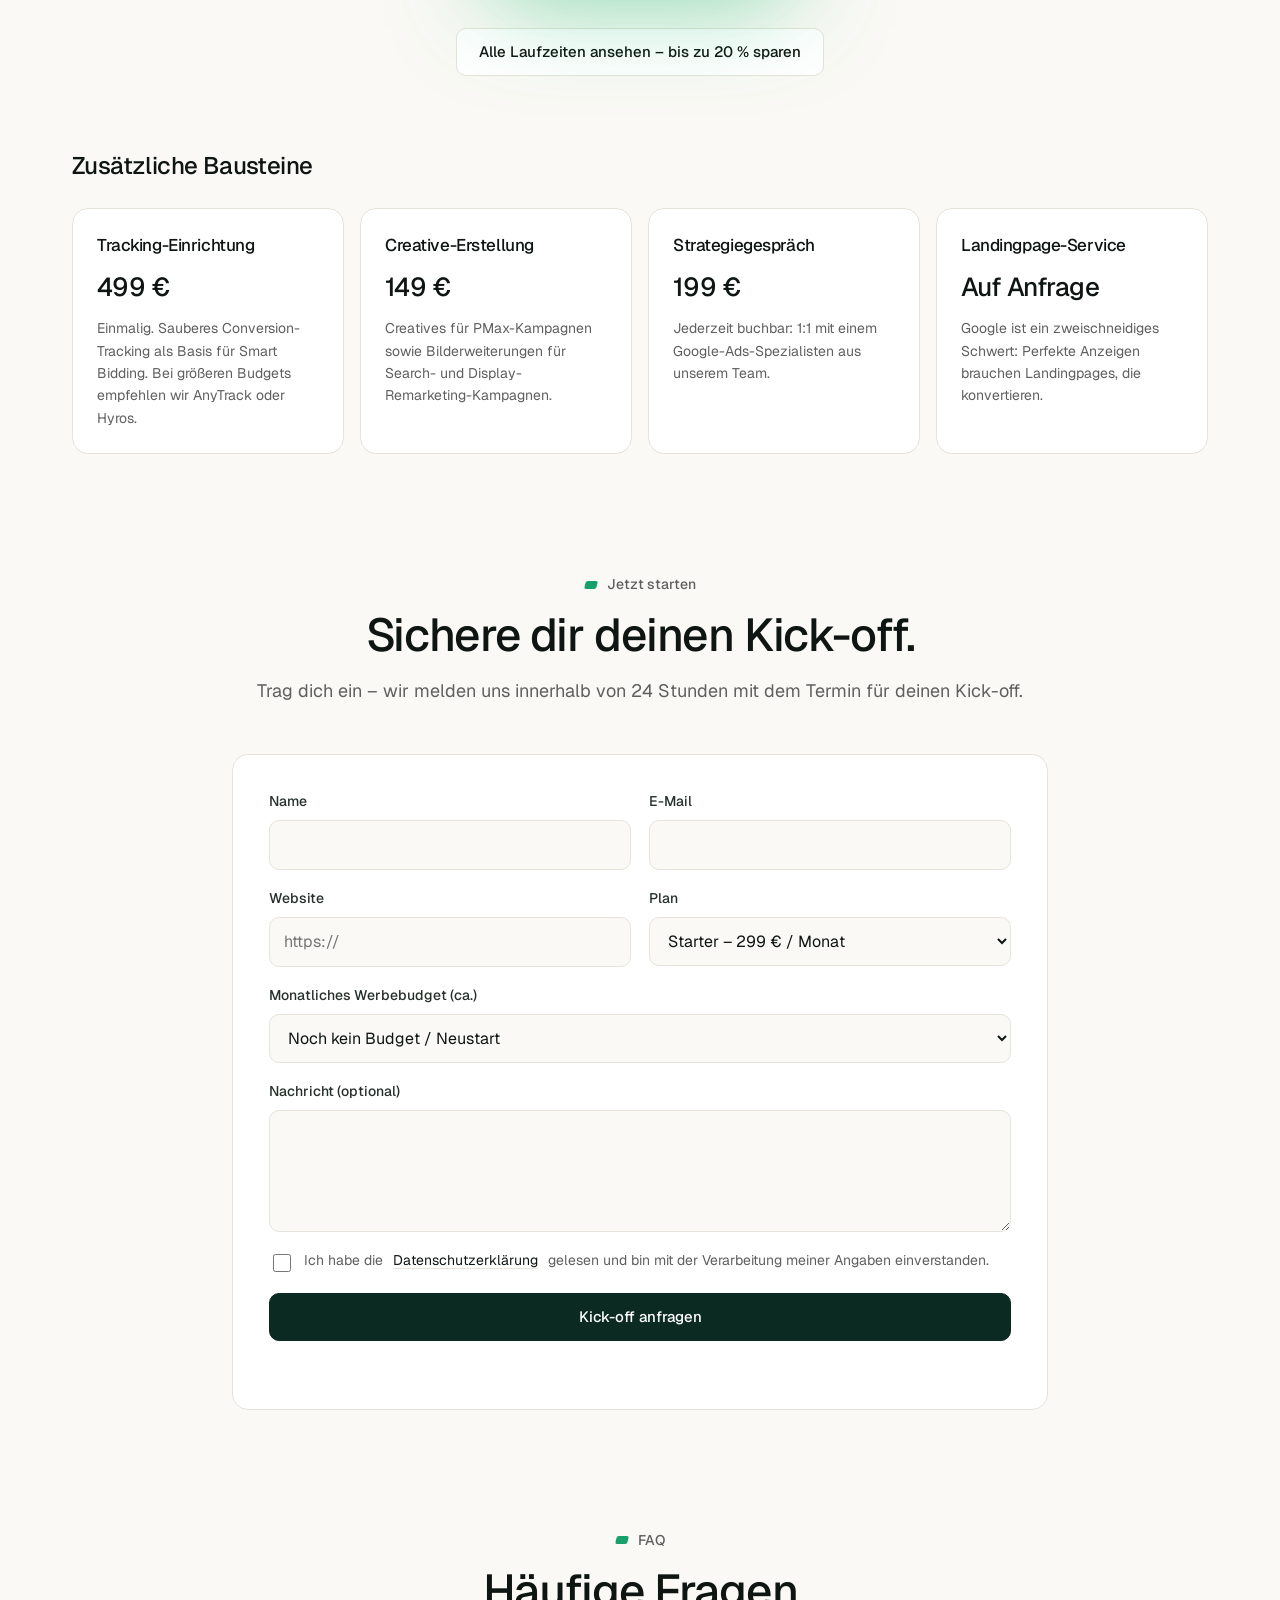
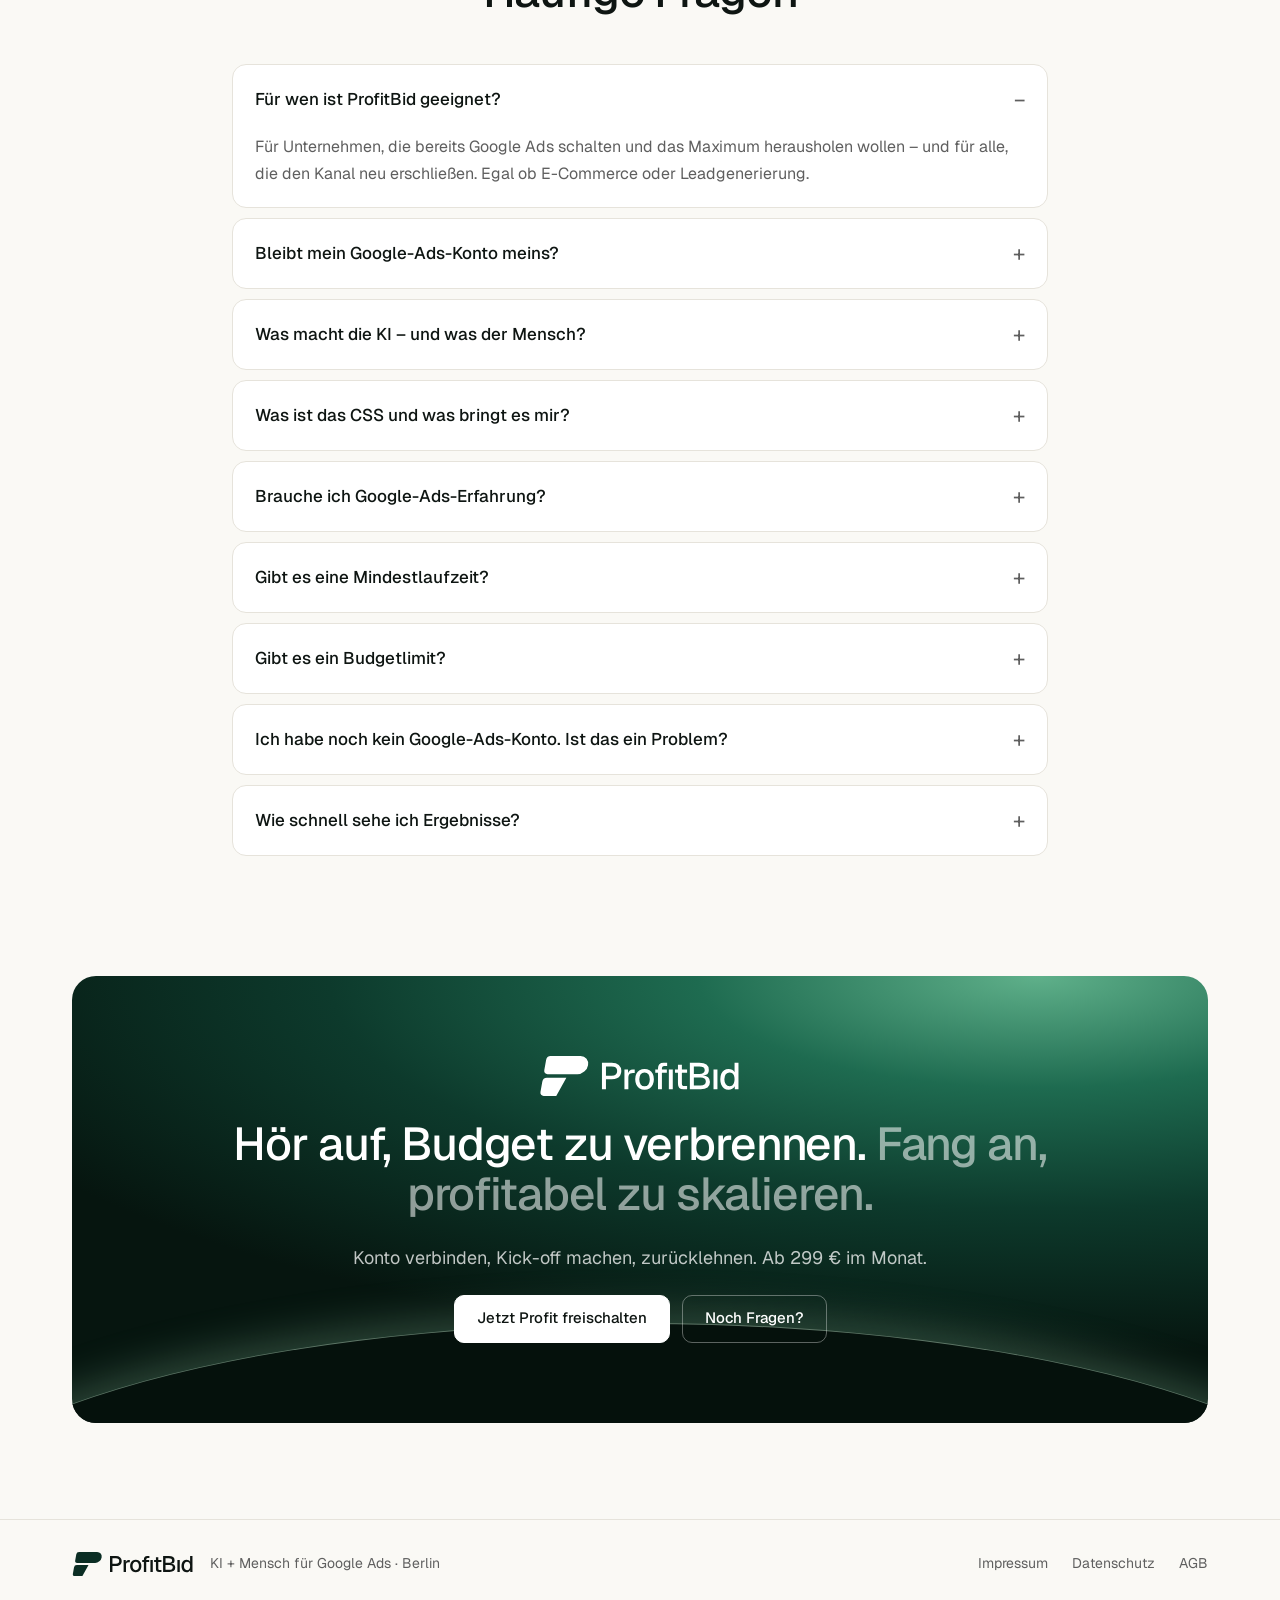
==== commit 6469adb3: "Add files via upload" ====
--- a/index.html
+++ b/index.html
@@ -5,21 +5,22 @@
 <meta name="viewport" content="width=device-width, initial-scale=1, viewport-fit=cover">
 <title>ProfitBid – Google Ads auf Premium-Agenturniveau für nur 299 € im Monat</title>
 <meta name="description" content="ProfitBid optimiert deine Google-Ads-Kampagnen täglich: eine KI, trainiert auf über 54 Mio. € Werbebudget, plus ein Google-Ads-Profi, der jede Änderung freigibt. Ab 299 € im Monat.">
-<meta name="theme-color" content="#07070c">
+<meta name="theme-color" content="#0B2A21">
 <link rel="canonical" href="https://www.profitbid.de/">
 <meta property="og:type" content="website">
 <meta property="og:title" content="ProfitBid – Google Ads auf Premium-Agenturniveau für nur 299 € im Monat">
 <meta property="og:description" content="KI arbeitet vor. Profis geben frei. Tägliche Google-Ads-Optimierung ohne Agenturhonorar.">
-<meta property="og:image" content="https://www.profitbid.de/assets/img/logo.png">
+<meta property="og:image" content="https://www.profitbid.de/assets/img/profitbid-google-ads-ki-mensch-vorschau.png">
 <meta property="og:locale" content="de_DE">
-<link rel="icon" type="image/png" href="assets/img/favicon.png">
+<link rel="icon" type="image/svg+xml" href="assets/img/favicon.svg">
+<link rel="icon" type="image/png" sizes="32x32" href="assets/img/favicon.png">
 <link rel="apple-touch-icon" href="assets/img/apple-touch-icon.png">
 <link rel="preconnect" href="https://fonts.googleapis.com">
 <link rel="preconnect" href="https://fonts.gstatic.com" crossorigin>
-<link href="https://fonts.googleapis.com/css2?family=Poppins:wght@400;500;600;700&family=JetBrains+Mono:wght@400;600&display=swap" rel="stylesheet">
-<link rel="stylesheet" href="assets/css/styles.css">
+<link href="https://fonts.googleapis.com/css2?family=Geist:wght@400;500;600&family=Geist+Mono:wght@400;500&display=swap" rel="stylesheet">
+<link rel="stylesheet" href="assets/css/styles.css?v=20261007f">
 <script type="application/ld+json">
-{"@context":"https://schema.org","@type":"Product","name":"ProfitBid","description":"KI- und Mensch-gestütztes Google-Ads-Management","brand":{"@type":"Organization","name":"Digital Growth GmbH"},
+{"@context":"https://schema.org","@type":"Product","name":"ProfitBid","description":"KI- und Mensch-gestütztes Google-Ads-Management","brand":{"@type":"Brand","name":"ProfitBid"},
 "offers":[{"@type":"Offer","name":"Starter","price":"299","priceCurrency":"EUR"},{"@type":"Offer","name":"Pro","price":"449","priceCurrency":"EUR"}]}
 </script>
 <script type="application/ld+json">
@@ -27,7 +28,7 @@
 {"@type":"Question","name":"Für wen ist ProfitBid geeignet?","acceptedAnswer":{"@type":"Answer","text":"Für Unternehmen, die bereits Google Ads schalten und das Maximum herausholen wollen – und für alle, die den Kanal neu erschließen. Egal ob E-Commerce oder Leadgenerierung."}},
 {"@type":"Question","name":"Bleibt mein Google-Ads-Konto meins?","acceptedAnswer":{"@type":"Answer","text":"Ja. Du verbindest dein eigenes Konto und behältst jederzeit vollen Zugriff und alle Daten."}},
 {"@type":"Question","name":"Was macht die KI – und was der Mensch?","acceptedAnswer":{"@type":"Answer","text":"Die KI analysiert täglich deine Daten und bereitet Optimierungen auf Basis unserer Erfahrungswerte vor. Ein Google-Ads-Spezialist prüft jede Empfehlung, passt sie an und gibt sie frei."}},
-{"@type":"Question","name":"Was ist das CSS und was bringt es mir?","acceptedAnswer":{"@type":"Answer","text":"Ein Comparison Shopping Service (CSS) ist ein Partner, über den Shopping-Anzeigen bei Google ausgeliefert werden. Über das CSS der Digital Growth GmbH zahlst du für Shopping-Klicks bis zu 20 % weniger als über Googles eigenes CSS – kostenlos inklusive. Deine Kampagnen, Gebote, dein Conversion-Tracking und deine Kontohistorie bleiben unverändert – auch mit Performance Max. Es gibt keine Setup-Kosten und keine laufenden Gebühren, die Umstellung dauert 24–48 Stunden und ist jederzeit rückgängig zu machen."}},
+{"@type":"Question","name":"Was ist das CSS und was bringt es mir?","acceptedAnswer":{"@type":"Answer","text":"Ein Comparison Shopping Service (CSS) ist ein Partner, über den Shopping-Anzeigen bei Google ausgeliefert werden. Über unseren CSS-Partner zahlst du für Shopping-Klicks bis zu 20 % weniger als über Googles eigenes CSS – kostenlos inklusive. Deine Kampagnen, Gebote, dein Conversion-Tracking und deine Kontohistorie bleiben unverändert – auch mit Performance Max. Es gibt keine Setup-Kosten und keine laufenden Gebühren, die Umstellung dauert 24–48 Stunden und ist jederzeit rückgängig zu machen."}},
 {"@type":"Question","name":"Brauche ich Google-Ads-Erfahrung?","acceptedAnswer":{"@type":"Answer","text":"Nein. Im Kick-off erklären wir dir alles einmal. Danach siehst du deine Zahlen bequem im Dashboard."}},
 {"@type":"Question","name":"Gibt es eine Mindestlaufzeit?","acceptedAnswer":{"@type":"Answer","text":"Nein – bei monatlicher Zahlung ist ProfitBid monatlich kündbar. Wir empfehlen trotzdem mindestens 3 Monate: So greift die neue Kampagnenstruktur, die Lernphasen sind abgeschlossen und der Algorithmus liefert die besten Ergebnisse. Wer sich für 6 oder 12 Monate entscheidet, spart 10 bzw. 20 %."}},
 {"@type":"Question","name":"Ich habe noch kein Google-Ads-Konto. Ist das ein Problem?","acceptedAnswer":{"@type":"Answer","text":"Im Gegenteil: Wir erstellen im Kick-off gemeinsam dein Konto. Als Google-Ads-Neukunde sicherst du dir so bis zu 1.200 € kostenloses Werbeguthaben in den ersten 90 Tagen (Aktion von Google, es gelten die Bedingungen von Google)."}}
@@ -39,7 +40,7 @@
 
 <header class="nav" id="nav">
   <div class="wrap nav-inner">
-    <a href="#top" class="nav-logo" aria-label="ProfitBid Startseite"><img src="assets/img/logo.png" alt="ProfitBid" width="153" height="34"></a>
+    <a href="#top" class="nav-logo" aria-label="ProfitBid Startseite"><img src="assets/img/profitbid-logo.svg" alt="ProfitBid – Google Ads mit KI und Mensch" width="137" height="28"></a>
     <nav class="nav-links" id="nav-links" aria-label="Hauptnavigation">
       <a href="#so-gehts">So funktioniert’s</a>
       <a href="#funktionen">Funktionen</a>
@@ -60,7 +61,7 @@
 <section id="top" class="wrap hero">
   <div class="hero-copy">
     <div class="pill"><span class="live-dot"></span>KI arbeitet vor. Profis geben frei.</div>
-    <h1>Google Ads auf Premium-Agentur&shy;niveau. <span class="hero-sub grad">Für nur 299 € im Monat.</span></h1>
+    <h1>Google Ads auf Premium-Agenturniveau. <span class="hero-sub">Für nur 299 € im Monat.</span></h1>
     <p class="hero-lead">ProfitBid baut, optimiert und skaliert deine Kampagnen täglich – mit einer KI, die aus über 54 Mio. € verwaltetem Werbebudget gelernt hat, und einem Google-Ads-Profi, der jede Änderung freigibt.</p>
     <div class="hero-ctas">
       <a href="#preise" class="btn">Jetzt Profit freischalten
@@ -68,10 +69,8 @@
       <a href="#so-gehts" class="btn-ghost">So funktioniert’s</a>
     </div>
     <div class="trust">
-      <div class="trust-chip"><div class="chip-row"><svg width="18" height="18" viewBox="0 0 48 48" aria-hidden="true"><path fill="#FFC107" d="M43.6 20.5H42V20H24v8h11.3C33.7 32.7 29.2 36 24 36c-6.6 0-12-5.4-12-12s5.4-12 12-12c3.1 0 5.8 1.2 7.9 3.1l5.7-5.7C34 6.1 29.3 4 24 4 12.9 4 4 12.9 4 24s8.9 20 20 20 20-8.9 20-20c0-1.3-.1-2.4-.4-3.5z"/><path fill="#FF3D00" d="M6.3 14.7l6.6 4.8C14.7 15.1 19 12 24 12c3.1 0 5.8 1.2 7.9 3.1l5.7-5.7C34 6.1 29.3 4 24 4 16.3 4 9.7 8.3 6.3 14.7z"/><path fill="#4CAF50" d="M24 44c5.2 0 9.9-2 13.4-5.2l-6.2-5.2C29.2 35.1 26.7 36 24 36c-5.2 0-9.6-3.3-11.3-8l-6.5 5C9.5 39.6 16.2 44 24 44z"/><path fill="#1976D2" d="M43.6 20.5H42V20H24v8h11.3c-.8 2.2-2.2 4.2-4.1 5.6l6.2 5.2C37 39.2 44 34 44 24c0-1.3-.1-2.4-.4-3.5z"/></svg><div class="g-stars" aria-hidden="true"><svg width="15" height="15" viewBox="0 0 24 24" fill="#f5c451" aria-hidden="true"><path d="M12 3l2.7 6 6.3.6-4.8 4.3 1.4 6.3L12 17l-5.6 3.2 1.4-6.3L3 9.6 9.3 9z"/></svg><svg width="15" height="15" viewBox="0 0 24 24" fill="#f5c451" aria-hidden="true"><path d="M12 3l2.7 6 6.3.6-4.8 4.3 1.4 6.3L12 17l-5.6 3.2 1.4-6.3L3 9.6 9.3 9z"/></svg><svg width="15" height="15" viewBox="0 0 24 24" fill="#f5c451" aria-hidden="true"><path d="M12 3l2.7 6 6.3.6-4.8 4.3 1.4 6.3L12 17l-5.6 3.2 1.4-6.3L3 9.6 9.3 9z"/></svg><svg width="15" height="15" viewBox="0 0 24 24" fill="#f5c451" aria-hidden="true"><path d="M12 3l2.7 6 6.3.6-4.8 4.3 1.4 6.3L12 17l-5.6 3.2 1.4-6.3L3 9.6 9.3 9z"/></svg><svg width="15" height="15" viewBox="0 0 24 24" fill="#f5c451" aria-hidden="true"><path d="M12 3l2.7 6 6.3.6-4.8 4.3 1.4 6.3L12 17l-5.6 3.2 1.4-6.3L3 9.6 9.3 9z"/></svg></div></div><div class="tp-text">5,0 / 5 auf Google</div><div class="chip-sub">Digital Growth GmbH</div></div>
       <div class="trust-chip"><div class="tp-stars" aria-hidden="true"><svg width="16" height="16" viewBox="0 0 24 24" aria-hidden="true"><rect width="24" height="24" fill="#00b67a"/><path d="M12 4.5l2.2 5.2 5.6.4-4.3 3.6 1.4 5.5L12 16.2 7.1 19.2l1.4-5.5L4.2 10.1l5.6-.4z" fill="#fff"/></svg><svg width="16" height="16" viewBox="0 0 24 24" aria-hidden="true"><rect width="24" height="24" fill="#00b67a"/><path d="M12 4.5l2.2 5.2 5.6.4-4.3 3.6 1.4 5.5L12 16.2 7.1 19.2l1.4-5.5L4.2 10.1l5.6-.4z" fill="#fff"/></svg><svg width="16" height="16" viewBox="0 0 24 24" aria-hidden="true"><rect width="24" height="24" fill="#00b67a"/><path d="M12 4.5l2.2 5.2 5.6.4-4.3 3.6 1.4 5.5L12 16.2 7.1 19.2l1.4-5.5L4.2 10.1l5.6-.4z" fill="#fff"/></svg><svg width="16" height="16" viewBox="0 0 24 24" aria-hidden="true"><rect width="24" height="24" fill="#00b67a"/><path d="M12 4.5l2.2 5.2 5.6.4-4.3 3.6 1.4 5.5L12 16.2 7.1 19.2l1.4-5.5L4.2 10.1l5.6-.4z" fill="#fff"/></svg><svg width="16" height="16" viewBox="0 0 24 24" aria-hidden="true"><rect width="24" height="24" fill="#00b67a"/><path d="M12 4.5l2.2 5.2 5.6.4-4.3 3.6 1.4 5.5L12 16.2 7.1 19.2l1.4-5.5L4.2 10.1l5.6-.4z" fill="#fff"/></svg></div><div class="tp-text">4,7 / 5 auf Trustpilot</div><div class="chip-sub">Fabian Hase</div></div>
-      <div class="trust-chip" style="padding:6px 10px"><img class="premier" src="assets/img/google-premier-partner.png" alt="Google Premier Partner – Digital Growth GmbH" width="115" height="64"></div>
-      <div class="trust-chip"><img class="zw" src="assets/img/google-zukunftswerkstatt.png" alt="Google Zukunftswerkstatt" width="205" height="24"><div class="zw-text">Ehem. Trainer</div></div>
+      <div class="trust-chip"><img class="zw" src="assets/img/google-zukunftswerkstatt-trainer-fabian-hase.png" alt="Fabian Hase – ehemaliger Trainer der Google Zukunftswerkstatt" width="205" height="24"><div class="zw-text">Ehem. Trainer</div></div>
     </div>
   </div>
 
@@ -85,14 +84,14 @@
 <!-- LOGOS -->
 <section class="logos" aria-label="Kunden">
   <p class="logos-title">Diese Marken und Trainer vertrauen auf das Team hinter ProfitBid</p>
-  <div class="marquee-mask"><div class="marquee"><img src="assets/img/kunde-klicktipp.png" alt="KlickTipp" style="height:30px" loading="lazy"><img src="assets/img/kunde-huawei.png" alt="Huawei" style="height:30px" loading="lazy"><img src="assets/img/kunde-biffar.png" alt="Biffar" style="height:40px" loading="lazy"><img src="assets/img/kunde-onepage.png" alt="Onepage" style="height:28px" loading="lazy"><span class="wordmark">occhio</span><img src="assets/img/kunde-identim.png" alt="Identim" style="height:30px" loading="lazy"><span class="wordmark">Jürgen Höller</span><img src="assets/img/kunde-fischauktionshalle.png" alt="Fischauktionshalle Hamburg" style="height:46px" loading="lazy"><span class="wordmark">feminera</span><span class="wordmark">Detlef Soost</span><img src="assets/img/kunde-leogaertner.svg" alt="Leo Gärtner" style="height:36px" loading="lazy"><span class="wordmark">hiSleep</span><span class="wordmark">Marc Galal</span><span class="dup" aria-hidden="true" style="display:contents"><img src="assets/img/kunde-klicktipp.png" alt="" style="height:30px" loading="lazy"><img src="assets/img/kunde-huawei.png" alt="" style="height:30px" loading="lazy"><img src="assets/img/kunde-biffar.png" alt="" style="height:40px" loading="lazy"><img src="assets/img/kunde-onepage.png" alt="" style="height:28px" loading="lazy"><span class="wordmark">occhio</span><img src="assets/img/kunde-identim.png" alt="" style="height:30px" loading="lazy"><span class="wordmark">Jürgen Höller</span><img src="assets/img/kunde-fischauktionshalle.png" alt="" style="height:46px" loading="lazy"><span class="wordmark">feminera</span><span class="wordmark">Detlef Soost</span><img src="assets/img/kunde-leogaertner.svg" alt="" style="height:36px" loading="lazy"><span class="wordmark">hiSleep</span><span class="wordmark">Marc Galal</span></span></div></div>
+  <div class="marquee-mask"><div class="marquee"><img src="assets/img/referenz-logo-klicktipp.png" alt="Logo KlickTipp – Kunde des ProfitBid-Teams" style="height:30px" loading="lazy"><img src="assets/img/referenz-logo-huawei.png" alt="Logo Huawei – Kunde des ProfitBid-Teams" style="height:30px" loading="lazy"><img src="assets/img/referenz-logo-biffar.png" alt="Logo Biffar – Kunde des ProfitBid-Teams" style="height:40px" loading="lazy"><img src="assets/img/referenz-logo-onepage.png" alt="Logo Onepage – Kunde des ProfitBid-Teams" style="height:28px" loading="lazy"><span class="wordmark">occhio</span><img src="assets/img/referenz-logo-identim.png" alt="Logo Identim – Kunde des ProfitBid-Teams" style="height:30px" loading="lazy"><span class="wordmark">Jürgen Höller</span><img src="assets/img/referenz-logo-fischauktionshalle.png" alt="Logo Fischauktionshalle Hamburg – Kunde des ProfitBid-Teams" style="height:46px" loading="lazy"><span class="wordmark">feminera</span><span class="wordmark">Detlef Soost</span><img src="assets/img/referenz-logo-leo-gaertner.svg" alt="Logo Leo Gärtner – Kunde des ProfitBid-Teams" style="height:36px" loading="lazy"><span class="wordmark">hiSleep</span><span class="wordmark">Marc Galal</span><span class="dup" aria-hidden="true" style="display:contents"><img src="assets/img/referenz-logo-klicktipp.png" alt="" style="height:30px" loading="lazy"><img src="assets/img/referenz-logo-huawei.png" alt="" style="height:30px" loading="lazy"><img src="assets/img/referenz-logo-biffar.png" alt="" style="height:40px" loading="lazy"><img src="assets/img/referenz-logo-onepage.png" alt="" style="height:28px" loading="lazy"><span class="wordmark">occhio</span><img src="assets/img/referenz-logo-identim.png" alt="" style="height:30px" loading="lazy"><span class="wordmark">Jürgen Höller</span><img src="assets/img/referenz-logo-fischauktionshalle.png" alt="" style="height:46px" loading="lazy"><span class="wordmark">feminera</span><span class="wordmark">Detlef Soost</span><img src="assets/img/referenz-logo-leo-gaertner.svg" alt="" style="height:36px" loading="lazy"><span class="wordmark">hiSleep</span><span class="wordmark">Marc Galal</span></span></div></div>
 </section>
 
 <!-- PROBLEM -->
 <section class="wrap section problem">
   <div class="head">
     <div class="eyebrow">Das Problem</div>
-    <h2>Die meisten Google-Ads-Konten verbrennen Geld. Und die wenigsten merken es.</h2>
+    <h2>Die meisten Google-Ads-Konten verbrennen Geld. <span class="dim">Und die wenigsten merken es.</span></h2>
   </div>
   <div class="grid-4"><div class="card pain"><div class="pain-num mono">01</div><h3>Irrelevanter Traffic frisst Budget</h3><p>Ohne saubere Ausschlusslisten zahlst du für Suchbegriffe, die nie Umsatz oder Anfragen bringen.</p></div><div class="card pain"><div class="pain-num mono">02</div><h3>Lernphasen statt Wachstum</h3><p>Zu große Änderungen an Budget, Geboten und Kampagnenstruktur werfen den Algorithmus immer wieder zurück.</p></div><div class="card pain"><div class="pain-num mono">03</div><h3>Zu teure Klicks</h3><p>Ein niedriger Qualitätsfaktor bedeutet: Du zahlst mehr pro Klick als deine Konkurrenz.</p></div><div class="card pain"><div class="pain-num mono">04</div><h3>Holst du oder deine Agentur das Maximum raus?</h3><p>Ohne Vergleichswerte weißt du nicht, ob dein Konto sein Potenzial ausschöpft – oder nur verwaltet wird.</p></div></div>
 </section>
@@ -103,21 +102,21 @@
     <div class="stats-top">
       <div style="display:flex;flex-direction:column;gap:12px;max-width:620px">
         <div class="eyebrow">Das Wissen dahinter</div>
-        <h2>Trainiert auf echten Kontodaten – nicht auf Theorie.</h2>
-        <p>Jede Empfehlung basiert auf Erfahrungswerten aus Konten der Digital Growth GmbH, quer durch E-Commerce, B2B, Coaching, Immobilien, Handwerk und Gesundheit. Davon profitierst du ab Tag eins.</p>
-      </div>
-    </div>
-    <div class="grid-4"><div class="stat" style="border-color:#4b7bff"><div class="stat-value">54,8 Mio. €</div><div class="stat-label">verwaltetes Werbebudget</div></div><div class="stat" style="border-color:#e0453a"><div class="stat-value">3,47 Mrd.</div><div class="stat-label">Impressionen</div></div><div class="stat" style="border-color:#a855f7"><div class="stat-value">185 Mio.</div><div class="stat-label">Conversion-Wert</div></div><div class="stat" style="border-color:#f5a524"><div class="stat-value">2,35 %</div><div class="stat-label">Ø Conversion-Rate</div></div></div>
+        <h2>Trainiert auf echten Kontodaten. <span class="dim">Nicht auf Theorie.</span></h2>
+        <p>Jede Empfehlung basiert auf Erfahrungswerten aus den Konten, die unser Team betreut – quer durch E-Commerce, B2B, Coaching, Immobilien, Handwerk und Gesundheit. Davon profitierst du ab Tag eins.</p>
+      </div>
+    </div>
+    <div class="grid-4"><div class="stat"><div class="stat-value">54,8 Mio. €</div><div class="stat-label">verwaltetes Werbebudget</div></div><div class="stat"><div class="stat-value">3,47 Mrd.</div><div class="stat-label">Impressionen</div></div><div class="stat"><div class="stat-value">185 Mio.</div><div class="stat-label">Conversion-Wert</div></div><div class="stat"><div class="stat-value">2,35 %</div><div class="stat-label">Ø Conversion-Rate</div></div></div>
     <svg viewBox="0 0 1100 220" width="100%" height="220" preserveAspectRatio="none" role="img" aria-label="Verlauf von Kosten und Conversion-Wert, Q1 2020 bis Q3 2026 – deutlich steigend">
       <line x1="0" y1="200" x2="1100" y2="200" stroke="#22222f"/>
       <line x1="0" y1="110" x2="1100" y2="110" stroke="#1a1a24"/>
-      <polyline class="draw" fill="none" stroke="#4b7bff" stroke-width="3" stroke-linejoin="round" points="0,191 42,189 85,188 127,186 169,185 212,181 254,173 296,163 338,157 381,152 423,148 465,143 508,138 550,122 592,105 635,93 677,99 719,105 762,100 804,91 846,76 888,66 931,56 973,61 1015,73 1058,98 1100,108"/>
-      <polyline class="draw d2" fill="none" stroke="#a855f7" stroke-width="3" stroke-linejoin="round" points="0,197 42,194 85,192 127,192 169,188 212,176 254,165 296,153 338,148 381,142 423,134 465,127 508,119 550,104 592,84 635,71 677,79 719,88 762,71 804,65 846,58 888,68 931,59 973,65 1015,76 1058,86 1100,88"/>
+      <polyline class="draw" fill="none" stroke="#9AA39E" stroke-width="3" stroke-linejoin="round" points="0,191 42,189 85,188 127,186 169,185 212,181 254,173 296,163 338,157 381,152 423,148 465,143 508,138 550,122 592,105 635,93 677,99 719,105 762,100 804,91 846,76 888,66 931,56 973,61 1015,73 1058,98 1100,108"/>
+      <polyline class="draw d2" fill="none" stroke="#3DDC97" stroke-width="3" stroke-linejoin="round" points="0,197 42,194 85,192 127,192 169,188 212,176 254,165 296,153 338,148 381,142 423,134 465,127 508,119 550,104 592,84 635,71 677,79 719,88 762,71 804,65 846,58 888,68 931,59 973,65 1015,76 1058,86 1100,88"/>
     </svg>
     <div class="axis"><span>Q1 2020</span><span>Q3 2026</span></div>
     <div class="stats-foot">
-      <div class="legend"><span><i style="background:#4b7bff"></i>Kosten</span><span><i style="background:#a855f7"></i>Conversion-Wert</span></div>
-      <div class="stats-source">Zeitraum: Q1 2020 – Q3 2026 · Quelle: Google Ads Verwaltungskonto der Digital Growth GmbH</div>
+      <div class="legend"><span><i style="background:#9AA39E"></i>Kosten</span><span><i style="background:#3DDC97"></i>Conversion-Wert</span></div>
+      <div class="stats-source">Zeitraum: Q1 2020 – Q3 2026 · Quelle: Google Ads Verwaltungskonto unseres Teams</div>
     </div>
   </div>
 </section>
@@ -126,7 +125,7 @@
 <section id="so-gehts" class="wrap section">
   <div class="head">
     <div class="eyebrow">KI + Mensch</div>
-    <h2>Die Geschwindigkeit einer KI. Das Urteil eines Profis.</h2>
+    <h2>Die Geschwindigkeit einer KI. <span class="dim">Das Urteil eines Profis.</span></h2>
     <p>Reine KI-Tools optimieren blind. Agenturen schauen einmal im Monat rein. ProfitBid verbindet beides: Die KI analysiert täglich tausende Datenpunkte, ein erfahrener Google-Ads-Spezialist prüft und gibt frei.</p>
   </div>
   <div class="flow-line" aria-hidden="true"><div class="flow-dot"></div></div>
@@ -137,7 +136,7 @@
 <section id="funktionen" class="wrap section">
   <div class="head">
     <div class="eyebrow">Funktionen</div>
-    <h2>Alles, was eine Top-Agentur macht. Jeden Tag.</h2>
+    <h2>Alles, was eine Top-Agentur macht. <span class="dim">Jeden Tag.</span></h2>
   </div>
   <div class="grid-3 feat-row">
     <div class="card feat">
@@ -161,7 +160,7 @@
           <polyline class="draw" fill="none" stroke="#ff5a7a" stroke-width="2" style="opacity:.7" points="0,100 25,60 45,120 70,30 95,110 120,50 145,125 170,40 195,115 220,70 245,130 270,45 300,95"/>
           <polyline class="draw d2" fill="none" stroke="#3ddc97" stroke-width="3" points="0,110 50,104 100,96 150,88 200,78 250,68 300,58"/>
         </svg>
-        <div class="budget-legend"><span style="color:#ff9aac">Overspending &amp; Lernphasen</span><span style="color:#3ddc97">ProfitBid</span></div>
+        <div class="budget-legend"><span style="color:#ff8fa3">Overspending &amp; Lernphasen</span><span style="color:#3ddc97">ProfitBid</span></div>
       </div>
       <h3>Stabil skalieren statt Lernphasen</h3>
       <p>Budgets und Gebote werden in kleinen Schritten angepasst. Kein Budgetpuffer, kein algorithmus-killendes Overspending, keine neuen Lernphasen.</p>
@@ -175,15 +174,14 @@
   <div class="card css-card reveal">
     <div class="css-copy">
       <div class="eyebrow">Für Online-Shops</div>
-      <h2>Shopping-Klicks bis zu 20 % günstiger – kostenlos inklusive.</h2>
-      <p>Über das CSS-Programm der Digital Growth GmbH laufen deine Shopping-Anzeigen über einen zertifizierten Comparison Shopping Service statt über Googles eigenen. Deine Kampagnen, Gebote und Kontohistorie bleiben unverändert – du bekommst einfach mehr Klicks fürs gleiche Budget.</p>
+      <h2>Shopping-Klicks bis zu 20 % günstiger. <span class="dim">Kostenlos inklusive.</span></h2>
+      <p>Über unser CSS-Programm laufen deine Shopping-Anzeigen über einen zertifizierten Comparison Shopping Service statt über Googles eigenen. Deine Kampagnen, Gebote und Kontohistorie bleiben unverändert – du bekommst einfach mehr Klicks fürs gleiche Budget.</p>
       <ul class="ticks">
-        <li><svg class="check" width="22" height="22" viewBox="0 0 24 24" fill="none" stroke="#3ddc97" stroke-width="2.4" stroke-linecap="round" stroke-linejoin="round" aria-hidden="true"><path d="M5 12l5 5L19 7"/></svg>Kampagnen, Gebote und Historie bleiben unverändert</li>
-        <li><svg class="check" width="22" height="22" viewBox="0 0 24 24" fill="none" stroke="#3ddc97" stroke-width="2.4" stroke-linecap="round" stroke-linejoin="round" aria-hidden="true"><path d="M5 12l5 5L19 7"/></svg>Tracking läuft weiter – keine Datenverluste, auch mit Performance Max</li>
-        <li><svg class="check" width="22" height="22" viewBox="0 0 24 24" fill="none" stroke="#3ddc97" stroke-width="2.4" stroke-linecap="round" stroke-linejoin="round" aria-hidden="true"><path d="M5 12l5 5L19 7"/></svg>Umstellung in 24–48 Stunden, jederzeit rückgängig</li>
+        <li><svg class="check" width="22" height="22" viewBox="0 0 24 24" fill="none" stroke="#12B76A" stroke-width="2.4" stroke-linecap="round" stroke-linejoin="round" aria-hidden="true"><path d="M5 12l5 5L19 7"/></svg>Kampagnen, Gebote und Historie bleiben unverändert</li>
+        <li><svg class="check" width="22" height="22" viewBox="0 0 24 24" fill="none" stroke="#12B76A" stroke-width="2.4" stroke-linecap="round" stroke-linejoin="round" aria-hidden="true"><path d="M5 12l5 5L19 7"/></svg>Tracking läuft weiter – keine Datenverluste, auch mit Performance Max</li>
+        <li><svg class="check" width="22" height="22" viewBox="0 0 24 24" fill="none" stroke="#12B76A" stroke-width="2.4" stroke-linecap="round" stroke-linejoin="round" aria-hidden="true"><path d="M5 12l5 5L19 7"/></svg>Umstellung in 24–48 Stunden, jederzeit rückgängig</li>
       </ul>
-      <p class="css-hint">Der einzige sichtbare Unterschied: Unter deiner Anzeige steht statt „Von Google“ künftig „Von Digital Growth“.</p>
-      <a href="https://digital-growth.de/css-strategie" class="css-more" target="_blank" rel="noopener">Mehr zur CSS-Strategie</a>
+      <p class="css-hint">Der einzige sichtbare Unterschied: Unter deiner Anzeige steht statt „Von Google“ künftig der Name unseres CSS-Partners.</p>
     </div>
     <div class="css-right">
     <div class="css-demo" aria-hidden="true">
@@ -198,7 +196,7 @@
         <div class="ad-img"><svg width="64" height="64" viewBox="0 0 24 24" fill="none" stroke="#9aa0b4" stroke-width="1.2" stroke-linecap="round" stroke-linejoin="round"><path d="M6 7h12l-1 13H7L6 7z"/><path d="M9 7a3 3 0 0 1 6 0"/></svg></div>
         <div class="ad-title">Premium Rasendünger 20 kg</div>
         <div class="ad-price">39,90 €</div>
-        <div class="ad-shop">dein-shop.de · Von Digital Growth</div>
+        <div class="ad-shop">dein-shop.de · Von CSS-Partner</div>
         <div class="ad-cpc">CPC <b class="cpc-count">0,80 €</b></div>
         <div class="ad-badge">bis zu −20 %</div>
       </div>
@@ -218,7 +216,7 @@
   <div class="card campaigns">
     <div style="display:flex;flex-direction:column;gap:16px">
       <div class="eyebrow">Alle Kampagnentypen</div>
-      <h2>Egal ob E-Commerce oder Leadgenerierung.</h2>
+      <h2>Egal ob E-Commerce <span class="dim">oder Leadgenerierung.</span></h2>
       <p>ProfitBid baut die komplette Kontostruktur – algorithmusgerecht, vom Start mit manuellem CPC bis zur passenden Smart-Bidding-Strategie. Für Neustarter genauso wie für bestehende Konten, die mehr herausholen wollen.</p>
     </div>
     <ul class="chips" style="list-style:none;margin:0;padding:0"><li class="chip">PMax Shopping</li><li class="chip">PMax Search &amp; Display</li><li class="chip">Search</li><li class="chip">Brand</li><li class="chip">Display Remarketing</li><li class="chip">YouTube Remarketing</li><li class="chip">YouTube Push</li><li class="chip">Demand Gen</li><li class="chip">Google Business Profile</li><li class="chip">Ladenbesuche</li></ul>
@@ -229,10 +227,10 @@
 <section class="wrap section dash">
   <div class="phone-wrap reveal">
     <div class="phone" role="img" aria-label="Dashboard-Ansicht auf dem Handy mit Beispieldaten">
-      <div class="phone-top"><img src="assets/img/logo.png" alt=""><span>Letzte 30 Tage</span></div>
+      <div class="phone-top"><img src="assets/img/profitbid-logo-weiss.svg" alt="ProfitBid Dashboard"><span>Letzte 30 Tage</span></div>
       <div class="kpi-grid"><div class="mini"><div class="mini-label">Kosten</div><div class="mini-value">4.820 €</div><div class="mini-delta">stabil</div></div><div class="mini"><div class="mini-label">ROAS</div><div class="mini-value">5,6</div><div class="mini-delta">+0,9</div></div><div class="mini"><div class="mini-label">CPA</div><div class="mini-value">18,40 €</div><div class="mini-delta">−12 %</div></div><div class="mini"><div class="mini-label">CTR</div><div class="mini-value">7,9 %</div><div class="mini-delta">+1,2 Pp.</div></div></div>
       <div class="mini"><div class="mini-label" style="margin-bottom:6px">Umsatz vs. Kosten</div>
-        <svg viewBox="0 0 260 70" width="100%" height="70" preserveAspectRatio="none"><polyline class="draw" fill="none" stroke="#a855f7" stroke-width="2.5" points="0,60 30,52 60,55 90,40 120,42 150,30 180,26 210,18 260,8"/><polyline class="draw d2" fill="none" stroke="#4b7bff" stroke-width="2" points="0,62 60,58 120,54 180,50 260,46"/></svg>
+        <svg viewBox="0 0 260 70" width="100%" height="70" preserveAspectRatio="none"><polyline class="draw" fill="none" stroke="#3DDC97" stroke-width="2.5" points="0,60 30,52 60,55 90,40 120,42 150,30 180,26 210,18 260,8"/><polyline class="draw d2" fill="none" stroke="#9AA39E" stroke-width="2" points="0,62 60,58 120,54 180,50 260,46"/></svg>
       </div>
       <div class="mini" style="gap:8px"><div class="mini-label">Top-Suchanfragen nach Conversions</div><div class="q-row"><span>ring gravur herren</span><span class="mono">64</span></div><div class="q-row"><span>partnerringe gravur</span><span class="mono">41</span></div><div class="q-row"><span>gravurring silber</span><span class="mono">29</span></div></div>
       <div class="phone-note">Beispieldaten</div>
@@ -240,9 +238,9 @@
   </div>
   <div class="dash-copy">
     <div class="eyebrow">Dein Dashboard</div>
-    <h2>Schluss mit dem Google-Ads-Interface.</h2>
+    <h2>Schluss mit dem Google-Ads-Interface. <span class="dim">Alles auf dem Handy.</span></h2>
     <p>Alle Zahlen bequem auf dem Handy: Kosten, Klicks, CTR, ROAS, CPA, die besten Suchanfragen, Produkte und Landingpages, Demografie nach Alter und Geschlecht – individuell anpassbar.</p>
-    <ul class="ticks"><li><svg class="check" width="22" height="22" viewBox="0 0 24 24" fill="none" stroke="#3ddc97" stroke-width="2.4" stroke-linecap="round" stroke-linejoin="round" aria-hidden="true"><path d="M5 12l5 5L19 7"/></svg>Alle KPIs auf einen Blick – auf Handy und Desktop</li><li><svg class="check" width="22" height="22" viewBox="0 0 24 24" fill="none" stroke="#3ddc97" stroke-width="2.4" stroke-linecap="round" stroke-linejoin="round" aria-hidden="true"><path d="M5 12l5 5L19 7"/></svg>Klare Empfehlungen statt Zahlenwüste</li><li><svg class="check" width="22" height="22" viewBox="0 0 24 24" fill="none" stroke="#3ddc97" stroke-width="2.4" stroke-linecap="round" stroke-linejoin="round" aria-hidden="true"><path d="M5 12l5 5L19 7"/></svg>Individuell anpassbar an deine Ziele</li></ul>
+    <ul class="ticks"><li><svg class="check" width="22" height="22" viewBox="0 0 24 24" fill="none" stroke="#12B76A" stroke-width="2.4" stroke-linecap="round" stroke-linejoin="round" aria-hidden="true"><path d="M5 12l5 5L19 7"/></svg>Alle KPIs auf einen Blick – auf Handy und Desktop</li><li><svg class="check" width="22" height="22" viewBox="0 0 24 24" fill="none" stroke="#12B76A" stroke-width="2.4" stroke-linecap="round" stroke-linejoin="round" aria-hidden="true"><path d="M5 12l5 5L19 7"/></svg>Klare Empfehlungen statt Zahlenwüste</li><li><svg class="check" width="22" height="22" viewBox="0 0 24 24" fill="none" stroke="#12B76A" stroke-width="2.4" stroke-linecap="round" stroke-linejoin="round" aria-hidden="true"><path d="M5 12l5 5L19 7"/></svg>Individuell anpassbar an deine Ziele</li></ul>
   </div>
 </section>
 
@@ -250,20 +248,20 @@
 <section class="wrap section">
   <div class="head">
     <div class="eyebrow">In 4 Schritten live</div>
-    <h2>Konto verbinden. Kick-off. Zurücklehnen.</h2>
+    <h2>Konto verbinden. Kick-off. <span class="dim">Zurücklehnen.</span></h2>
   </div>
   <div class="seg" role="group" aria-label="Ausgangslage wählen">
     <button type="button" class="seg-btn is-active" data-path="new" aria-pressed="true">Neu bei Google Ads</button>
     <button type="button" class="seg-btn" data-path="old" aria-pressed="false">Bestehendes Konto</button>
   </div>
-  <ol class="grid-4 steps" style="list-style:none;margin:0;padding:0"><li class="step" style="border-color:#4b7bff"><div class="step-n mono" style="color:#4b7bff">SCHRITT 1</div>
+  <ol class="grid-4 steps" style="list-style:none;margin:0;padding:0"><li class="step" style=""><div class="step-n mono">SCHRITT 1</div>
 <div class="path path-new"><h3>Konto erstellen</h3><p>Du startest neu? Wir legen im Kick-off gemeinsam dein Google-Ads-Konto an – sauber aufgesetzt von Anfang an.</p></div>
 <div class="path path-old" hidden><h3>Konto verbinden</h3><p>Du verbindest dein Google-Ads-Konto mit wenigen Klicks. Kampagnen, Daten und Historie bleiben erhalten – und es bleibt immer deins.</p></div></li>
-<li class="step" style="border-color:#7b61ff"><div class="step-n mono" style="color:#7b61ff">SCHRITT 2</div><h3>Kick-off</h3>
+<li class="step" style=""><div class="step-n mono">SCHRITT 2</div><h3>Kick-off</h3>
 <div class="path path-new"><p>Wir klären Ziele, KPIs, Budget und was beworben werden soll – und du sicherst dir bis zu <strong>1.200 € kostenloses Werbeguthaben</strong> in den ersten 90 Tagen.*</p></div>
 <div class="path path-old" hidden><p>Im persönlichen Kick-off klären wir Ziele, KPIs, Budget und was beworben werden soll – und erklären dir alles einmal.</p></div></li>
-<li class="step" style="border-color:#a855f7"><div class="step-n mono" style="color:#a855f7">SCHRITT 3</div><h3>KI arbeitet vor</h3><p>Die KI erstellt Kampagnenstruktur, Anzeigen, Erweiterungen und Ausschlusslisten auf Basis unserer Erfahrungswerte.</p></li>
-<li class="step" style="border-color:#d63cb4"><div class="step-n mono" style="color:#d63cb4">SCHRITT 4</div><h3>Spezialist passt an – live</h3><p>Ein Mitarbeiter prüft, verfeinert und schaltet live. Ab dann wird täglich optimiert.</p></li></ol>
+<li class="step" style=""><div class="step-n mono">SCHRITT 3</div><h3>KI arbeitet vor</h3><p>Die KI erstellt Kampagnenstruktur, Anzeigen, Erweiterungen und Ausschlusslisten auf Basis unserer Erfahrungswerte.</p></li>
+<li class="step" style=""><div class="step-n mono">SCHRITT 4</div><h3>Spezialist passt an – live</h3><p>Ein Mitarbeiter prüft, verfeinert und schaltet live. Ab dann wird täglich optimiert.</p></li></ol>
   <p class="path path-new fineprint">* Aktion von Google für Google-Ads-Neukunden. Es gelten die Bedingungen von Google.</p>
 </section>
 
@@ -271,7 +269,7 @@
 <section class="wrap section">
   <div class="head">
     <div class="eyebrow">Der Vergleich</div>
-    <h2>Das Wissen einer Premium-Agentur zum Preis eines Tools.</h2>
+    <h2>Das Wissen einer Premium-Agentur. <span class="dim">Zum Preis eines Tools.</span></h2>
   </div>
   <div class="card compare"><div class="compare-scroll">
     <table>
@@ -285,20 +283,22 @@
 <section class="wrap section">
   <div class="head">
     <div class="eyebrow">Fallbeispiele</div>
-    <h2>Aus diesen Konten hat ProfitBid gelernt.</h2>
-  </div>
-  <div class="grid-2"><article class="card case"><div class="case-visual"><div class="cv-browser"><div class="cv-bar" aria-hidden="true"><i></i><i></i><i></i></div><img src="assets/img/case-leogaertner-web.webp" alt="Website von Leo Gärtner" width="1240" height="500" loading="lazy"></div><div class="cv-person"><img src="assets/img/case-leogaertner-person.webp" alt="" width="440" height="440" loading="lazy"><div class="cv-name">Leo Gärtner</div><div class="cv-role">Gründer</div></div><div class="cv-logo"><img src="assets/img/case-leogaertner-logo.svg" alt="Leo Gärtner Logo" loading="lazy"></div></div><div class="case-body"><div class="case-top"><h3>Leo Gärtner</h3><div class="case-branche">Coaching · Leadgenerierung</div></div><div class="case-kpis"><div><strong class="grad">2.550</strong><span>Leads</span></div><div><strong class="grad">9,4×</strong><span>ROAS</span></div><div><strong class="grad">102.096 €</strong><span>Ad Spend</span></div></div></div></article><article class="card case"><div class="case-visual"><div class="cv-browser"><div class="cv-bar" aria-hidden="true"><i></i><i></i><i></i></div><img src="assets/img/case-turbogruen-web.webp" alt="Website von Turbo Grün" width="1240" height="500" loading="lazy"></div><div class="cv-person"><img src="assets/img/case-turbogruen-person.webp" alt="" width="440" height="440" loading="lazy"><div class="cv-name">Josia Hubschneider</div><div class="cv-role">Head of Marketing · Turbo Grün</div></div><div class="cv-logo"><img src="assets/img/case-turbogruen-logo.webp" alt="Turbo Grün Logo" loading="lazy"></div></div><div class="case-body"><div class="case-top"><h3>Turbo Grün</h3><div class="case-branche">E-Commerce · Rasenpflege</div></div><div class="case-kpis"><div><strong class="grad">12,4×</strong><span>ROAS (vorher 2,2×)</span></div><div><strong class="grad">+600 %</strong><span>Umsatz</span></div><div><strong class="grad">6-stellig</strong><span>Umsatz / Monat</span></div></div></div></article><article class="card case"><div class="case-visual"><div class="cv-browser"><div class="cv-bar" aria-hidden="true"><i></i><i></i><i></i></div><img src="assets/img/case-favela-web.webp" alt="Website von Favela Clothing" width="1240" height="500" loading="lazy"></div><div class="cv-person"><img src="assets/img/case-favela-person.webp" alt="" width="440" height="440" loading="lazy"><div class="cv-name">Eugen Kelberer</div><div class="cv-role">Geschäftsführer · Favela Clothing</div></div><div class="cv-logo"><img src="assets/img/case-favela-logo.webp" alt="Favela Clothing Logo" loading="lazy"></div></div><div class="case-body"><div class="case-top"><h3>Favela Clothing</h3><div class="case-branche">E-Commerce · Streetwear</div></div><div class="case-kpis"><div><strong class="grad">21,93×</strong><span>ROAS</span></div><div><strong class="grad">6-stellig</strong><span>Umsatz / Monat</span></div><div><strong class="grad">4-stellig</strong><span>Ad Spend / Monat</span></div></div></div></article><article class="card case"><div class="case-visual"><div class="cv-browser"><div class="cv-bar" aria-hidden="true"><i></i><i></i><i></i></div><img src="assets/img/case-meinbafoeg-web.webp" alt="Website von meinBafög" width="1240" height="500" loading="lazy"></div><div class="cv-person"><img src="assets/img/case-meinbafoeg-person.webp" alt="" width="440" height="440" loading="lazy"><div class="cv-name">Pascal Heinrichs</div><div class="cv-role">Geschäftsführer · meinBafög.de</div></div><div class="cv-logo"><img src="assets/img/case-meinbafoeg-logo.webp" alt="meinBafög Logo" loading="lazy"></div></div><div class="case-body"><div class="case-top"><h3>meinBafög</h3><div class="case-branche">EdTech · Leadgenerierung</div></div><div class="case-kpis"><div><strong class="grad">2×</strong><span>Umsatz</span></div><div><strong class="grad">−20 %</strong><span>CPA</span></div><div><strong class="grad">5-stellig</strong><span>Ad Spend / Monat</span></div></div></div></article></div>
+    <h2>Aus diesen Konten <span class="dim">hat ProfitBid gelernt.</span></h2>
+  </div>
+  <div class="grid-2"><article class="card case"><div class="case-visual"><div class="cv-browser"><div class="cv-bar" aria-hidden="true"><i></i><i></i><i></i></div><img src="assets/img/google-ads-fallbeispiel-leo-gaertner-website.webp" alt="Website von Leo Gärtner – Google-Ads-Fallbeispiel (Coaching · Leadgenerierung)" width="1240" height="500" loading="lazy"></div><div class="cv-person"><img src="assets/img/google-ads-fallbeispiel-leo-gaertner-ansprechpartner.webp" alt="Leo Gärtner, Gründer" width="440" height="440" loading="lazy"><div class="cv-name">Leo Gärtner</div><div class="cv-role">Gründer</div></div><div class="cv-logo"><img src="assets/img/google-ads-fallbeispiel-leo-gaertner-logo.svg" alt="Logo Leo Gärtner" loading="lazy"></div></div><div class="case-body"><div class="case-top"><h3>Leo Gärtner</h3><div class="case-branche">Coaching · Leadgenerierung</div></div><div class="case-kpis"><div><strong class="grad">2.550</strong><span>Leads</span></div><div><strong class="grad">9,4×</strong><span>ROAS</span></div><div><strong class="grad">102.096 €</strong><span>Ad Spend</span></div></div></div></article><article class="card case"><div class="case-visual"><div class="cv-browser"><div class="cv-bar" aria-hidden="true"><i></i><i></i><i></i></div><img src="assets/img/google-ads-fallbeispiel-turbo-gruen-website.webp" alt="Website von Turbo Grün – Google-Ads-Fallbeispiel (E-Commerce · Rasenpflege)" width="1240" height="500" loading="lazy"></div><div class="cv-person"><img src="assets/img/google-ads-fallbeispiel-turbo-gruen-ansprechpartner.webp" alt="Josia Hubschneider, Head of Marketing · Turbo Grün" width="440" height="440" loading="lazy"><div class="cv-name">Josia Hubschneider</div><div class="cv-role">Head of Marketing · Turbo Grün</div></div><div class="cv-logo"><img src="assets/img/google-ads-fallbeispiel-turbo-gruen-logo.webp" alt="Logo Turbo Grün" loading="lazy"></div></div><div class="case-body"><div class="case-top"><h3>Turbo Grün</h3><div class="case-branche">E-Commerce · Rasenpflege</div></div><div class="case-kpis"><div><strong class="grad">12,4×</strong><span>ROAS (vorher 2,2×)</span></div><div><strong class="grad">+600 %</strong><span>Umsatz</span></div><div><strong class="grad">6-stellig</strong><span>Umsatz / Monat</span></div></div></div></article><article class="card case"><div class="case-visual"><div class="cv-browser"><div class="cv-bar" aria-hidden="true"><i></i><i></i><i></i></div><img src="assets/img/google-ads-fallbeispiel-favela-clothing-website.webp" alt="Website von Favela Clothing – Google-Ads-Fallbeispiel (E-Commerce · Streetwear)" width="1240" height="500" loading="lazy"></div><div class="cv-person"><img src="assets/img/google-ads-fallbeispiel-favela-clothing-ansprechpartner.webp" alt="Eugen Kelberer, Geschäftsführer · Favela Clothing" width="440" height="440" loading="lazy"><div class="cv-name">Eugen Kelberer</div><div class="cv-role">Geschäftsführer · Favela Clothing</div></div><div class="cv-logo"><img src="assets/img/google-ads-fallbeispiel-favela-clothing-logo.webp" alt="Logo Favela Clothing" loading="lazy"></div></div><div class="case-body"><div class="case-top"><h3>Favela Clothing</h3><div class="case-branche">E-Commerce · Streetwear</div></div><div class="case-kpis"><div><strong class="grad">21,93×</strong><span>ROAS</span></div><div><strong class="grad">6-stellig</strong><span>Umsatz / Monat</span></div><div><strong class="grad">4-stellig</strong><span>Ad Spend / Monat</span></div></div></div></article><article class="card case"><div class="case-visual"><div class="cv-browser"><div class="cv-bar" aria-hidden="true"><i></i><i></i><i></i></div><img src="assets/img/google-ads-fallbeispiel-meinbafoeg-website.webp" alt="Website von meinBafög – Google-Ads-Fallbeispiel (EdTech · Leadgenerierung)" width="1240" height="500" loading="lazy"></div><div class="cv-person"><img src="assets/img/google-ads-fallbeispiel-meinbafoeg-ansprechpartner.webp" alt="Pascal Heinrichs, Geschäftsführer · meinBafög.de" width="440" height="440" loading="lazy"><div class="cv-name">Pascal Heinrichs</div><div class="cv-role">Geschäftsführer · meinBafög.de</div></div><div class="cv-logo"><img src="assets/img/google-ads-fallbeispiel-meinbafoeg-logo.webp" alt="Logo meinBafög" loading="lazy"></div></div><div class="case-body"><div class="case-top"><h3>meinBafög</h3><div class="case-branche">EdTech · Leadgenerierung</div></div><div class="case-kpis"><div><strong class="grad">2×</strong><span>Umsatz</span></div><div><strong class="grad">−20 %</strong><span>CPA</span></div><div><strong class="grad">5-stellig</strong><span>Ad Spend / Monat</span></div></div></div></article></div>
 </section>
 
 <!-- ÜBER -->
 <section class="wrap section">
   <div class="card about">
-    <div class="vbox video-ph"><button type="button" class="vfacade" data-vimeo-id="" data-mode="lightbox" aria-label="Intro-Video von Fabian Hase abspielen"><svg class="vph-icon" width="44" height="44" viewBox="0 0 24 24" fill="none" stroke="currentColor" stroke-width="1.5" stroke-linecap="round" stroke-linejoin="round" aria-hidden="true"><polygon points="6 4 20 12 6 20 6 4"/></svg><span class="vlabel">[Intro-Video Fabian, 60–90 Sek.]</span></button></div>
+    <figure class="about-photo">
+      <img src="assets/img/fabian-hase-google-ads-experte-profitbid.webp" alt="Fabian Hase, Google-Ads-Experte und Kopf hinter ProfitBid, vor einem Analytics-Dashboard mit steigender Kurve" width="896" height="1200" loading="lazy">
+    </figure>
     <div class="about-copy">
       <div class="eyebrow">Wer dahinter steht</div>
-      <h2>Entwickelt vom Team der Digital Growth GmbH und Fabian Hase.</h2>
-      <p>Die Digital Growth GmbH betreut Google-Ads-Konten von 5.000 € bis zu siebenstelligen Monatsbudgets – genau aus diesen Konten stammen die Learnings in ProfitBid. Gegründet wurde sie von Fabian Hase: ehemaliger Trainer der Google Zukunftswerkstatt, akkreditierter Google Trainer für Ads &amp; Analytics und Gründer der GA Academy, mit der er hunderte Teilnehmer ausgebildet hat, bei Google Ads die Konkurrenz auszustechen.</p>
-      <ul class="tags" style="list-style:none;margin:0;padding:0"><li class="tag">Google Premier Partner</li><li class="tag">Ehem. Trainer Google Zukunftswerkstatt</li><li class="tag">Google Trainer Ads &amp; Analytics</li><li class="tag">Gründer GA Academy</li><li class="tag">8+ Jahre Performance Marketing</li></ul>
+      <h2>Entwickelt von Fabian Hase <span class="dim">und einem Team aus Google-Ads-Spezialisten.</span></h2>
+      <p>Unser Team betreut Google-Ads-Konten von 5.000 € bis zu siebenstelligen Monatsbudgets – genau aus diesen Konten stammen die Learnings in ProfitBid. Dahinter steht Fabian Hase: ehemaliger Trainer der Google Zukunftswerkstatt, akkreditierter Google Trainer für Ads &amp; Analytics und Gründer der GA Academy, mit der er hunderte Teilnehmer ausgebildet hat, bei Google Ads die Konkurrenz auszustechen.</p>
+      <ul class="tags" style="list-style:none;margin:0;padding:0"><li class="tag">54 Mio. € verwaltetes Werbebudget</li><li class="tag">Ehem. Trainer Google Zukunftswerkstatt</li><li class="tag">Google Trainer Ads &amp; Analytics</li><li class="tag">Gründer GA Academy</li><li class="tag">8+ Jahre Performance Marketing</li></ul>
     </div>
   </div>
 </section>
@@ -308,14 +308,15 @@
   <div class="reviews-head">
     <div style="display:flex;flex-direction:column;gap:16px;max-width:700px">
       <div class="eyebrow">Hart verdient</div>
-      <h2>Echte Stimmen. Echte Sessions.</h2>
-    </div>
-    <p class="reviews-note">Bewertungen für Fabian Hase, Digital Growth und die GA Academy auf Google und Trustpilot – das Team hinter ProfitBid.</p>
+      <h2>Echte Stimmen. <span class="dim">Echte Sessions.</span></h2>
+    </div>
+    <p class="reviews-note">Bewertungen für Fabian Hase und sein Team auf Google und Trustpilot – die Menschen hinter ProfitBid.</p>
   </div>
   <div class="stack">
-    <div class="grid-3"><div class="vbox ratio"><button type="button" class="vfacade" data-vimeo-id="" data-poster="" aria-label="Video-Testimonial 1 abspielen"><div class="play"><svg width="22" height="22" viewBox="0 0 24 24" fill="currentColor" aria-hidden="true"><polygon points="8 5 19 12 8 19 8 5"/></svg></div><span class="vlabel">[Video-Testimonial 1 – Vimeo-ID eintragen]</span></button></div><div class="vbox ratio"><button type="button" class="vfacade" data-vimeo-id="" data-poster="" aria-label="Video-Testimonial 2 abspielen"><div class="play"><svg width="22" height="22" viewBox="0 0 24 24" fill="currentColor" aria-hidden="true"><polygon points="8 5 19 12 8 19 8 5"/></svg></div><span class="vlabel">[Video-Testimonial 2 – Vimeo-ID eintragen]</span></button></div><div class="vbox ratio"><button type="button" class="vfacade" data-vimeo-id="" data-poster="" aria-label="Video-Testimonial 3 abspielen"><div class="play"><svg width="22" height="22" viewBox="0 0 24 24" fill="currentColor" aria-hidden="true"><polygon points="8 5 19 12 8 19 8 5"/></svg></div><span class="vlabel">[Video-Testimonial 3 – Vimeo-ID eintragen]</span></button></div></div>
+    <div class="grid-3"><figure class="vtesti"><div class="vbox vbox-169"><button type="button" class="vfacade" data-vimeo-id="800578712" data-mode="inline" aria-label="Video-Testimonial von Josia Hubschneider abspielen (2:34 Min.)"><img src="assets/img/kundenstimme-video-josia-hubschneider-turbo-gruen.webp" alt="Video-Kundenstimme von Josia Hubschneider" class="vposter" width="960" height="540" loading="lazy"><div class="play"><svg width="22" height="22" viewBox="0 0 24 24" fill="currentColor" aria-hidden="true"><polygon points="8 5 19 12 8 19 8 5"/></svg></div><span class="vlabel">2:34</span></button></div><figcaption><strong>Josia Hubschneider</strong><span>Head of Marketing · Turbo Grün</span></figcaption></figure><figure class="vtesti"><div class="vbox vbox-169"><button type="button" class="vfacade" data-vimeo-id="800580779" data-mode="inline" aria-label="Video-Testimonial von Fabian Rommel abspielen (0:52 Min.)"><img src="assets/img/kundenstimme-video-fabian-rommel.webp" alt="Video-Kundenstimme von Fabian Rommel" class="vposter" width="960" height="540" loading="lazy"><div class="play"><svg width="22" height="22" viewBox="0 0 24 24" fill="currentColor" aria-hidden="true"><polygon points="8 5 19 12 8 19 8 5"/></svg></div><span class="vlabel">0:52</span></button></div><figcaption><strong>Fabian Rommel</strong><span>Kunde</span></figcaption></figure><figure class="vtesti"><div class="vbox vbox-169"><button type="button" class="vfacade" data-vimeo-id="800581503" data-mode="inline" aria-label="Video-Testimonial von Felix Stacklies abspielen (0:45 Min.)"><img src="assets/img/kundenstimme-video-felix-stacklies-fischauktionshalle-hamburg.webp" alt="Video-Kundenstimme von Felix Stacklies" class="vposter" width="960" height="540" loading="lazy"><div class="play"><svg width="22" height="22" viewBox="0 0 24 24" fill="currentColor" aria-hidden="true"><polygon points="8 5 19 12 8 19 8 5"/></svg></div><span class="vlabel">0:45</span></button></div><figcaption><strong>Felix Stacklies</strong><span>Fischauktionshalle Hamburg</span></figcaption></figure></div>
     <div class="grid-3"><figure class="card review" style="margin:0"><div class="review-top"><div class="stars" aria-label="5 von 5 Sternen"><svg width="15" height="15" viewBox="0 0 24 24" fill="#f5c451" aria-hidden="true"><path d="M12 3l2.7 6 6.3.6-4.8 4.3 1.4 6.3L12 17l-5.6 3.2 1.4-6.3L3 9.6 9.3 9z"/></svg><svg width="15" height="15" viewBox="0 0 24 24" fill="#f5c451" aria-hidden="true"><path d="M12 3l2.7 6 6.3.6-4.8 4.3 1.4 6.3L12 17l-5.6 3.2 1.4-6.3L3 9.6 9.3 9z"/></svg><svg width="15" height="15" viewBox="0 0 24 24" fill="#f5c451" aria-hidden="true"><path d="M12 3l2.7 6 6.3.6-4.8 4.3 1.4 6.3L12 17l-5.6 3.2 1.4-6.3L3 9.6 9.3 9z"/></svg><svg width="15" height="15" viewBox="0 0 24 24" fill="#f5c451" aria-hidden="true"><path d="M12 3l2.7 6 6.3.6-4.8 4.3 1.4 6.3L12 17l-5.6 3.2 1.4-6.3L3 9.6 9.3 9z"/></svg><svg width="15" height="15" viewBox="0 0 24 24" fill="#f5c451" aria-hidden="true"><path d="M12 3l2.7 6 6.3.6-4.8 4.3 1.4 6.3L12 17l-5.6 3.2 1.4-6.3L3 9.6 9.3 9z"/></svg></div><span>Google</span></div><h3>Next Level Google Ads</h3><blockquote style="margin:0"><p>Von der fachlichen Expertise in meinen Augen eine der besten Agenturen im deutschsprachigen Raum.</p></blockquote><figcaption class="who">Wanja Rebmann</figcaption></figure><figure class="card review" style="margin:0"><div class="review-top"><div class="stars" aria-label="5 von 5 Sternen"><svg width="15" height="15" viewBox="0 0 24 24" fill="#f5c451" aria-hidden="true"><path d="M12 3l2.7 6 6.3.6-4.8 4.3 1.4 6.3L12 17l-5.6 3.2 1.4-6.3L3 9.6 9.3 9z"/></svg><svg width="15" height="15" viewBox="0 0 24 24" fill="#f5c451" aria-hidden="true"><path d="M12 3l2.7 6 6.3.6-4.8 4.3 1.4 6.3L12 17l-5.6 3.2 1.4-6.3L3 9.6 9.3 9z"/></svg><svg width="15" height="15" viewBox="0 0 24 24" fill="#f5c451" aria-hidden="true"><path d="M12 3l2.7 6 6.3.6-4.8 4.3 1.4 6.3L12 17l-5.6 3.2 1.4-6.3L3 9.6 9.3 9z"/></svg><svg width="15" height="15" viewBox="0 0 24 24" fill="#f5c451" aria-hidden="true"><path d="M12 3l2.7 6 6.3.6-4.8 4.3 1.4 6.3L12 17l-5.6 3.2 1.4-6.3L3 9.6 9.3 9z"/></svg><svg width="15" height="15" viewBox="0 0 24 24" fill="#f5c451" aria-hidden="true"><path d="M12 3l2.7 6 6.3.6-4.8 4.3 1.4 6.3L12 17l-5.6 3.2 1.4-6.3L3 9.6 9.3 9z"/></svg></div><span>Trustpilot</span></div><h3>Überragend positiv</h3><blockquote style="margin:0"><p>Absolut transparent, informiert regelmäßig über alle Kennzahlen, Ergebnisse und Kosten.</p></blockquote><figcaption class="who">Fabian Margiel</figcaption></figure><figure class="card review" style="margin:0"><div class="review-top"><div class="stars" aria-label="5 von 5 Sternen"><svg width="15" height="15" viewBox="0 0 24 24" fill="#f5c451" aria-hidden="true"><path d="M12 3l2.7 6 6.3.6-4.8 4.3 1.4 6.3L12 17l-5.6 3.2 1.4-6.3L3 9.6 9.3 9z"/></svg><svg width="15" height="15" viewBox="0 0 24 24" fill="#f5c451" aria-hidden="true"><path d="M12 3l2.7 6 6.3.6-4.8 4.3 1.4 6.3L12 17l-5.6 3.2 1.4-6.3L3 9.6 9.3 9z"/></svg><svg width="15" height="15" viewBox="0 0 24 24" fill="#f5c451" aria-hidden="true"><path d="M12 3l2.7 6 6.3.6-4.8 4.3 1.4 6.3L12 17l-5.6 3.2 1.4-6.3L3 9.6 9.3 9z"/></svg><svg width="15" height="15" viewBox="0 0 24 24" fill="#f5c451" aria-hidden="true"><path d="M12 3l2.7 6 6.3.6-4.8 4.3 1.4 6.3L12 17l-5.6 3.2 1.4-6.3L3 9.6 9.3 9z"/></svg><svg width="15" height="15" viewBox="0 0 24 24" fill="#f5c451" aria-hidden="true"><path d="M12 3l2.7 6 6.3.6-4.8 4.3 1.4 6.3L12 17l-5.6 3.2 1.4-6.3L3 9.6 9.3 9z"/></svg></div><span>Google</span></div><h3>Extrem strukturiert</h3><blockquote style="margin:0"><p>Fabian stellt genau die richtigen Fragen – dadurch werden die Kampagnen auf ein anderes Level gehoben.</p></blockquote><figcaption class="who">Philipp Schwander</figcaption></figure><figure class="card review" style="margin:0"><div class="review-top"><div class="stars" aria-label="5 von 5 Sternen"><svg width="15" height="15" viewBox="0 0 24 24" fill="#f5c451" aria-hidden="true"><path d="M12 3l2.7 6 6.3.6-4.8 4.3 1.4 6.3L12 17l-5.6 3.2 1.4-6.3L3 9.6 9.3 9z"/></svg><svg width="15" height="15" viewBox="0 0 24 24" fill="#f5c451" aria-hidden="true"><path d="M12 3l2.7 6 6.3.6-4.8 4.3 1.4 6.3L12 17l-5.6 3.2 1.4-6.3L3 9.6 9.3 9z"/></svg><svg width="15" height="15" viewBox="0 0 24 24" fill="#f5c451" aria-hidden="true"><path d="M12 3l2.7 6 6.3.6-4.8 4.3 1.4 6.3L12 17l-5.6 3.2 1.4-6.3L3 9.6 9.3 9z"/></svg><svg width="15" height="15" viewBox="0 0 24 24" fill="#f5c451" aria-hidden="true"><path d="M12 3l2.7 6 6.3.6-4.8 4.3 1.4 6.3L12 17l-5.6 3.2 1.4-6.3L3 9.6 9.3 9z"/></svg><svg width="15" height="15" viewBox="0 0 24 24" fill="#f5c451" aria-hidden="true"><path d="M12 3l2.7 6 6.3.6-4.8 4.3 1.4 6.3L12 17l-5.6 3.2 1.4-6.3L3 9.6 9.3 9z"/></svg></div><span>Trustpilot</span></div><h3>Hervorragender Sparringspartner</h3><blockquote style="margin:0"><p>Die Google Ads liefern messbare Ergebnisse und die Zusammenarbeit ist auf höchstem Niveau.</p></blockquote><figcaption class="who">Martin Strauss</figcaption></figure><figure class="card review" style="margin:0"><div class="review-top"><div class="stars" aria-label="5 von 5 Sternen"><svg width="15" height="15" viewBox="0 0 24 24" fill="#f5c451" aria-hidden="true"><path d="M12 3l2.7 6 6.3.6-4.8 4.3 1.4 6.3L12 17l-5.6 3.2 1.4-6.3L3 9.6 9.3 9z"/></svg><svg width="15" height="15" viewBox="0 0 24 24" fill="#f5c451" aria-hidden="true"><path d="M12 3l2.7 6 6.3.6-4.8 4.3 1.4 6.3L12 17l-5.6 3.2 1.4-6.3L3 9.6 9.3 9z"/></svg><svg width="15" height="15" viewBox="0 0 24 24" fill="#f5c451" aria-hidden="true"><path d="M12 3l2.7 6 6.3.6-4.8 4.3 1.4 6.3L12 17l-5.6 3.2 1.4-6.3L3 9.6 9.3 9z"/></svg><svg width="15" height="15" viewBox="0 0 24 24" fill="#f5c451" aria-hidden="true"><path d="M12 3l2.7 6 6.3.6-4.8 4.3 1.4 6.3L12 17l-5.6 3.2 1.4-6.3L3 9.6 9.3 9z"/></svg><svg width="15" height="15" viewBox="0 0 24 24" fill="#f5c451" aria-hidden="true"><path d="M12 3l2.7 6 6.3.6-4.8 4.3 1.4 6.3L12 17l-5.6 3.2 1.4-6.3L3 9.6 9.3 9z"/></svg></div><span>Google</span></div><h3>Praxisnah und effektiv</h3><blockquote style="margin:0"><p>Auch als erfahrener Nutzer konnte ich viel Neues mitnehmen und die Performance deutlich steigern.</p></blockquote><figcaption class="who">Martin Traupel</figcaption></figure><figure class="card review" style="margin:0"><div class="review-top"><div class="stars" aria-label="5 von 5 Sternen"><svg width="15" height="15" viewBox="0 0 24 24" fill="#f5c451" aria-hidden="true"><path d="M12 3l2.7 6 6.3.6-4.8 4.3 1.4 6.3L12 17l-5.6 3.2 1.4-6.3L3 9.6 9.3 9z"/></svg><svg width="15" height="15" viewBox="0 0 24 24" fill="#f5c451" aria-hidden="true"><path d="M12 3l2.7 6 6.3.6-4.8 4.3 1.4 6.3L12 17l-5.6 3.2 1.4-6.3L3 9.6 9.3 9z"/></svg><svg width="15" height="15" viewBox="0 0 24 24" fill="#f5c451" aria-hidden="true"><path d="M12 3l2.7 6 6.3.6-4.8 4.3 1.4 6.3L12 17l-5.6 3.2 1.4-6.3L3 9.6 9.3 9z"/></svg><svg width="15" height="15" viewBox="0 0 24 24" fill="#f5c451" aria-hidden="true"><path d="M12 3l2.7 6 6.3.6-4.8 4.3 1.4 6.3L12 17l-5.6 3.2 1.4-6.3L3 9.6 9.3 9z"/></svg><svg width="15" height="15" viewBox="0 0 24 24" fill="#f5c451" aria-hidden="true"><path d="M12 3l2.7 6 6.3.6-4.8 4.3 1.4 6.3L12 17l-5.6 3.2 1.4-6.3L3 9.6 9.3 9z"/></svg></div><span>Trustpilot</span></div><h3>100 % verlässlich</h3><blockquote style="margin:0"><p>Die Performance unserer Google Ads konnte stetig gesteigert werden.</p></blockquote><figcaption class="who">Life at Canal &amp; Erefe</figcaption></figure></div>
-    <div class="grid-4"><div class="placeholder ratio">[Zoom-Screenshot GA Academy 1]</div><div class="placeholder ratio">[Zoom-Screenshot GA Academy 2]</div><div class="placeholder ratio">[Zoom-Screenshot GA Academy 3]</div><div class="placeholder ratio">[Zoom-Screenshot GA Academy 4]</div></div>
+    <div class="shots-head"><h3>Live aus der GA Academy</h3><p>Seit 2020 bis heute – in Gruppen-Sessions mit bis zu 6 Teilnehmern und im harten 1:1. Direkt im Google-Ads-Konto, an echten Kampagnen.</p></div>
+    <div class="grid-4 shots"><button type="button" class="shot" data-full="assets/img/ga-academy-google-ads-coaching-gruppen-session.webp" aria-label="Screenshot vergrößern: Gruppen-Session mit sechs Teilnehmern"><img src="assets/img/ga-academy-google-ads-coaching-gruppen-session.webp" alt="GA Academy Google-Ads-Coaching im Zoom-Call: Gruppen-Session mit sechs Teilnehmern" width="1600" height="1000" loading="lazy"><span>Gruppen-Session mit sechs Teilnehmern</span></button><button type="button" class="shot" data-full="assets/img/ga-academy-google-ads-coaching-kampagnen-auswertung.webp" aria-label="Screenshot vergrößern: Kampagnen-Auswertung im Live-Call"><img src="assets/img/ga-academy-google-ads-coaching-kampagnen-auswertung.webp" alt="GA Academy Google-Ads-Coaching im Zoom-Call: Kampagnen-Auswertung im Live-Call" width="1600" height="1000" loading="lazy"><span>Kampagnen-Auswertung im Live-Call</span></button><button type="button" class="shot" data-full="assets/img/ga-academy-google-ads-coaching-pmax-produktanalyse.webp" aria-label="Screenshot vergrößern: Performance-Max-Produktanalyse"><img src="assets/img/ga-academy-google-ads-coaching-pmax-produktanalyse.webp" alt="GA Academy Google-Ads-Coaching im Zoom-Call: Performance-Max-Produktanalyse" width="1600" height="1000" loading="lazy"><span>Performance-Max-Produktanalyse</span></button><button type="button" class="shot" data-full="assets/img/ga-academy-google-ads-coaching-keyword-analyse.webp" aria-label="Screenshot vergrößern: Keyword-Analyse"><img src="assets/img/ga-academy-google-ads-coaching-keyword-analyse.webp" alt="GA Academy Google-Ads-Coaching im Zoom-Call: Keyword-Analyse" width="1600" height="1000" loading="lazy"><span>Keyword-Analyse</span></button><button type="button" class="shot" data-full="assets/img/ga-academy-google-ads-coaching-conversion-tracking.webp" aria-label="Screenshot vergrößern: Conversion-Tracking prüfen"><img src="assets/img/ga-academy-google-ads-coaching-conversion-tracking.webp" alt="GA Academy Google-Ads-Coaching im Zoom-Call: Conversion-Tracking prüfen" width="1600" height="1000" loading="lazy"><span>Conversion-Tracking prüfen</span></button><button type="button" class="shot" data-full="assets/img/ga-academy-google-ads-coaching-anzeigentexte.webp" aria-label="Screenshot vergrößern: Anzeigentexte gemeinsam schreiben"><img src="assets/img/ga-academy-google-ads-coaching-anzeigentexte.webp" alt="GA Academy Google-Ads-Coaching im Zoom-Call: Anzeigentexte gemeinsam schreiben" width="1600" height="1000" loading="lazy"><span>Anzeigentexte gemeinsam schreiben</span></button><button type="button" class="shot" data-full="assets/img/ga-academy-google-ads-coaching-benutzerdefinierte-spalten.webp" aria-label="Screenshot vergrößern: Benutzerdefinierte Spalten anlegen"><img src="assets/img/ga-academy-google-ads-coaching-benutzerdefinierte-spalten.webp" alt="GA Academy Google-Ads-Coaching im Zoom-Call: Benutzerdefinierte Spalten anlegen" width="1600" height="1000" loading="lazy"><span>Benutzerdefinierte Spalten anlegen</span></button><button type="button" class="shot" data-full="assets/img/ga-academy-google-ads-coaching-suchkampagne-keywords.webp" aria-label="Screenshot vergrößern: Suchkampagne optimieren"><img src="assets/img/ga-academy-google-ads-coaching-suchkampagne-keywords.webp" alt="GA Academy Google-Ads-Coaching im Zoom-Call: Suchkampagne optimieren" width="1600" height="1000" loading="lazy"><span>Suchkampagne optimieren</span></button></div>
   </div>
 </section>
 
@@ -323,11 +324,11 @@
 <section id="preise" class="wrap" style="padding-bottom:72px">
   <div class="head center">
     <div class="eyebrow">Preise</div>
-    <h2>Transparent. Planbar. Ohne Agenturhonorar.</h2>
+    <h2>Transparent. Planbar. <span class="dim">Ohne Agenturhonorar.</span></h2>
     <p class="pricing-note">Alle Preise zzgl. MwSt. und zzgl. deines Werbebudgets bei Google.</p>
   </div>
   <div class="term-note"><svg width="22" height="22" viewBox="0 0 24 24" fill="none" stroke="#c79bff" stroke-width="2" stroke-linecap="round" stroke-linejoin="round" aria-hidden="true"><circle cx="12" cy="12" r="9"/><path d="M12 7v5l3 2"/></svg><p><strong>Unsere Empfehlung: mindestens 3 Monate.</strong> So greift die neue Kampagnenstruktur, die Lernphasen sind abgeschlossen und der Algorithmus liefert die besten Ergebnisse. Trotzdem bleibst du flexibel – monatlich kündbar.</p></div>
-  <div class="grid-3" style="align-items:stretch"><div class="plan"><div><h3>Starter</h3><p class="plan-desc">KI + Mensch für dein Google-Ads-Konto – inklusive persönlichem Kick-off.</p></div><div class="plan-price"><strong>299 €</strong><span>/ Monat</span></div><ul><li><svg class="check" width="18" height="18" viewBox="0 0 24 24" fill="none" stroke="#c79bff" stroke-width="2.6" stroke-linecap="round" stroke-linejoin="round" aria-hidden="true"><path d="M5 12l5 5L19 7"/></svg>Persönlicher Kick-off: Ziele, KPIs &amp; Angebot</li><li><svg class="check" width="18" height="18" viewBox="0 0 24 24" fill="none" stroke="#c79bff" stroke-width="2.6" stroke-linecap="round" stroke-linejoin="round" aria-hidden="true"><path d="M5 12l5 5L19 7"/></svg>Kampagnenaufbau über alle Kampagnentypen</li><li><svg class="check" width="18" height="18" viewBox="0 0 24 24" fill="none" stroke="#c79bff" stroke-width="2.6" stroke-linecap="round" stroke-linejoin="round" aria-hidden="true"><path d="M5 12l5 5L19 7"/></svg>Tägliche Optimierung mit menschlicher Freigabe</li><li><svg class="check" width="18" height="18" viewBox="0 0 24 24" fill="none" stroke="#c79bff" stroke-width="2.6" stroke-linecap="round" stroke-linejoin="round" aria-hidden="true"><path d="M5 12l5 5L19 7"/></svg>Ausschlusslisten, Erweiterungen &amp; Asset-Tests</li><li><svg class="check" width="18" height="18" viewBox="0 0 24 24" fill="none" stroke="#c79bff" stroke-width="2.6" stroke-linecap="round" stroke-linejoin="round" aria-hidden="true"><path d="M5 12l5 5L19 7"/></svg>Budget- und Gebotssteuerung ohne Lernphasen</li><li><svg class="check" width="18" height="18" viewBox="0 0 24 24" fill="none" stroke="#c79bff" stroke-width="2.6" stroke-linecap="round" stroke-linejoin="round" aria-hidden="true"><path d="M5 12l5 5L19 7"/></svg>Mobiles Dashboard, individuell anpassbar</li><li><svg class="check" width="18" height="18" viewBox="0 0 24 24" fill="none" stroke="#c79bff" stroke-width="2.6" stroke-linecap="round" stroke-linejoin="round" aria-hidden="true"><path d="M5 12l5 5L19 7"/></svg>Kostenloses CSS: bis zu 20 % günstigere Shopping-Klicks</li></ul><a href="#kontakt" class="btn-ghost btn-block" data-plan="Starter">Starter wählen</a></div><div class="plan hl"><div class="plan-flag">Beliebteste Wahl</div><div><h3>Pro</h3><p class="plan-desc">Alles aus Starter plus monatliche Strategie mit einem Spezialisten.</p></div><div class="plan-price"><strong>449 €</strong><span>/ Monat</span></div><ul><li><svg class="check" width="18" height="18" viewBox="0 0 24 24" fill="none" stroke="#c79bff" stroke-width="2.6" stroke-linecap="round" stroke-linejoin="round" aria-hidden="true"><path d="M5 12l5 5L19 7"/></svg>Alles aus Starter inkl. kostenlosem CSS</li><li><svg class="check" width="18" height="18" viewBox="0 0 24 24" fill="none" stroke="#c79bff" stroke-width="2.6" stroke-linecap="round" stroke-linejoin="round" aria-hidden="true"><path d="M5 12l5 5L19 7"/></svg>1 h Strategiegespräch pro Monat (einzeln 199 €)</li><li><svg class="check" width="18" height="18" viewBox="0 0 24 24" fill="none" stroke="#c79bff" stroke-width="2.6" stroke-linecap="round" stroke-linejoin="round" aria-hidden="true"><path d="M5 12l5 5L19 7"/></svg>Inklusive Vor- und Nachbereitung</li><li><svg class="check" width="18" height="18" viewBox="0 0 24 24" fill="none" stroke="#c79bff" stroke-width="2.6" stroke-linecap="round" stroke-linejoin="round" aria-hidden="true"><path d="M5 12l5 5L19 7"/></svg>Skalierungs- und Sparempfehlungen im Gespräch</li><li><svg class="check" width="18" height="18" viewBox="0 0 24 24" fill="none" stroke="#c79bff" stroke-width="2.6" stroke-linecap="round" stroke-linejoin="round" aria-hidden="true"><path d="M5 12l5 5L19 7"/></svg>Saisonplanung für deine Branche</li></ul><a href="#kontakt" class="btn btn-block" data-plan="Pro">Pro wählen</a></div><div class="plan"><div><h3>Enterprise</h3><p class="plan-desc">Das volle Agenturprogramm der Digital Growth GmbH für größere Budgets.</p></div><div class="plan-price"><strong>Individuell</strong><span></span></div><ul><li><svg class="check" width="18" height="18" viewBox="0 0 24 24" fill="none" stroke="#c79bff" stroke-width="2.6" stroke-linecap="round" stroke-linejoin="round" aria-hidden="true"><path d="M5 12l5 5L19 7"/></svg>Volles Agenturprogramm</li><li><svg class="check" width="18" height="18" viewBox="0 0 24 24" fill="none" stroke="#c79bff" stroke-width="2.6" stroke-linecap="round" stroke-linejoin="round" aria-hidden="true"><path d="M5 12l5 5L19 7"/></svg>Fester Ansprechpartner</li><li><svg class="check" width="18" height="18" viewBox="0 0 24 24" fill="none" stroke="#c79bff" stroke-width="2.6" stroke-linecap="round" stroke-linejoin="round" aria-hidden="true"><path d="M5 12l5 5L19 7"/></svg>Server-Side-Tracking &amp; Attribution</li><li><svg class="check" width="18" height="18" viewBox="0 0 24 24" fill="none" stroke="#c79bff" stroke-width="2.6" stroke-linecap="round" stroke-linejoin="round" aria-hidden="true"><path d="M5 12l5 5L19 7"/></svg>Landingpages &amp; Conversion-Optimierung</li><li><svg class="check" width="18" height="18" viewBox="0 0 24 24" fill="none" stroke="#c79bff" stroke-width="2.6" stroke-linecap="round" stroke-linejoin="round" aria-hidden="true"><path d="M5 12l5 5L19 7"/></svg>Für Budgets ab [X] € / Monat</li></ul><a href="#kontakt" class="btn-ghost btn-block" data-plan="Enterprise">Jetzt unverbindlich anfragen</a></div></div>
+  <div class="grid-3" style="align-items:stretch"><div class="plan"><div><h3>Starter</h3><p class="plan-desc">KI + Mensch für dein Google-Ads-Konto – inklusive persönlichem Kick-off.</p></div><div class="plan-price"><strong>299 €</strong><span>/ Monat</span></div><ul><li><svg class="check" width="18" height="18" viewBox="0 0 24 24" fill="none" stroke="currentColor" stroke-width="2.6" stroke-linecap="round" stroke-linejoin="round" aria-hidden="true"><path d="M5 12l5 5L19 7"/></svg>Persönlicher Kick-off: Ziele, KPIs &amp; Angebot</li><li><svg class="check" width="18" height="18" viewBox="0 0 24 24" fill="none" stroke="currentColor" stroke-width="2.6" stroke-linecap="round" stroke-linejoin="round" aria-hidden="true"><path d="M5 12l5 5L19 7"/></svg>Kampagnenaufbau über alle Kampagnentypen</li><li><svg class="check" width="18" height="18" viewBox="0 0 24 24" fill="none" stroke="currentColor" stroke-width="2.6" stroke-linecap="round" stroke-linejoin="round" aria-hidden="true"><path d="M5 12l5 5L19 7"/></svg>Tägliche Optimierung mit menschlicher Freigabe</li><li><svg class="check" width="18" height="18" viewBox="0 0 24 24" fill="none" stroke="currentColor" stroke-width="2.6" stroke-linecap="round" stroke-linejoin="round" aria-hidden="true"><path d="M5 12l5 5L19 7"/></svg>Ausschlusslisten, Erweiterungen &amp; Asset-Tests</li><li><svg class="check" width="18" height="18" viewBox="0 0 24 24" fill="none" stroke="currentColor" stroke-width="2.6" stroke-linecap="round" stroke-linejoin="round" aria-hidden="true"><path d="M5 12l5 5L19 7"/></svg>Budget- und Gebotssteuerung ohne Lernphasen</li><li><svg class="check" width="18" height="18" viewBox="0 0 24 24" fill="none" stroke="currentColor" stroke-width="2.6" stroke-linecap="round" stroke-linejoin="round" aria-hidden="true"><path d="M5 12l5 5L19 7"/></svg>Mobiles Dashboard, individuell anpassbar</li><li><svg class="check" width="18" height="18" viewBox="0 0 24 24" fill="none" stroke="currentColor" stroke-width="2.6" stroke-linecap="round" stroke-linejoin="round" aria-hidden="true"><path d="M5 12l5 5L19 7"/></svg>Kostenloses CSS: bis zu 20 % günstigere Shopping-Klicks</li></ul><a href="#kontakt" class="btn-ghost btn-block" data-plan="Starter">Starter wählen</a></div><div class="plan hl"><div class="plan-flag">Beliebteste Wahl</div><div><h3>Pro</h3><p class="plan-desc">Alles aus Starter plus monatliche Strategie mit einem Spezialisten.</p></div><div class="plan-price"><strong>449 €</strong><span>/ Monat</span></div><ul><li><svg class="check" width="18" height="18" viewBox="0 0 24 24" fill="none" stroke="currentColor" stroke-width="2.6" stroke-linecap="round" stroke-linejoin="round" aria-hidden="true"><path d="M5 12l5 5L19 7"/></svg>Alles aus Starter inkl. kostenlosem CSS</li><li><svg class="check" width="18" height="18" viewBox="0 0 24 24" fill="none" stroke="currentColor" stroke-width="2.6" stroke-linecap="round" stroke-linejoin="round" aria-hidden="true"><path d="M5 12l5 5L19 7"/></svg>1 h Strategiegespräch pro Monat (einzeln 199 €)</li><li><svg class="check" width="18" height="18" viewBox="0 0 24 24" fill="none" stroke="currentColor" stroke-width="2.6" stroke-linecap="round" stroke-linejoin="round" aria-hidden="true"><path d="M5 12l5 5L19 7"/></svg>Inklusive Vor- und Nachbereitung</li><li><svg class="check" width="18" height="18" viewBox="0 0 24 24" fill="none" stroke="currentColor" stroke-width="2.6" stroke-linecap="round" stroke-linejoin="round" aria-hidden="true"><path d="M5 12l5 5L19 7"/></svg>Skalierungs- und Sparempfehlungen im Gespräch</li><li><svg class="check" width="18" height="18" viewBox="0 0 24 24" fill="none" stroke="currentColor" stroke-width="2.6" stroke-linecap="round" stroke-linejoin="round" aria-hidden="true"><path d="M5 12l5 5L19 7"/></svg>Saisonplanung für deine Branche</li></ul><a href="#kontakt" class="btn btn-block" data-plan="Pro">Pro wählen</a></div><div class="plan"><div><h3>Enterprise</h3><p class="plan-desc">Rundum-Betreuung durch unser Spezialisten-Team – für größere Budgets.</p></div><div class="plan-price"><strong>Individuell</strong><span></span></div><ul><li><svg class="check" width="18" height="18" viewBox="0 0 24 24" fill="none" stroke="currentColor" stroke-width="2.6" stroke-linecap="round" stroke-linejoin="round" aria-hidden="true"><path d="M5 12l5 5L19 7"/></svg>Rundum-Betreuung auf Premium-Agenturniveau</li><li><svg class="check" width="18" height="18" viewBox="0 0 24 24" fill="none" stroke="currentColor" stroke-width="2.6" stroke-linecap="round" stroke-linejoin="round" aria-hidden="true"><path d="M5 12l5 5L19 7"/></svg>Fester Ansprechpartner</li><li><svg class="check" width="18" height="18" viewBox="0 0 24 24" fill="none" stroke="currentColor" stroke-width="2.6" stroke-linecap="round" stroke-linejoin="round" aria-hidden="true"><path d="M5 12l5 5L19 7"/></svg>Server-Side-Tracking &amp; Attribution</li><li><svg class="check" width="18" height="18" viewBox="0 0 24 24" fill="none" stroke="currentColor" stroke-width="2.6" stroke-linecap="round" stroke-linejoin="round" aria-hidden="true"><path d="M5 12l5 5L19 7"/></svg>Landingpages &amp; Conversion-Optimierung</li><li><svg class="check" width="18" height="18" viewBox="0 0 24 24" fill="none" stroke="currentColor" stroke-width="2.6" stroke-linecap="round" stroke-linejoin="round" aria-hidden="true"><path d="M5 12l5 5L19 7"/></svg>Für Budgets ab [X] € / Monat</li></ul><a href="#kontakt" class="btn-ghost btn-block" data-plan="Enterprise">Jetzt unverbindlich anfragen</a></div></div>
   <p class="pricing-more"><a href="preise.html" class="btn-ghost">Alle Laufzeiten ansehen – bis zu 20 % sparen</a></p>
 </section>
 
@@ -358,9 +359,9 @@
       <select name="budget"><option>Noch kein Budget / Neustart</option><option>bis 2.000 €</option><option>2.000 – 5.000 €</option><option>5.000 – 20.000 €</option><option>über 20.000 €</option></select>
     </label>
     <label class="field" style="grid-column:1/-1">Nachricht (optional)<textarea name="message" rows="4"></textarea></label>
-    <label style="grid-column:1/-1;display:flex;gap:10px;align-items:flex-start;font-size:14px;color:#b4b4c3"><input type="checkbox" required style="margin-top:4px;width:18px;height:18px;accent-color:#9333ea">Ich habe die <a href="datenschutz.html">Datenschutzerklärung</a> gelesen und bin mit der Verarbeitung meiner Angaben einverstanden.</label>
+    <label style="grid-column:1/-1;display:flex;gap:10px;align-items:flex-start;font-size:14px;color:#5F5F5F"><input type="checkbox" required style="margin-top:4px;width:18px;height:18px;accent-color:#0E0E0E">Ich habe die <a href="datenschutz.html">Datenschutzerklärung</a> gelesen und bin mit der Verarbeitung meiner Angaben einverstanden.</label>
     <button type="submit" class="btn" style="grid-column:1/-1">Kick-off anfragen</button>
-    <p id="form-msg" role="status" style="grid-column:1/-1;font-size:14px;color:#3ddc97;min-height:1em"></p>
+    <p id="form-msg" role="status" style="grid-column:1/-1;font-size:14px;color:#087A46;min-height:1em"></p>
   </form>
 </section>
 
@@ -370,14 +371,14 @@
     <div class="eyebrow">FAQ</div>
     <h2>Häufige Fragen</h2>
   </div>
-  <div class="faq-list"><details open><summary>Für wen ist ProfitBid geeignet?</summary><p>Für Unternehmen, die bereits Google Ads schalten und das Maximum herausholen wollen – und für alle, die den Kanal neu erschließen. Egal ob E-Commerce oder Leadgenerierung.</p></details><details><summary>Bleibt mein Google-Ads-Konto meins?</summary><p>Ja. Du verbindest dein eigenes Konto und behältst jederzeit vollen Zugriff und alle Daten.</p></details><details><summary>Was macht die KI – und was der Mensch?</summary><p>Die KI analysiert täglich deine Daten und bereitet Optimierungen auf Basis unserer Erfahrungswerte vor. Ein Google-Ads-Spezialist prüft jede Empfehlung, passt sie an und gibt sie frei.</p></details><details><summary>Was ist das CSS und was bringt es mir?</summary><p>Ein Comparison Shopping Service (CSS) ist ein Partner, über den Shopping-Anzeigen bei Google ausgeliefert werden. Über das CSS der Digital Growth GmbH zahlst du für Shopping-Klicks bis zu 20 % weniger als über Googles eigenes CSS – kostenlos inklusive. Deine Kampagnen, Gebote, dein Conversion-Tracking und deine Kontohistorie bleiben unverändert – auch mit Performance Max. Es gibt keine Setup-Kosten und keine laufenden Gebühren, die Umstellung dauert 24–48 Stunden und ist jederzeit rückgängig zu machen.</p></details><details><summary>Brauche ich Google-Ads-Erfahrung?</summary><p>Nein. Im Kick-off erklären wir dir alles einmal. Danach siehst du deine Zahlen bequem im Dashboard.</p></details><details><summary>Gibt es eine Mindestlaufzeit?</summary><p>Nein – bei monatlicher Zahlung ist ProfitBid monatlich kündbar. Wir empfehlen trotzdem mindestens 3 Monate: So greift die neue Kampagnenstruktur, die Lernphasen sind abgeschlossen und der Algorithmus liefert die besten Ergebnisse. Wer sich für 6 oder 12 Monate entscheidet, spart 10 bzw. 20 %.</p></details><details><summary>Gibt es ein Budgetlimit?</summary><p>[Maximales Werbebudget je Plan eintragen]</p></details><details><summary>Ich habe noch kein Google-Ads-Konto. Ist das ein Problem?</summary><p>Im Gegenteil: Wir erstellen im Kick-off gemeinsam dein Konto. Als Google-Ads-Neukunde sicherst du dir so bis zu 1.200 € kostenloses Werbeguthaben in den ersten 90 Tagen (Aktion von Google, es gelten die Bedingungen von Google).</p></details><details><summary>Wie schnell sehe ich Ergebnisse?</summary><p>[Realistischen Zeitraum eintragen, z. B. erste Verbesserungen nach 2–4 Wochen]</p></details></div>
+  <div class="faq-list"><details open><summary>Für wen ist ProfitBid geeignet?</summary><p>Für Unternehmen, die bereits Google Ads schalten und das Maximum herausholen wollen – und für alle, die den Kanal neu erschließen. Egal ob E-Commerce oder Leadgenerierung.</p></details><details><summary>Bleibt mein Google-Ads-Konto meins?</summary><p>Ja. Du verbindest dein eigenes Konto und behältst jederzeit vollen Zugriff und alle Daten.</p></details><details><summary>Was macht die KI – und was der Mensch?</summary><p>Die KI analysiert täglich deine Daten und bereitet Optimierungen auf Basis unserer Erfahrungswerte vor. Ein Google-Ads-Spezialist prüft jede Empfehlung, passt sie an und gibt sie frei.</p></details><details><summary>Was ist das CSS und was bringt es mir?</summary><p>Ein Comparison Shopping Service (CSS) ist ein Partner, über den Shopping-Anzeigen bei Google ausgeliefert werden. Über unseren CSS-Partner zahlst du für Shopping-Klicks bis zu 20 % weniger als über Googles eigenes CSS – kostenlos inklusive. Deine Kampagnen, Gebote, dein Conversion-Tracking und deine Kontohistorie bleiben unverändert – auch mit Performance Max. Es gibt keine Setup-Kosten und keine laufenden Gebühren, die Umstellung dauert 24–48 Stunden und ist jederzeit rückgängig zu machen.</p></details><details><summary>Brauche ich Google-Ads-Erfahrung?</summary><p>Nein. Im Kick-off erklären wir dir alles einmal. Danach siehst du deine Zahlen bequem im Dashboard.</p></details><details><summary>Gibt es eine Mindestlaufzeit?</summary><p>Nein – bei monatlicher Zahlung ist ProfitBid monatlich kündbar. Wir empfehlen trotzdem mindestens 3 Monate: So greift die neue Kampagnenstruktur, die Lernphasen sind abgeschlossen und der Algorithmus liefert die besten Ergebnisse. Wer sich für 6 oder 12 Monate entscheidet, spart 10 bzw. 20 %.</p></details><details><summary>Gibt es ein Budgetlimit?</summary><p>[Maximales Werbebudget je Plan eintragen]</p></details><details><summary>Ich habe noch kein Google-Ads-Konto. Ist das ein Problem?</summary><p>Im Gegenteil: Wir erstellen im Kick-off gemeinsam dein Konto. Als Google-Ads-Neukunde sicherst du dir so bis zu 1.200 € kostenloses Werbeguthaben in den ersten 90 Tagen (Aktion von Google, es gelten die Bedingungen von Google).</p></details><details><summary>Wie schnell sehe ich Ergebnisse?</summary><p>[Realistischen Zeitraum eintragen, z. B. erste Verbesserungen nach 2–4 Wochen]</p></details></div>
 </section>
 
 <!-- CTA -->
 <section class="wrap" style="padding-bottom:96px">
   <div class="cta">
-    <img src="assets/img/logo.png" alt="">
-    <h2>Hör auf, Budget zu verbrennen. Fang an, profitabel zu skalieren.</h2>
+    <img src="assets/img/profitbid-logo-weiss.svg" alt="ProfitBid Logo">
+    <h2>Hör auf, Budget zu verbrennen. <span class="dim">Fang an, profitabel zu skalieren.</span></h2>
     <p>Konto verbinden, Kick-off machen, zurücklehnen. Ab 299 € im Monat.</p>
     <div class="hero-ctas" style="justify-content:center">
       <a href="#preise" class="btn">Jetzt Profit freischalten</a>
@@ -390,12 +391,12 @@
 
 <footer class="footer">
   <div class="wrap footer-inner">
-    <div class="footer-brand"><img src="assets/img/logo.png" alt="ProfitBid"><span>Ein Produkt der Digital Growth GmbH, Berlin · Google Premier Partner</span></div>
+    <div class="footer-brand"><img src="assets/img/profitbid-logo.svg" alt="ProfitBid"><span>KI + Mensch für Google Ads · Berlin</span></div>
     <nav class="footer-links" aria-label="Rechtliches"><a href="impressum.html">Impressum</a><a href="datenschutz.html">Datenschutz</a><a href="agb.html">AGB</a></nav>
   </div>
 </footer>
 
 <div class="lightbox" id="lightbox" hidden><div class="lightbox-inner"><button type="button" class="lightbox-close" id="lightbox-close" aria-label="Video schließen"><svg width="22" height="22" viewBox="0 0 24 24" fill="none" stroke="currentColor" stroke-width="2.2" stroke-linecap="round" aria-hidden="true"><path d="M6 6l12 12M18 6L6 18"/></svg></button><div class="lightbox-player" id="lightbox-player"></div></div></div>
-<script src="assets/js/main.js" defer></script>
+<script src="assets/js/main.js?v=20261007f" defer></script>
 </body>
 </html>
--- a/assets/css/styles.css
+++ b/assets/css/styles.css
@@ -1,283 +1,406 @@
-/* ProfitBid – Styles */
+/* ProfitBid – Styles (helles Design, eigenständige Marke) */
 :root{
-  --bg:#07070c; --surface:#101018; --surface-2:#0b0b12; --line:#22222f; --line-2:#191922;
-  --text:#f4f4f7; --muted:#a9a9b9; --muted-2:#8f8fa3; --soft:#e4e4ec;
-  --violet:#a855f7; --violet-btn:#9333ea; --violet-btn-h:#7e22ce; --violet-soft:#c79bff;
-  --blue:#4b7bff; --magenta:#d63cb4; --green:#3ddc97; --red:#ff5a7a; --amber:#f5c451;
-  --radius:20px; --wrap:1240px;
+  --bg:#FAF9F5; --surface:#FFFFFF; --surface-2:#F3F1EB; --line:#E6E3DB; --line-2:#EFECE5;
+  --text:#0E0E0E; --muted:#5F5F5F; --dim:#9A9A94; --soft:#2A2A2A;
+  --green:#12B76A; --green-t:#087A46; --green-soft:#E8F6EE;
+  --dark:#111311; --dark-2:#191C1A; --dark-line:#2A2E2B; --dark-text:#F2F2EE; --dark-muted:#A3A8A4;
+  --red:#E5484D; --amber:#B7791F;
+  --radius:16px; --wrap:1200px;
 }
 *{box-sizing:border-box}
 html{scroll-behavior:smooth;scroll-padding-top:84px}
-body{margin:0;background:var(--bg);color:var(--text);font-family:'Poppins',system-ui,-apple-system,'Segoe UI',sans-serif;-webkit-font-smoothing:antialiased;line-height:1.5;overflow-x:hidden}
+body{margin:0;background:var(--bg);color:var(--text);font-family:'Geist',system-ui,-apple-system,'Segoe UI',sans-serif;-webkit-font-smoothing:antialiased;line-height:1.5;overflow-x:hidden}
 img{max-width:100%;height:auto;display:block}
-a{color:var(--violet-soft);text-decoration:none}
-a:hover{color:#e3c8ff}
-:focus-visible{outline:2px solid var(--violet-soft);outline-offset:3px;border-radius:6px}
-h1,h2,h3{margin:0;font-weight:700;letter-spacing:-.015em}
+a{color:var(--text);text-decoration:underline;text-decoration-color:var(--line);text-underline-offset:3px}
+a:hover{text-decoration-color:var(--text)}
+:focus-visible{outline:2px solid var(--green);outline-offset:3px;border-radius:6px}
+h1,h2,h3{margin:0;font-weight:500;letter-spacing:-.025em}
 p{margin:0}
-.mono{font-family:'JetBrains Mono',ui-monospace,monospace}
+.mono{font-family:'Geist Mono',ui-monospace,monospace}
 .wrap{max-width:var(--wrap);margin:0 auto;padding:0 32px}
-.section{padding-bottom:112px}
-.grad{background:linear-gradient(90deg,var(--blue),var(--violet) 55%,#e02fb4);-webkit-background-clip:text;background-clip:text;color:transparent}
-.eyebrow{font-size:13px;letter-spacing:.14em;text-transform:uppercase;color:var(--violet-soft);font-weight:600}
-.head{display:flex;flex-direction:column;gap:16px;max-width:780px;margin-bottom:48px}
-.head h2{font-size:44px;line-height:1.12}
+.section{padding-bottom:120px}
+.dim{color:var(--dim)}
+.grad{color:var(--text)}
+.eyebrow{display:inline-flex;align-items:center;gap:10px;font-size:14px;color:var(--muted);font-weight:500}
+.eyebrow::before{content:"";width:9px;height:9px;border-radius:2px;background:var(--green)}
+.head{display:flex;flex-direction:column;gap:16px;max-width:820px;margin-bottom:48px}
+.head h2{font-size:46px;line-height:1.08}
 .head p{font-size:18px;line-height:1.6;color:var(--muted)}
 .head.center{align-items:center;text-align:center;margin-left:auto;margin-right:auto}
 .card{background:var(--surface);border:1px solid var(--line);border-radius:var(--radius)}
 .muted{color:var(--muted)}
-.grid-2{display:grid;grid-template-columns:repeat(2,minmax(0,1fr));gap:20px}
-.grid-3{display:grid;grid-template-columns:repeat(3,minmax(0,1fr));gap:20px}
-.grid-4{display:grid;grid-template-columns:repeat(4,minmax(0,1fr));gap:20px}
+.grid-2{display:grid;grid-template-columns:repeat(2,minmax(0,1fr));gap:16px}
+.grid-3{display:grid;grid-template-columns:repeat(3,minmax(0,1fr));gap:16px}
+.grid-4{display:grid;grid-template-columns:repeat(4,minmax(0,1fr));gap:16px}
 .check{flex-shrink:0;margin-top:2px}
+[hidden]{display:none!important}
 
 /* Buttons */
-.btn{display:inline-flex;align-items:center;justify-content:center;gap:10px;min-height:52px;padding:0 28px;border-radius:999px;background:var(--violet-btn);color:#fff;font-weight:600;font-size:16px;border:0;cursor:pointer;transition:transform .15s,background .15s;font-family:inherit}
-.btn:hover{background:var(--violet-btn-h);color:#fff;transform:translateY(-1px)}
-.btn-ghost{display:inline-flex;align-items:center;justify-content:center;min-height:52px;padding:0 26px;border-radius:999px;border:1px solid #34344a;color:var(--text);font-weight:500;font-size:16px;transition:border-color .15s}
-.btn-ghost:hover{border-color:var(--violet);color:#fff}
-.btn-sm{min-height:44px;padding:0 22px;font-size:15px}
+.btn,.btn-ghost{display:inline-flex;align-items:center;justify-content:center;gap:10px;min-height:48px;padding:0 22px;border-radius:10px;font-weight:500;font-size:15px;text-decoration:none;cursor:pointer;font-family:inherit;transition:background .15s,border-color .15s,transform .15s}
+.btn{background:var(--text);color:#fff;border:1px solid var(--text)}
+.btn:hover{background:#2A2A2A;color:#fff;transform:translateY(-1px)}
+.btn-ghost{background:var(--surface);color:var(--text);border:1px solid var(--line)}
+.btn-ghost:hover{border-color:var(--text)}
+.btn-sm{min-height:40px;padding:0 18px;font-size:14px}
 .btn-block{width:100%}
 
 /* Nav */
-.nav{position:sticky;top:0;z-index:50;background:rgba(7,7,12,.86);backdrop-filter:blur(12px);-webkit-backdrop-filter:blur(12px);border-bottom:1px solid #1a1a24}
-.nav-inner{display:flex;align-items:center;justify-content:space-between;gap:24px;padding-top:16px;padding-bottom:16px}
-.nav-logo img{height:34px;width:auto}
-.nav-links{display:flex;gap:32px;font-size:15px}
-.nav-links a{color:#c9c9d6}
-.nav-links a:hover{color:#fff}
-.nav-toggle{display:none;background:none;border:1px solid #34344a;border-radius:12px;width:44px;height:44px;color:#fff;cursor:pointer;align-items:center;justify-content:center}
+.nav{position:sticky;top:0;z-index:50;background:rgba(250,249,245,.88);backdrop-filter:blur(12px);-webkit-backdrop-filter:blur(12px);border-bottom:1px solid var(--line)}
+.nav-inner{display:flex;align-items:center;justify-content:space-between;gap:24px;padding-top:14px;padding-bottom:14px}
+.nav-logo{text-decoration:none}
+.nav-logo img{height:30px;width:auto}
+.nav-links{display:flex;gap:30px;font-size:15px}
+.nav-links a{color:var(--muted);text-decoration:none}
+.nav-links a:hover{color:var(--text)}
+.nav-toggle{display:none;background:var(--surface);border:1px solid var(--line);border-radius:10px;width:44px;height:44px;color:var(--text);cursor:pointer;align-items:center;justify-content:center}
 
 /* Hero */
-.hero{display:grid;grid-template-columns:repeat(2,minmax(0,1fr));gap:64px;align-items:center;padding-top:88px;padding-bottom:56px}
+.hero{display:grid;grid-template-columns:repeat(2,minmax(0,1fr));gap:56px;align-items:center;padding-top:88px;padding-bottom:72px}
 .hero-copy{display:flex;flex-direction:column;gap:28px}
-.pill{display:inline-flex;align-self:flex-start;align-items:center;gap:10px;padding:8px 16px;border:1px solid #2d2d40;border-radius:999px;font-size:14px;color:#c9c9d6}
+.pill{display:inline-flex;align-self:flex-start;align-items:center;gap:10px;padding:7px 14px;border:1px solid var(--line);background:var(--surface);border-radius:999px;font-size:14px;color:var(--muted)}
 .live-dot{width:8px;height:8px;border-radius:50%;background:var(--green);animation:pulse 1.6s infinite}
-.hero h1{font-size:60px;line-height:1.06}
-.hero-lead{font-size:19px;line-height:1.6;color:#b4b4c3;max-width:540px}
-.hero-ctas{display:flex;gap:14px;flex-wrap:wrap}
-.trust{display:flex;align-items:center;gap:14px;flex-wrap:wrap;padding-top:8px}
-.trust-chip{background:#fff;border-radius:10px;padding:8px 12px;display:flex;flex-direction:column;justify-content:center;gap:3px;min-height:66px}
-.trust-chip img.premier{height:52px;width:auto}
-.trust-chip img.zw{height:24px;width:auto}
+.hero h1{font-size:62px;line-height:1.02;letter-spacing:-.035em}
+.hero h1 .hero-sub{display:block;font-size:36px;line-height:1.2;margin-top:14px;color:var(--dim);letter-spacing:-.02em}
+.hero-lead{font-size:19px;line-height:1.6;color:var(--muted);max-width:540px}
+.hero-ctas{display:flex;gap:12px;flex-wrap:wrap}
+.trust{display:flex;align-items:center;gap:12px;flex-wrap:wrap;padding-top:6px}
+.trust-chip{background:var(--surface);border:1px solid var(--line);border-radius:12px;padding:10px 14px;display:flex;flex-direction:column;justify-content:center;gap:3px;min-height:64px}
+.trust-chip img.zw{height:22px;width:auto}
 .trust-chip .tp-stars{display:flex;gap:3px}
-.trust-chip .tp-text{font-size:13px;color:#191919;font-weight:600}
-.trust-chip .zw-text{font-size:11px;color:#444;font-weight:500}
-
-/* Agent log */
-.log{overflow:hidden;box-shadow:0 40px 120px -40px rgba(168,85,247,.45)}
-.log-head,.log-foot{display:flex;align-items:center;justify-content:space-between;padding:16px 20px;border-bottom:1px solid var(--line)}
-.log-foot{border-bottom:0;border-top:1px solid var(--line);font-size:12px;color:var(--muted-2);padding:12px 20px}
-.log-title{font-size:13px;color:#b4b4c3}
-.log-live{display:flex;align-items:center;gap:8px;font-size:12px;color:var(--green)}
+.trust-chip .tp-text{font-size:13px;color:var(--text);font-weight:600}
+.trust-chip .zw-text,.trust-chip .chip-sub{font-size:11px;color:var(--muted);font-weight:500}
+
+/* Dunkle Produkt-Karten */
+.log,.stats,.phone,.demo{background:var(--dark);color:var(--dark-text);border-color:var(--dark-line)}
+.log{overflow:hidden;box-shadow:0 30px 80px -40px rgba(10,40,25,.45)}
+.log-head,.log-foot{display:flex;align-items:center;justify-content:space-between;padding:16px 20px;border-bottom:1px solid var(--dark-line)}
+.log-foot{border-bottom:0;border-top:1px solid var(--dark-line);font-size:12px;color:var(--dark-muted);padding:12px 20px}
+.log-title{font-size:13px;color:var(--dark-muted)}
+.log-live{display:flex;align-items:center;gap:8px;font-size:12px;color:#3DDC97}
 .log-body{padding:20px;display:flex;flex-direction:column;gap:12px;min-height:452px}
-.log-item{background:var(--surface-2);border:1px solid #1f1f2b;border-radius:14px;padding:14px 16px;display:flex;flex-direction:column;gap:10px;animation:fadeUp .45s ease both}
+.log-item{background:var(--dark-2);border:1px solid var(--dark-line);border-radius:12px;padding:14px 16px;display:flex;flex-direction:column;gap:10px;animation:fadeUp .45s ease both}
 .log-row{display:flex;justify-content:space-between;align-items:center;gap:12px}
-.log-tag,.log-time{font-size:11px;color:var(--muted-2);letter-spacing:.06em}
-.log-text{font-size:15px;line-height:1.45}
-.log-impact{font-size:13px;color:var(--violet-soft)}
-.badge-ok{display:flex;align-items:center;gap:6px;font-size:12px;font-weight:600;color:#07070c;background:var(--green);padding:5px 10px;border-radius:999px;animation:pop .4s ease both;white-space:nowrap}
-.badge-wait{display:flex;align-items:center;gap:6px;font-size:12px;font-weight:600;color:var(--amber);border:1px solid #5a4a1c;padding:4px 10px;border-radius:999px;white-space:nowrap}
-.badge-wait i{width:6px;height:6px;border-radius:50%;background:var(--amber);animation:pulse 1.6s infinite}
+.log-tag,.log-time{font-size:11px;color:var(--dark-muted);letter-spacing:.06em}
+.log-text{font-size:15px;line-height:1.45;color:var(--dark-text)}
+.log-impact{font-size:13px;color:#7FE3B4}
+.badge-ok{display:flex;align-items:center;gap:6px;font-size:12px;font-weight:600;color:#06140D;background:#3DDC97;padding:5px 10px;border-radius:999px;animation:pop .4s ease both;white-space:nowrap}
+.badge-wait{display:flex;align-items:center;gap:6px;font-size:12px;font-weight:600;color:#F5C451;border:1px solid #5A4A1C;padding:4px 10px;border-radius:999px;white-space:nowrap}
+.badge-wait i{width:6px;height:6px;border-radius:50%;background:#F5C451;animation:pulse 1.6s infinite}
 
 /* Logos */
-.logos{padding:36px 0 72px;border-top:1px solid #15151e;border-bottom:1px solid #15151e}
-.logos-title{text-align:center;font-size:14px;color:var(--muted-2);margin-bottom:28px;padding:0 24px}
+.logos{padding:32px 0 64px;border-top:1px solid var(--line);border-bottom:1px solid var(--line)}
+.logos-title{text-align:center;font-size:14px;color:var(--muted);margin-bottom:28px;padding:0 24px}
 .marquee-mask{overflow:hidden;-webkit-mask-image:linear-gradient(90deg,transparent,#000 10%,#000 90%,transparent);mask-image:linear-gradient(90deg,transparent,#000 10%,#000 90%,transparent)}
-.marquee{display:flex;gap:72px;width:max-content;align-items:center;animation:marquee 38s linear infinite}
-.marquee img{width:auto;opacity:.8}
-.marquee .wordmark{font-size:24px;font-weight:700;color:#d6d6e0;opacity:.8;white-space:nowrap}
+.marquee{display:flex;gap:72px;width:max-content;align-items:center;animation:marquee 40s linear infinite}
+.marquee img{width:auto;filter:brightness(0);opacity:.55}
+.marquee .wordmark{font-size:23px;font-weight:600;color:var(--text);opacity:.55;white-space:nowrap;letter-spacing:-.01em}
 
 /* Problem */
-.problem{padding-top:112px}
-.pain{padding:28px;display:flex;flex-direction:column;gap:14px}
-.pain-num{font-size:13px;color:#ff7a93}
-.pain h3{font-size:19px;font-weight:600;line-height:1.3}
+.problem{padding-top:120px}
+.pain{padding:26px;display:flex;flex-direction:column;gap:14px}
+.pain-num{font-size:13px;color:var(--dim)}
+.pain h3{font-size:19px;line-height:1.3}
 .pain p{font-size:15px;line-height:1.6;color:var(--muted)}
 
-/* Stats */
-.stats{padding:48px;display:flex;flex-direction:column;gap:40px;background:#0d0d15}
+/* Stats (dunkel) */
+.stats{padding:48px;display:flex;flex-direction:column;gap:40px;border-radius:20px}
+.stats .eyebrow{color:var(--dark-muted)}
 .stats-top{display:flex;justify-content:space-between;align-items:flex-end;gap:32px;flex-wrap:wrap}
-.stats-top h2{font-size:40px;line-height:1.15}
-.stats-top p{font-size:17px;line-height:1.6;color:var(--muted)}
-.stats-source{font-size:13px;color:var(--muted-2)}
-.stat{display:flex;flex-direction:column;gap:8px;padding-left:20px;border-left:2px solid}
-.stat-value{font-size:44px;font-weight:700;letter-spacing:-.02em}
-.stat-label{font-size:15px;color:var(--muted)}
-.legend{display:flex;gap:28px;font-size:13px;color:var(--muted)}
+.stats-top h2{font-size:42px;line-height:1.1;color:var(--dark-text)}
+.stats-top .dim{color:#6E746F}
+.stats-top p{font-size:17px;line-height:1.6;color:var(--dark-muted)}
+.stats-source{font-size:13px;color:var(--dark-muted)}
+.stat{display:flex;flex-direction:column;gap:8px;padding-left:20px;border-left:2px solid #3DDC97}
+.stat-value{font-size:40px;font-weight:500;letter-spacing:-.03em;white-space:nowrap;color:var(--dark-text)}
+.stat-label{font-size:15px;color:var(--dark-muted)}
+.legend{display:flex;gap:28px;font-size:13px;color:var(--dark-muted)}
 .legend span{display:flex;align-items:center;gap:8px}
 .legend i{width:18px;height:3px;border-radius:2px;display:inline-block}
+.axis{display:flex;justify-content:space-between;font-size:12px;color:var(--dark-muted);margin-top:-28px}
+.stats-foot{display:flex;justify-content:space-between;align-items:center;gap:20px;flex-wrap:wrap}
+.stats line{stroke:var(--dark-line)}
 .draw{stroke-dasharray:1600;stroke-dashoffset:1600}
-.in-view .draw{animation:draw 3.2s ease-out forwards}
-.in-view .draw.d2{animation-delay:.5s}
+.in-view .draw,.in-view .draw.d2{animation:draw 5s ease-in-out forwards}
 
 /* Flow */
-.flow-line{position:relative;height:2px;background:var(--line);margin:0 8% 0}
-.flow-dot{position:absolute;top:-5px;width:12px;height:12px;border-radius:50%;background:var(--violet);box-shadow:0 0 16px var(--violet);animation:flowDot 4s linear infinite}
+.flow-line{position:relative;height:2px;background:var(--line);margin:0 8%}
+.flow-dot{position:absolute;top:-4px;width:10px;height:10px;border-radius:2px;background:var(--green);animation:flowDot 4s linear infinite}
 .flow-grid{margin-top:-40px}
-.flow-card{padding:28px;display:flex;flex-direction:column;gap:14px;position:relative}
-.flow-num{width:48px;height:48px;border-radius:14px;background:#1b1330;border:1px solid #3b2566;display:flex;align-items:center;justify-content:center;color:var(--violet-soft);font-weight:700}
-.flow-card h3{font-size:20px;font-weight:600}
+.flow-card{padding:26px;display:flex;flex-direction:column;gap:14px}
+.flow-num{width:44px;height:44px;border-radius:10px;background:var(--surface-2);border:1px solid var(--line);display:flex;align-items:center;justify-content:center;color:var(--text);font-weight:500}
+.flow-card h3{font-size:20px}
 .flow-card p{font-size:15px;line-height:1.6;color:var(--muted)}
 
 /* Features */
-.feat{padding:28px;display:flex;flex-direction:column;gap:18px}
-.feat h3{font-size:19px;font-weight:600}
+.feat{padding:22px;display:flex;flex-direction:column;gap:18px}
+.feat h3{font-size:19px}
 .feat p{font-size:15px;line-height:1.6;color:var(--muted)}
-.demo{height:200px;border-radius:14px;background:var(--surface-2);border:1px solid #1f1f2b;overflow:hidden;position:relative}
+.demo{height:200px;border-radius:12px;border:1px solid var(--dark-line);overflow:hidden;position:relative}
 .terms{display:flex;flex-direction:column;gap:10px;padding:14px;animation:scrollUp 14s linear infinite}
 .term{display:flex;justify-content:space-between;align-items:center;font-size:13px}
-.term .ok{color:#d6d6e0}.term .ok-l{color:var(--green);font-size:11px}
-.term .bad{position:relative;color:#ff9aac;animation:fadeRed 3.5s ease infinite}
-.term .bad::after{content:"";position:absolute;left:0;top:50%;height:2px;background:var(--red);animation:strike 3.5s ease infinite}
-.term .bad-l{color:var(--red);font-size:11px}
+.term .ok{color:#D6DAD7}.term .ok-l{color:#3DDC97;font-size:11px}
+.term .bad{position:relative;color:#FF9AAC;animation:fadeRed 3.5s ease infinite}
+.term .bad::after{content:"";position:absolute;left:0;top:50%;height:2px;background:#FF5A7A;animation:strike 3.5s ease infinite}
+.term .bad-l{color:#FF5A7A;font-size:11px}
 .qf{padding:22px;display:flex;flex-direction:column;justify-content:center;gap:18px}
 .qf-top{display:flex;justify-content:space-between;align-items:baseline}
-.qf-top span:first-child,.qf-row span:first-child{font-size:13px;color:var(--muted)}
-.qf-val{font-size:30px;font-weight:600;color:var(--green)}
-.qf-bar{height:10px;border-radius:999px;background:#1f1f2b;overflow:hidden}
-.qf-fill{height:100%;width:40%;background:linear-gradient(90deg,var(--blue),var(--violet));border-radius:999px;transition:width .6s ease}
-.qf-row{display:flex;justify-content:space-between;font-size:13px}
+.qf-top span:first-child,.qf-row span:first-child{font-size:13px;color:var(--dark-muted)}
+.qf-val{font-size:30px;font-weight:500;color:#3DDC97}
+.qf-bar{height:8px;border-radius:999px;background:var(--dark-line);overflow:hidden}
+.qf-fill{height:100%;width:40%;background:#3DDC97;border-radius:999px;transition:width .6s ease}
+.qf-row{display:flex;justify-content:space-between;font-size:13px;color:var(--dark-text)}
 .budget{padding:16px;display:flex;flex-direction:column;gap:8px}
 .budget-legend{display:flex;gap:16px;font-size:12px}
-.feature-mini{padding:26px;display:flex;flex-direction:column;gap:12px}
-.feature-mini h3{font-size:18px;font-weight:600}
+.feature-mini{padding:24px;display:flex;flex-direction:column;gap:12px}
+.feature-mini h3{font-size:18px}
 .feature-mini p{font-size:15px;line-height:1.6;color:var(--muted)}
-.icon-box{width:44px;height:44px;border-radius:12px;background:#15151f;border:1px solid #2a2a3a;display:flex;align-items:center;justify-content:center;color:var(--violet-soft)}
-.feat-row{margin-bottom:20px}
-
-/* Campaigns */
+.icon-box{width:40px;height:40px;border-radius:10px;background:var(--green-soft);display:flex;align-items:center;justify-content:center;color:var(--green-t)}
+.feat-row{margin-bottom:16px}
+
+/* CSS-Vorteil */
+.css-card{padding:48px;display:grid;grid-template-columns:minmax(0,1.1fr) minmax(0,1fr);gap:48px;align-items:center}
+.css-copy{display:flex;flex-direction:column;gap:18px}
+.css-copy h2{font-size:40px;line-height:1.1}
+.css-copy p{font-size:17px;line-height:1.6;color:var(--muted)}
+.css-hint{font-size:15px;color:var(--soft);line-height:1.6;padding:14px 16px;border-radius:12px;background:var(--surface-2);border:1px solid var(--line)}
+.css-right{display:flex;flex-direction:column;gap:20px}
+.css-demo{display:grid;grid-template-columns:repeat(2,minmax(0,1fr));gap:14px}
+.ad-tile{background:#fff;border-radius:14px;padding:14px;display:flex;flex-direction:column;gap:4px;color:#202124;position:relative;border:1px solid var(--line)}
+.ad-img{height:104px;border-radius:10px;background:#F1F3F4;display:flex;align-items:center;justify-content:center;margin-bottom:8px}
+.ad-title{font-size:14px;font-weight:500}
+.ad-price{font-size:15px;font-weight:600}
+.ad-shop{font-size:12px;color:#5F6368}
+.ad-cpc{margin-top:10px;padding-top:10px;border-top:1px solid #E8EAED;font-size:13px;color:#5F6368}
+.ad-cpc b{font-size:20px;color:#202124;margin-left:4px;font-weight:600}
+.ad-win{border:2px solid var(--green)}
+.ad-win .ad-cpc b{color:var(--green-t)}
+.ad-badge{position:absolute;top:-12px;right:12px;background:var(--green);color:#fff;font-size:12px;font-weight:600;padding:4px 10px;border-radius:999px}
+.in-view .ad-win{animation:pop .5s .6s ease both}
+.calc{background:var(--surface-2);border:1px solid var(--line);border-radius:14px;padding:20px;display:flex;flex-direction:column;gap:14px}
+.calc-label{display:flex;justify-content:space-between;align-items:baseline;gap:12px;font-size:14px;color:var(--muted)}
+.calc-label output{color:var(--text);font-size:16px}
+.calc input[type=range]{-webkit-appearance:none;appearance:none;width:100%;height:6px;border-radius:999px;background:linear-gradient(90deg,var(--text) var(--fill,10%),var(--line) var(--fill,10%));outline:none}
+.calc input[type=range]::-webkit-slider-thumb{-webkit-appearance:none;width:22px;height:22px;border-radius:50%;background:#fff;border:2px solid var(--text);cursor:pointer}
+.calc input[type=range]::-moz-range-thumb{width:18px;height:18px;border-radius:50%;background:#fff;border:2px solid var(--text);cursor:pointer}
+.calc-result{display:flex;justify-content:space-between;align-items:baseline;gap:12px;flex-wrap:wrap}
+.calc-result span{font-size:14px;color:var(--muted)}
+.calc-result strong{font-size:30px;font-weight:500;color:var(--green-t);letter-spacing:-.02em}
+.calc-note{font-size:12px;color:var(--muted)}
+
+/* Kampagnentypen */
 .campaigns{padding:48px;display:grid;grid-template-columns:repeat(2,minmax(0,1fr));gap:48px;align-items:center}
-.campaigns h2{font-size:38px;line-height:1.15}
+.campaigns h2{font-size:40px;line-height:1.1}
 .campaigns p{font-size:17px;line-height:1.6;color:var(--muted)}
-.chips{display:flex;flex-wrap:wrap;gap:10px}
-.chip{padding:11px 18px;border-radius:999px;border:1px solid #2d2d40;background:var(--surface-2);font-size:15px;color:var(--soft)}
+.chips{display:flex;flex-wrap:wrap;gap:8px}
+.chip{padding:10px 16px;border-radius:999px;border:1px solid var(--line);background:var(--bg);font-size:15px;color:var(--soft)}
 
 /* Dashboard */
 .dash{display:grid;grid-template-columns:repeat(2,minmax(0,1fr));gap:64px;align-items:center}
 .phone-wrap{display:flex;justify-content:center}
-.phone{width:320px;height:640px;border-radius:44px;border:10px solid #1d1d28;background:var(--surface-2);padding:26px 18px;display:flex;flex-direction:column;gap:14px;box-shadow:0 40px 120px -40px rgba(75,123,255,.5);overflow:hidden}
+.phone{width:320px;height:640px;border-radius:44px;border:10px solid #1D201E;padding:26px 18px;display:flex;flex-direction:column;gap:14px;box-shadow:0 40px 100px -40px rgba(10,40,25,.5);overflow:hidden}
 .phone-top{display:flex;justify-content:space-between;align-items:center}
-.phone-top img{height:20px;width:auto}
-.phone-top span{font-size:11px;color:var(--muted-2)}
+.phone-top img{height:18px;width:auto}
+.phone-top span{font-size:11px;color:var(--dark-muted)}
 .kpi-grid{display:grid;grid-template-columns:repeat(2,minmax(0,1fr));gap:10px}
-.mini{background:#13131c;border:1px solid var(--line);border-radius:14px;padding:12px;display:flex;flex-direction:column;gap:4px}
-.mini-label{font-size:11px;color:var(--muted-2)}
-.mini-value{font-size:20px;font-weight:600}
-.mini-delta{font-size:11px;color:var(--green)}
+.mini{background:var(--dark-2);border:1px solid var(--dark-line);border-radius:14px;padding:12px;display:flex;flex-direction:column;gap:4px}
+.mini-label{font-size:11px;color:var(--dark-muted)}
+.mini-value{font-size:20px;font-weight:500;color:var(--dark-text)}
+.mini-delta{font-size:11px;color:#3DDC97}
 .q-row{display:flex;justify-content:space-between;font-size:12px}
-.q-row span:first-child{color:var(--soft)}.q-row span:last-child{color:var(--violet-soft)}
-.phone-note{font-size:10px;color:#6f6f82;text-align:center}
+.q-row span:first-child{color:#D6DAD7}.q-row span:last-child{color:#7FE3B4}
+.phone-note{font-size:10px;color:#6E746F;text-align:center}
 .dash-copy{display:flex;flex-direction:column;gap:18px}
-.dash-copy h2{font-size:40px;line-height:1.15}
+.dash-copy h2{font-size:42px;line-height:1.1}
 .dash-copy p{font-size:17px;line-height:1.6;color:var(--muted)}
 .ticks{display:flex;flex-direction:column;gap:12px;padding:6px 0 0;margin:0;list-style:none}
 .ticks li{display:flex;gap:12px;align-items:flex-start;font-size:16px;color:var(--soft)}
 
 /* Steps */
-.step{display:flex;flex-direction:column;gap:14px;padding-top:24px;border-top:2px solid}
-.step-n{font-size:14px}
-.step h3{font-size:20px;font-weight:600}
+.seg{display:inline-flex;gap:4px;padding:4px;border-radius:12px;background:var(--surface);border:1px solid var(--line);margin-bottom:36px}
+.seg-btn{min-height:42px;padding:0 18px;border-radius:9px;border:0;background:transparent;color:var(--muted);font:inherit;font-size:15px;font-weight:500;cursor:pointer;transition:background .15s,color .15s}
+.seg-btn:hover{color:var(--text)}
+.seg-btn.is-active{background:var(--text);color:#fff}
+.seg-btn .save{font-size:12px;margin-left:6px;padding:2px 7px;border-radius:999px;background:var(--green-soft);color:var(--green-t)}
+.seg-btn.is-active .save{background:var(--green);color:#fff}
+.step{display:flex;flex-direction:column;gap:14px;padding-top:22px;border-top:2px solid var(--text)}
+.step .path{display:flex;flex-direction:column;gap:14px}
+.step-n{font-size:13px;color:var(--muted)}
+.step h3{font-size:20px}
 .step p{font-size:15px;line-height:1.6;color:var(--muted)}
+.step strong{color:var(--text);font-weight:600}
+.fineprint{font-size:13px;color:var(--muted);margin-top:28px}
 
 /* Compare */
 .compare{overflow:hidden}
 .compare-scroll{overflow-x:auto}
 .compare table{width:100%;border-collapse:collapse;min-width:760px}
-.compare th,.compare td{padding:18px 20px;border-bottom:1px solid var(--line-2);font-size:15px;text-align:center}
+.compare th,.compare td{padding:17px 20px;border-bottom:1px solid var(--line-2);font-size:15px;text-align:center}
 .compare th{font-size:14px;color:var(--muted);font-weight:500;border-bottom-color:var(--line)}
 .compare th:first-child,.compare td:first-child{text-align:left;color:var(--soft);padding-left:28px}
-.compare th.us{color:#fff;font-weight:700}
-.compare td.yes{color:var(--green);font-weight:600}
-.compare td.no{color:#5d5d70}
-.compare td.part{color:#c9c9d6;font-size:14px}
-.compare td.us{color:#fff;font-weight:700;background:rgba(147,51,234,.08)}
+.compare th.us{color:var(--text);font-weight:600}
+.compare td.yes{color:var(--green-t);font-weight:600}
+.compare td.no{color:#B5B3AC}
+.compare td.part{color:var(--muted);font-size:14px}
+.compare td.us{color:var(--text);font-weight:600;background:var(--green-soft)}
 .compare tr:last-child td{border-bottom:0}
 
 /* Cases */
-.case{padding:32px;display:flex;flex-direction:column;gap:22px}
+.case{padding:0;overflow:hidden;display:flex;flex-direction:column}
+.case-visual{position:relative;aspect-ratio:16/11;background:linear-gradient(160deg,#EEF4EF 0%,#F3F1EB 60%);overflow:hidden}
+.case-visual img{width:auto;height:auto}
+.cv-browser{position:absolute;top:7%;left:12%;right:5%;border-radius:10px;overflow:hidden;border:1px solid var(--line);background:#fff;box-shadow:0 20px 50px -24px rgba(0,0,0,.35)}
+.cv-bar{display:flex;gap:5px;padding:7px 10px;background:#F1EFE9;border-bottom:1px solid var(--line)}
+.cv-bar i{width:7px;height:7px;border-radius:50%;background:#D4D1C8}
+.cv-browser img{display:block;width:100%;height:auto}
+.cv-person{position:absolute;left:5%;bottom:7%;width:31%;background:#fff;border-radius:12px;padding:8px 8px 10px;border:1px solid var(--line);box-shadow:0 20px 40px -20px rgba(0,0,0,.35)}
+.cv-person img{display:block;width:100%;aspect-ratio:1/1;object-fit:cover;border-radius:8px}
+.cv-name{margin-top:8px;font-size:12px;font-weight:600;color:var(--text);line-height:1.3}
+.cv-role{font-size:10px;color:var(--muted);line-height:1.3}
+.cv-logo{position:absolute;right:5%;bottom:9%;width:40%;height:22%;background:#fff;border-radius:12px;display:flex;align-items:center;justify-content:center;padding:4% 7%;border:1px solid var(--line);box-shadow:0 20px 40px -20px rgba(0,0,0,.35)}
+.cv-logo img{max-width:100%;max-height:100%}
+.case-body{padding:26px 30px 30px;display:flex;flex-direction:column;gap:20px;border-top:1px solid var(--line)}
 .case-top{display:flex;justify-content:space-between;align-items:center;gap:16px}
-.case-top img{height:36px;width:auto}
-.case-branche{font-size:13px;color:var(--muted-2)}
-.logo-ph{height:44px;min-width:150px;padding:0 16px;border:1px dashed #3a3a50;border-radius:10px;display:flex;align-items:center;justify-content:center;font-size:13px;color:var(--muted-2)}
+.case-top h3{font-size:20px}
+.case-branche{font-size:13px;color:var(--muted)}
 .case-kpis{display:grid;grid-template-columns:repeat(3,minmax(0,1fr));gap:16px}
-.case-kpis strong{display:block;font-size:28px;font-weight:700}
+.case-kpis strong{display:block;font-size:28px;font-weight:500;letter-spacing:-.02em;color:var(--text)}
 .case-kpis span{font-size:13px;color:var(--muted)}
 
 /* About */
 .about{padding:48px;display:grid;grid-template-columns:380px minmax(0,1fr);gap:56px;align-items:center}
 .about-copy{display:flex;flex-direction:column;gap:20px}
-.about-copy h2{font-size:38px;line-height:1.15}
+.about-copy h2{font-size:40px;line-height:1.1}
 .about-copy p{font-size:17px;line-height:1.65;color:var(--muted)}
-.placeholder{border-radius:18px;border:1px dashed #3a3a50;background:var(--surface-2);display:flex;flex-direction:column;align-items:center;justify-content:center;gap:10px;color:var(--muted-2);font-size:14px;text-align:center;padding:16px}
+.tags{display:flex;gap:10px;flex-wrap:wrap}
+.tag{padding:8px 14px;border-radius:999px;background:var(--bg);border:1px solid var(--line);font-size:14px;color:var(--soft)}
+.placeholder{border-radius:14px;border:1px dashed #CFCBC1;background:var(--surface-2);display:flex;flex-direction:column;align-items:center;justify-content:center;gap:10px;color:var(--muted);font-size:14px;text-align:center;padding:16px}
+.play{width:56px;height:56px;border-radius:50%;background:#fff;color:var(--text);display:flex;align-items:center;justify-content:center;box-shadow:0 6px 20px rgba(0,0,0,.25)}
+
+/* Videos */
+.vbox{position:relative;border-radius:14px;overflow:hidden;background:var(--surface-2);border:1px solid var(--line)}
+.vbox iframe{position:absolute;inset:0;width:100%;height:100%;border:0}
 .video-ph{height:440px}
-.play{width:56px;height:56px;border-radius:50%;background:var(--violet-btn);display:flex;align-items:center;justify-content:center;color:#fff}
-.tags{display:flex;gap:12px;flex-wrap:wrap}
-.tag{padding:9px 16px;border-radius:999px;background:#15151f;border:1px solid #2a2a3a;font-size:14px;color:var(--soft)}
+.vbox-169{aspect-ratio:16/9}
+.vfacade{position:absolute;inset:0;width:100%;height:100%;border:0;padding:0;background:transparent;cursor:pointer;display:flex;flex-direction:column;align-items:center;justify-content:center;gap:12px;color:#fff;font-family:inherit}
+.vfacade .vposter{position:absolute;inset:0;width:100%;height:100%;object-fit:cover}
+.vfacade:has(.vposter)::after{content:"";position:absolute;inset:0;background:linear-gradient(to top,rgba(0,0,0,.45),rgba(0,0,0,0) 55%)}
+.vfacade .play,.vfacade .vlabel,.vfacade .vph-icon{position:relative;z-index:1}
+.vfacade .play{transition:transform .15s}
+.vfacade:hover .play{transform:scale(1.08)}
+.vfacade .vlabel{font-size:14px;font-weight:500}
+.vfacade.is-empty{cursor:default;border:1px dashed #CFCBC1;border-radius:14px}
+.vfacade.is-empty .vlabel,.vfacade .vph-icon{color:var(--muted)}
+.vtesti{margin:0;display:flex;flex-direction:column;gap:12px}
+.vtesti figcaption{display:flex;flex-direction:column;gap:2px}
+.vtesti figcaption strong{font-size:16px;font-weight:600}
+.vtesti figcaption span{font-size:14px;color:var(--muted)}
+.vtesti .vfacade .vlabel{position:absolute;right:12px;bottom:12px;font-size:12px;background:rgba(0,0,0,.6);color:#fff;padding:3px 9px;border-radius:999px}
+.lightbox{position:fixed;inset:0;z-index:200;background:rgba(10,12,11,.85);display:flex;align-items:center;justify-content:center;padding:24px}
+.lightbox[hidden]{display:none}
+.lightbox-inner{position:relative;width:min(1100px,100%);aspect-ratio:16/9}
+.lightbox-player,.lightbox-player iframe{width:100%;height:100%;border:0;border-radius:14px}
+.lightbox-close{position:absolute;top:-52px;right:0;width:44px;height:44px;border-radius:50%;border:1px solid #444;background:#111;color:#fff;cursor:pointer;display:flex;align-items:center;justify-content:center}
 
 /* Reviews */
 .reviews-head{display:flex;justify-content:space-between;align-items:flex-end;gap:32px;flex-wrap:wrap;margin-bottom:40px}
-.reviews-head h2{font-size:44px;line-height:1.12}
-.reviews-note{font-size:14px;color:var(--muted-2);max-width:380px}
+.reviews-head h2{font-size:46px;line-height:1.08}
+.reviews-note{font-size:14px;color:var(--muted);max-width:380px}
 .ratio{aspect-ratio:16/10}
-.review{padding:26px;display:flex;flex-direction:column;gap:14px}
+.review{padding:24px;display:flex;flex-direction:column;gap:12px}
 .review-top{display:flex;justify-content:space-between;align-items:center}
-.review-top span{font-size:12px;color:var(--muted-2)}
-.review h3{font-size:17px;font-weight:600}
-.review p{font-size:15px;line-height:1.6;color:#b4b4c3}
-.review .who{font-size:14px;color:var(--soft);font-weight:500}
+.review-top span{font-size:12px;color:var(--muted)}
+.review h3{font-size:17px}
+.review p{font-size:15px;line-height:1.6;color:var(--muted)}
+.review .who{font-size:14px;color:var(--text);font-weight:500}
 .stars{display:flex;gap:3px}
-.stack{display:flex;flex-direction:column;gap:20px}
+.stack{display:flex;flex-direction:column;gap:16px}
 
 /* Pricing */
-.plan{border-radius:22px;padding:36px 32px;display:flex;flex-direction:column;gap:22px;background:var(--surface);border:1px solid var(--line);position:relative}
-.plan.hl{background:#150f24;border-color:#6d3fc4}
-.plan-flag{position:absolute;top:-14px;left:32px;background:var(--violet-btn);color:#fff;font-size:12px;font-weight:600;padding:6px 14px;border-radius:999px}
+.term-note{display:flex;gap:14px;align-items:flex-start;max-width:880px;margin:0 auto 36px;padding:18px 22px;border-radius:14px;background:var(--green-soft);border:1px solid #CDEBD9}
+.term-note p{font-size:15px;line-height:1.6;color:var(--soft)}
+.term-note strong{color:var(--text)}
+.term-note svg{flex-shrink:0;margin-top:2px;stroke:var(--green-t)}
+.plan{border-radius:18px;padding:32px 28px;display:flex;flex-direction:column;gap:22px;background:var(--surface);border:1px solid var(--line);position:relative}
+.plan.hl{background:var(--dark);border-color:var(--dark);color:var(--dark-text)}
+.plan.hl .plan-desc,.plan.hl .plan-price span,.plan.hl .plan-total{color:var(--dark-muted)}
+.plan.hl li{color:var(--dark-text)}
+.plan.hl .check{color:#3DDC97}
+.plan.hl .btn{background:#fff;color:var(--text);border-color:#fff}
+.plan.hl .btn:hover{background:#E9E9E4}
+.plan-flag{position:absolute;top:-12px;left:28px;background:var(--green);color:#fff;font-size:12px;font-weight:600;padding:5px 12px;border-radius:999px}
 .plan h3{font-size:22px}
 .plan-desc{font-size:15px;color:var(--muted);line-height:1.5;margin-top:8px}
 .plan-price{display:flex;align-items:baseline;gap:6px}
-.plan-price strong{font-size:50px;font-weight:700;letter-spacing:-.02em}
+.plan-price strong{font-size:50px;font-weight:500;letter-spacing:-.03em}
 .plan-price span{font-size:15px;color:var(--muted)}
+.plan-total{font-size:13px;color:var(--muted);min-height:20px;margin-top:-12px}
+.plan-total b{color:var(--green-t);font-weight:600}
+.plan.hl .plan-total b{color:#3DDC97}
 .plan ul{display:flex;flex-direction:column;gap:12px;flex-grow:1;list-style:none;margin:0;padding:0}
 .plan li{display:flex;gap:10px;align-items:flex-start;font-size:15px;line-height:1.45;color:var(--soft)}
+.plan .check{color:var(--green-t)}
 .pricing-note{font-size:17px;color:var(--muted)}
-.addons-title{font-size:24px;font-weight:700;margin-bottom:28px}
-.addon{padding:26px;display:flex;flex-direction:column;gap:12px}
-.addon h3{font-size:17px;font-weight:600}
-.addon strong{font-size:26px;font-weight:700}
+.pricing-more{text-align:center;margin-top:32px}
+.addons-title{font-size:24px;margin-bottom:24px}
+.addon{padding:24px;display:flex;flex-direction:column;gap:10px}
+.addon h3{font-size:17px}
+.addon strong{font-size:26px;font-weight:500;letter-spacing:-.02em}
 .addon p{font-size:14px;line-height:1.6;color:var(--muted)}
+
+/* Preisseite */
+.page-hero{padding-top:80px;padding-bottom:48px;text-align:center;display:flex;flex-direction:column;align-items:center;gap:18px}
+.page-hero h1{font-size:54px;line-height:1.05;max-width:900px;letter-spacing:-.035em}
+.page-hero p{font-size:18px;color:var(--muted);max-width:680px;line-height:1.6}
+.terms-grid .card{padding:26px;display:flex;flex-direction:column;gap:10px}
+.terms-grid h3{font-size:19px}
+.terms-grid p{font-size:15px;line-height:1.6;color:var(--muted)}
+.terms-grid .big{font-size:26px;font-weight:500;letter-spacing:-.02em}
 
 /* FAQ */
 .faq{max-width:880px}
-.faq-list{display:flex;flex-direction:column;gap:12px}
-.faq details{background:var(--surface);border:1px solid var(--line);border-radius:var(--radius);overflow:hidden}
-.faq summary{list-style:none;cursor:pointer;min-height:64px;padding:20px 24px;display:flex;justify-content:space-between;align-items:center;gap:16px;font-size:17px;font-weight:600}
+.faq-list{display:flex;flex-direction:column;gap:10px}
+.faq details{background:var(--surface);border:1px solid var(--line);border-radius:14px;overflow:hidden}
+.faq summary{list-style:none;cursor:pointer;min-height:60px;padding:18px 22px;display:flex;justify-content:space-between;align-items:center;gap:16px;font-size:17px;font-weight:500}
 .faq summary::-webkit-details-marker{display:none}
-.faq summary::after{content:"+";color:var(--violet-soft);font-size:22px;font-weight:400}
+.faq summary::after{content:"+";color:var(--muted);font-size:22px;font-weight:400}
 .faq details[open] summary::after{content:"−"}
-.faq details p{padding:0 24px 22px;font-size:16px;line-height:1.65;color:#b4b4c3}
+.faq details p{padding:0 22px 20px;font-size:16px;line-height:1.65;color:var(--muted)}
+
+/* Form */
+.field{min-width:0;display:flex;flex-direction:column;gap:8px;font-size:14px;color:var(--soft);font-weight:500}
+.field input,.field select,.field textarea{font:inherit;font-weight:400;font-size:16px;color:var(--text);background:var(--bg);border:1px solid var(--line);border-radius:10px;padding:12px 14px;min-height:48px;width:100%;max-width:100%}
+.field input:focus,.field select:focus,.field textarea:focus{outline:none;border-color:var(--text)}
 
 /* CTA + Footer */
-.cta{border-radius:28px;padding:72px 48px;text-align:center;display:flex;flex-direction:column;align-items:center;gap:24px;background:radial-gradient(ellipse at top,#2a1450 0%,#0d0d15 70%);border:1px solid #2d2045}
-.cta img{height:44px;width:auto}
-.cta h2{font-size:46px;line-height:1.12;max-width:820px}
-.cta p{font-size:18px;color:#b4b4c3;max-width:620px}
-.footer{border-top:1px solid #15151e}
-.footer-inner{display:flex;justify-content:space-between;align-items:center;gap:24px;flex-wrap:wrap;padding-top:36px;padding-bottom:36px;font-size:14px;color:var(--muted-2)}
+.cta{border-radius:24px;padding:80px 48px;text-align:center;display:flex;flex-direction:column;align-items:center;gap:24px;color:#fff;position:relative;overflow:hidden;
+  background:radial-gradient(120% 100% at 85% 0%,#5FB08A 0%,#1E6B50 25%,#0D3A2C 52%,#06150F 85%)}
+.cta::after{content:"";position:absolute;left:-15%;right:-15%;bottom:-78%;height:100%;border-radius:50%;border-top:1px solid rgba(200,240,210,.45);box-shadow:0 -12px 40px rgba(160,220,180,.25);background:#05110C}
+.cta>*{position:relative;z-index:1}
+.cta img{height:40px;width:auto}
+.cta h2{font-size:46px;line-height:1.08;max-width:820px}
+.cta h2 .dim{color:rgba(255,255,255,.55)}
+.cta p{font-size:18px;color:rgba(255,255,255,.75);max-width:620px}
+.cta .btn{background:#fff;color:var(--text);border-color:#fff}
+.cta .btn:hover{background:#E9E9E4}
+.cta .btn-ghost{background:transparent;color:#fff;border-color:rgba(255,255,255,.35)}
+.cta .btn-ghost:hover{border-color:#fff}
+.footer{border-top:1px solid var(--line)}
+.footer-inner{display:flex;justify-content:space-between;align-items:center;gap:24px;flex-wrap:wrap;padding-top:32px;padding-bottom:32px;font-size:14px;color:var(--muted)}
 .footer-brand{display:flex;align-items:center;gap:16px;flex-wrap:wrap}
 .footer-brand img{height:24px;width:auto}
 .footer-links{display:flex;gap:24px}
-.footer-links a{color:var(--muted)}
-
-/* Legal pages */
+.footer-links a{color:var(--muted);text-decoration:none}
+.footer-links a:hover{color:var(--text)}
+
+/* Legal */
 .legal{max-width:820px;padding-top:72px;padding-bottom:96px}
 .legal h1{font-size:40px;margin-bottom:28px}
 .legal h2{font-size:22px;margin:32px 0 10px}
-.legal p{color:#c9c9d6;line-height:1.7;margin-bottom:12px}
+.legal p{color:var(--soft);line-height:1.7;margin-bottom:12px}
 
 /* Animations */
 @keyframes fadeUp{from{opacity:0;transform:translateY(10px)}to{opacity:1;transform:none}}
-@keyframes pop{0%{transform:scale(.6);opacity:0}70%{transform:scale(1.1)}100%{transform:scale(1);opacity:1}}
+@keyframes pop{0%{transform:scale(.6);opacity:0}70%{transform:scale(1.08)}100%{transform:scale(1);opacity:1}}
 @keyframes marquee{from{transform:translateX(0)}to{transform:translateX(-50%)}}
 @keyframes draw{to{stroke-dashoffset:0}}
 @keyframes pulse{0%,100%{opacity:1}50%{opacity:.35}}
@@ -287,18 +410,19 @@
 @keyframes flowDot{from{left:0}to{left:100%}}
 
 /* Responsive */
+@media (max-width:1180px) and (min-width:681px){.stat-value{font-size:32px}}
 @media (max-width:1080px){
   .hero{grid-template-columns:1fr;gap:48px;padding-top:64px}
   .grid-4{grid-template-columns:repeat(2,minmax(0,1fr))}
   .grid-3{grid-template-columns:repeat(2,minmax(0,1fr))}
-  .campaigns,.dash{grid-template-columns:1fr;gap:40px}
+  .campaigns,.dash,.css-card{grid-template-columns:1fr;gap:40px}
   .about{grid-template-columns:1fr}
   .video-ph{height:320px}
   .flow-line{display:none}.flow-grid{margin-top:0}
 }
 @media (max-width:860px){
-  .nav-links{display:none;position:absolute;top:100%;left:0;right:0;flex-direction:column;gap:0;background:#0b0b12;border-bottom:1px solid #1a1a24;padding:8px 24px 16px}
-  .nav-links a{padding:14px 0;border-bottom:1px solid #1a1a24}
+  .nav-links{display:none;position:absolute;top:100%;left:0;right:0;flex-direction:column;gap:0;background:var(--bg);border-bottom:1px solid var(--line);padding:8px 24px 16px}
+  .nav-links a{padding:14px 0;border-bottom:1px solid var(--line)}
   .nav.open .nav-links{display:flex}
   .nav-toggle{display:inline-flex}
   .nav .btn-sm{display:none}
@@ -309,197 +433,109 @@
   .problem{padding-top:80px}
   .hero{padding-top:40px}
   .hero h1{font-size:40px}
+  .hero h1 .hero-sub{font-size:24px;margin-top:10px}
   .hero-lead{font-size:17px}
-  .head h2,.reviews-head h2{font-size:32px}
-  .stats-top h2,.campaigns h2,.dash-copy h2,.about-copy h2{font-size:30px}
-  .cta h2{font-size:32px}
+  .head h2,.reviews-head h2,.cta h2{font-size:32px}
+  .stats-top h2,.campaigns h2,.dash-copy h2,.about-copy h2,.css-copy h2{font-size:29px}
+  .page-hero h1{font-size:34px}
   .grid-2,.grid-3,.grid-4{grid-template-columns:1fr}
-  .stats,.campaigns,.about{padding:28px}
-  .cta{padding:48px 24px}
-  .stat-value{font-size:36px}
-  .case-kpis strong{font-size:22px}
+  .stats,.campaigns,.about,.css-card{padding:26px}
+  .cta{padding:56px 24px}
+  .stat-value{font-size:30px}
   .log-body{min-height:0}
   .phone{width:290px;height:600px}
+  .case-body{padding:22px}
+  .case-top{flex-direction:column;align-items:flex-start;gap:4px}
+  .case-kpis{gap:10px}.case-kpis strong{font-size:19px;white-space:nowrap}.case-kpis span{font-size:12px}
+  .cv-name{font-size:10px}.cv-role{font-size:9px}
+  .css-demo{gap:10px}.ad-img{height:80px}.ad-cpc b{font-size:17px}
+  .calc-result strong{font-size:24px}
+  .seg{display:flex;width:100%}.seg-btn{flex:1;padding:0 10px;font-size:14px}.seg-btn .save{display:none}
+  .axis{margin-top:-20px}
+  .video-ph{height:300px}
+  #start-form{grid-template-columns:minmax(0,1fr)!important;padding:24px!important}
 }
 @media (prefers-reduced-motion:reduce){
   *,*::before,*::after{animation:none!important;transition:none!important}
   .draw{stroke-dashoffset:0}
   .marquee{flex-wrap:wrap;justify-content:center;width:auto}
+  .marquee .dup{display:none!important}
   html{scroll-behavior:auto}
 }
 
-/* Form */
-.field{min-width:0;display:flex;flex-direction:column;gap:8px;font-size:14px;color:#c9c9d6;font-weight:500}
-.field input,.field select,.field textarea{font:inherit;font-weight:400;font-size:16px;color:var(--text);background:var(--surface-2);border:1px solid #2d2d40;border-radius:12px;padding:12px 14px;min-height:48px;width:100%;max-width:100%}
-.field input:focus,.field select:focus,.field textarea:focus{outline:none;border-color:var(--violet)}
-@media (max-width:680px){#start-form{grid-template-columns:minmax(0,1fr)!important;padding:24px!important}}
-@media (prefers-reduced-motion:reduce){.marquee .dup{display:none!important}}
-
-/* ---- Update: Hero-Unterzeile ---- */
-.hero h1 .hero-sub{display:block;font-size:34px;line-height:1.2;margin-top:14px;letter-spacing:-.01em}
-
-/* ---- Update: Trust-Chips ---- */
-.trust-chip .chip-row{display:flex;align-items:center;gap:8px}
-.trust-chip .g-stars{display:flex;gap:1px}
-.trust-chip .chip-sub{font-size:11px;color:#555;font-weight:500}
-
-/* ---- Update: Google-Ads-Screenshot im Rahmen ---- */
-.ads-frame{margin:0;border-radius:16px;overflow:hidden;border:1px solid #2a2a3a;background:#fff;box-shadow:0 30px 90px -40px rgba(75,123,255,.45)}
-.ads-bar{display:flex;align-items:center;gap:14px;padding:10px 16px;background:#1a1a24;border-bottom:1px solid #2a2a3a}
-.ads-bar .dots{display:flex;gap:6px}
-.ads-bar .dots i{width:10px;height:10px;border-radius:50%;background:#3a3a4c}
-.ads-title{font-size:13px;color:#c9c9d6}
-.ads-frame img{width:100%;height:auto}
-
-/* ---- Update: Cases mit Bild ---- */
-.case{padding:0;overflow:hidden;gap:0}
-.case-visual{aspect-ratio:1200/882;background:#000;display:flex;align-items:center;justify-content:center;overflow:hidden}
-.case-visual img{width:100%;height:100%;object-fit:cover}
-.case-leo{background:radial-gradient(ellipse at center,#23164a 0%,#07070c 70%)}
-.case-leo img{width:56%;height:auto;object-fit:contain}
-.case-body{padding:28px 32px 32px;display:flex;flex-direction:column;gap:22px}
-.case-top h3{font-size:20px;font-weight:600}
-
-/* ---- Update: Vimeo-Videos ---- */
-.vbox{position:relative;border-radius:18px;overflow:hidden;background:var(--surface-2);border:1px solid #2a2a3a}
-.vbox iframe{position:absolute;inset:0;width:100%;height:100%;border:0}
-.vfacade{position:absolute;inset:0;width:100%;height:100%;border:0;padding:0;background:transparent;cursor:pointer;display:flex;flex-direction:column;align-items:center;justify-content:center;gap:12px;color:#fff;font-family:inherit}
-.vfacade .vposter{position:absolute;inset:0;width:100%;height:100%;object-fit:cover}
-.vfacade::after{content:"";position:absolute;inset:0;background:linear-gradient(to top,rgba(7,7,12,.75),rgba(7,7,12,.1) 60%)}
-.vfacade .play,.vfacade .vlabel{position:relative;z-index:1}
-.vfacade .play{width:64px;height:64px;transition:transform .15s}
-.vfacade:hover .play{transform:scale(1.08)}
-.vfacade .vlabel{font-size:14px;font-weight:500;padding:0 16px;text-align:center}
-.vfacade.is-empty{cursor:default;border:1px dashed #3a3a50;border-radius:18px}
-.vfacade.is-empty::after{display:none}
-.vfacade.is-empty .vlabel{color:var(--muted-2);font-weight:400}
-.vfacade.is-empty .vposter~.vlabel{color:#fff}
-.video-ph{height:440px}
-.lightbox{position:fixed;inset:0;z-index:200;background:rgba(0,0,0,.85);display:flex;align-items:center;justify-content:center;padding:24px}
-.lightbox[hidden]{display:none}
-.lightbox-inner{position:relative;width:min(1100px,100%);aspect-ratio:16/9}
-.lightbox-player,.lightbox-player iframe{width:100%;height:100%;border:0;border-radius:14px}
-.lightbox-close{position:absolute;top:-52px;right:0;width:44px;height:44px;border-radius:50%;border:1px solid #444;background:#111;color:#fff;cursor:pointer;display:flex;align-items:center;justify-content:center}
-@media (max-width:680px){
-  .hero h1 .hero-sub{font-size:24px;margin-top:10px}
-  .case-body{padding:22px}
-  .video-ph{height:340px}
+/* ===== Glow & Tiefe ===== */
+.hero{position:relative;isolation:isolate}
+.hero::before{content:"";position:absolute;z-index:-1;right:-6%;top:4%;width:62%;height:92%;
+  background:radial-gradient(closest-side,rgba(18,183,106,.42),rgba(18,183,106,.16) 45%,rgba(18,183,106,0) 72%);filter:blur(28px);pointer-events:none}
+.hero::after{content:"";position:absolute;z-index:-2;inset:-40px 0 0;pointer-events:none;
+  background-image:radial-gradient(rgba(14,14,14,.09) 1px,transparent 1px);background-size:22px 22px;
+  -webkit-mask-image:radial-gradient(70% 60% at 50% 35%,#000 0%,transparent 75%);mask-image:radial-gradient(70% 60% at 50% 35%,#000 0%,transparent 75%)}
+.log{box-shadow:0 0 0 1px rgba(61,220,151,.06),0 40px 140px -20px rgba(18,183,106,.7),0 10px 30px -10px rgba(0,0,0,.35);
+  background:radial-gradient(90% 50% at 85% 0%,rgba(61,220,151,.10),transparent 60%),var(--dark)}
+.log-item{background:rgba(255,255,255,.035)}
+.stats{position:relative;overflow:hidden;box-shadow:0 50px 140px -60px rgba(18,183,106,.6);
+  background:radial-gradient(70% 55% at 92% 0%,rgba(61,220,151,.16),transparent 60%),radial-gradient(50% 40% at 0% 100%,rgba(61,220,151,.07),transparent 70%),var(--dark)}
+.phone-wrap{position:relative;isolation:isolate}
+.phone-wrap::before{content:"";position:absolute;z-index:-1;left:50%;top:50%;width:520px;height:620px;transform:translate(-50%,-50%);
+  background:radial-gradient(closest-side,rgba(18,183,106,.45),rgba(18,183,106,.14) 50%,transparent 75%);filter:blur(30px);pointer-events:none}
+.phone{box-shadow:0 0 0 1px rgba(61,220,151,.08),0 50px 120px -40px rgba(18,183,106,.55);
+  background:radial-gradient(80% 40% at 80% 0%,rgba(61,220,151,.12),transparent 60%),var(--dark)}
+.demo{box-shadow:inset 0 0 0 1px rgba(61,220,151,.05),0 18px 40px -22px rgba(18,183,106,.55);
+  background:radial-gradient(80% 60% at 85% 0%,rgba(61,220,151,.12),transparent 65%),var(--dark)}
+.feat,.pain,.flow-card,.feature-mini,.addon,.case,.review{transition:transform .2s ease,box-shadow .2s ease,border-color .2s ease}
+.feat:hover,.pain:hover,.flow-card:hover,.feature-mini:hover,.case:hover{transform:translateY(-3px);box-shadow:0 22px 50px -30px rgba(10,60,35,.35);border-color:#D9D5CB}
+.flow-dot{box-shadow:0 0 0 4px rgba(18,183,106,.15),0 0 18px rgba(18,183,106,.8)}
+.css-card{position:relative;overflow:hidden;isolation:isolate}
+.css-card::before{content:"";position:absolute;z-index:-1;right:-10%;top:-20%;width:60%;height:120%;
+  background:radial-gradient(closest-side,rgba(18,183,106,.16),transparent 70%);filter:blur(20px)}
+.ad-win{box-shadow:0 24px 60px -24px rgba(18,183,106,.6)}
+.plan.hl{box-shadow:0 40px 100px -40px rgba(18,183,106,.55);background:radial-gradient(90% 45% at 80% 0%,rgba(61,220,151,.14),transparent 60%),var(--dark)}
+.problem,#so-gehts,#funktionen{position:relative;isolation:isolate}
+#funktionen::before{content:"";position:absolute;z-index:-1;left:-15%;top:10%;width:50%;height:60%;
+  background:radial-gradient(closest-side,rgba(18,183,106,.10),transparent 70%);filter:blur(30px);pointer-events:none}
+#so-gehts::before{content:"";position:absolute;z-index:-1;right:-10%;top:-5%;width:45%;height:70%;
+  background:radial-gradient(closest-side,rgba(18,183,106,.09),transparent 70%);filter:blur(30px);pointer-events:none}
+@media (max-width:680px){.hero::before{width:120%;right:-30%;top:40%;height:70%}.phone-wrap::before{width:380px;height:520px}}
+@media (prefers-reduced-motion:reduce){.feat:hover,.pain:hover,.flow-card:hover,.feature-mini:hover,.case:hover{transform:none}}
+html,body{overflow-x:clip}
+
+/* ===== Variante „Slab-P“: tiefes Grün statt Schwarz ===== */
+:root{
+  --text:#0E1512; --soft:#26302B;
+  --green:#16A06A; --green-t:#0B7A4C; --green-soft:#E7F2EC;
+  --dark:#0B2A21; --dark-2:#10362A; --dark-line:#1F4A3A; --dark-text:#F0F5F2; --dark-muted:#9DB8AC;
 }
-.vfacade .vposter~.play~.vlabel{background:rgba(7,7,12,.6);padding:6px 14px;border-radius:999px;color:#fff}
-.vfacade.is-empty:has(.vposter)::after{display:block}
-.vfacade.is-empty:has(.vposter){border:0}
-.vfacade:has(.vposter){justify-content:flex-end;padding-bottom:28px}
-
-/* ===== Update 2: Statistik ===== */
-.axis{display:flex;justify-content:space-between;font-size:12px;color:var(--muted-2);margin-top:-28px}
-.stats-foot{display:flex;justify-content:space-between;align-items:center;gap:20px;flex-wrap:wrap}
-
-/* ===== Update 2: Case-Visuals ohne Glow ===== */
-.case-visual{position:relative;aspect-ratio:16/11;background:radial-gradient(ellipse at 60% 30%,#1d1540 0%,#0b0b12 70%);display:block;overflow:hidden}
-.case-visual img{width:auto;height:auto;object-fit:initial}
-.cv-browser{position:absolute;top:7%;left:12%;right:5%;border-radius:12px;overflow:hidden;border:1px solid #2a2a3a;background:#fff;box-shadow:0 24px 60px -24px rgba(0,0,0,.8)}
-.cv-bar{display:flex;gap:5px;padding:8px 10px;background:#1a1a24}
-.cv-bar i{width:7px;height:7px;border-radius:50%;background:#3a3a4c}
-.cv-browser img{display:block;width:100%;height:auto}
-.cv-person{position:absolute;left:5%;bottom:7%;width:31%;background:#fff;border-radius:12px;padding:8px 8px 10px;box-shadow:0 20px 50px -20px rgba(0,0,0,.9)}
-.cv-person img{display:block;width:100%;aspect-ratio:1/1;object-fit:cover;border-radius:8px}
-.cv-name{margin-top:8px;font-size:12px;font-weight:600;color:#15151c;line-height:1.3}
-.cv-role{font-size:10px;color:#5b5b6b;line-height:1.3}
-.cv-logo{position:absolute;right:5%;bottom:9%;width:40%;height:22%;background:#fff;border-radius:12px;display:flex;align-items:center;justify-content:center;padding:4% 7%;box-shadow:0 20px 50px -20px rgba(0,0,0,.9)}
-.cv-logo img{max-width:100%;max-height:100%;width:auto;height:auto}
-.case-leo{display:none}
-
-/* ===== Update 2: CSS-Vorteil ===== */
-.css-card{padding:48px;display:grid;grid-template-columns:minmax(0,1.1fr) minmax(0,1fr);gap:48px;align-items:center}
-.css-copy{display:flex;flex-direction:column;gap:18px}
-.css-copy h2{font-size:38px;line-height:1.15}
-.css-copy p{font-size:17px;line-height:1.6;color:var(--muted)}
-.css-demo{display:grid;grid-template-columns:repeat(2,minmax(0,1fr));gap:16px}
-.ad-tile{background:#fff;border-radius:16px;padding:16px;display:flex;flex-direction:column;gap:4px;color:#202124;position:relative;border:2px solid transparent}
-.ad-img{height:110px;border-radius:10px;background:#f1f3f4;display:flex;align-items:center;justify-content:center;margin-bottom:8px}
-.ad-title{font-size:14px;font-weight:500}
-.ad-price{font-size:15px;font-weight:700}
-.ad-shop{font-size:12px;color:#5f6368}
-.ad-cpc{margin-top:10px;padding-top:10px;border-top:1px solid #e8eaed;font-size:13px;color:#5f6368}
-.ad-cpc b{font-size:20px;color:#202124;margin-left:4px}
-.ad-win{border-color:#9333ea}
-.ad-win .ad-cpc b{color:#15803d}
-.ad-badge{position:absolute;top:-12px;right:12px;background:#9333ea;color:#fff;font-size:12px;font-weight:600;padding:5px 11px;border-radius:999px}
-.in-view .ad-win{animation:pop .5s .6s ease both}
-
-/* ===== Update 2: Intro-Platzhalter ===== */
-.vfacade .vph-icon{position:relative;z-index:1;color:var(--muted-2)}
-.vfacade.is-empty .vph-icon~.vlabel{color:var(--muted-2)}
-
-@media (max-width:1080px){.css-card{grid-template-columns:1fr}}
-@media (max-width:680px){
-  .css-card{padding:28px}.css-copy h2{font-size:28px}
-  .css-demo{gap:10px}.ad-img{height:80px}.ad-cpc b{font-size:17px}
-  .cv-name{font-size:10px}.cv-role{font-size:9px}
-  .axis{margin-top:-20px}
-}
-@media (max-width:680px){
-  .case-top{flex-direction:column;align-items:flex-start;gap:4px}
-  .case-kpis{gap:10px}
-  .case-kpis strong{font-size:19px;white-space:nowrap}
-  .case-kpis span{font-size:12px}
-}
-
-/* ===== Update 3 ===== */
-/* Statistik: statische Zahlen, langsamer Linienaufbau */
-.stat-value{font-size:40px;white-space:nowrap}
-.in-view .draw,.in-view .draw.d2{animation:draw 5s ease-in-out forwards;animation-delay:0s}
-@media (max-width:1180px) and (min-width:681px){.stat-value{font-size:32px}}
-
-/* Segment-Umschalter */
-.seg{display:inline-flex;gap:4px;padding:4px;border-radius:999px;background:#101018;border:1px solid var(--line);margin-bottom:36px}
-.seg-btn{min-height:44px;padding:0 20px;border-radius:999px;border:0;background:transparent;color:var(--muted);font:inherit;font-size:15px;font-weight:500;cursor:pointer;transition:background .15s,color .15s}
-.seg-btn:hover{color:#fff}
-.seg-btn.is-active{background:var(--violet-btn);color:#fff}
-.seg-btn .save{font-size:12px;margin-left:6px;padding:2px 8px;border-radius:999px;background:rgba(61,220,151,.15);color:var(--green)}
-.seg-btn.is-active .save{background:rgba(255,255,255,.2);color:#fff}
-.step strong{color:#fff;font-weight:600}
-.fineprint{font-size:13px;color:var(--muted-2);margin-top:28px}
-[hidden]{display:none!important}
-
-/* CSS-Abschnitt: Rechner */
-.css-right{display:flex;flex-direction:column;gap:20px}
-.css-hint{font-size:15px;color:#c9c9d6;line-height:1.6;padding:14px 16px;border-radius:12px;background:#15151f;border:1px solid #2a2a3a}
-.css-more{align-self:flex-start;font-weight:600;font-size:15px}
-.calc{background:var(--surface-2);border:1px solid #2a2a3a;border-radius:16px;padding:20px;display:flex;flex-direction:column;gap:14px}
-.calc-label{display:flex;justify-content:space-between;align-items:baseline;gap:12px;font-size:14px;color:#c9c9d6}
-.calc-label output{color:#fff;font-size:16px}
-.calc input[type=range]{-webkit-appearance:none;appearance:none;width:100%;height:8px;border-radius:999px;background:linear-gradient(90deg,var(--violet) var(--fill,10%),#2a2a3a var(--fill,10%));outline:none}
-.calc input[type=range]::-webkit-slider-thumb{-webkit-appearance:none;width:24px;height:24px;border-radius:50%;background:#fff;border:3px solid var(--violet-btn);cursor:pointer}
-.calc input[type=range]::-moz-range-thumb{width:20px;height:20px;border-radius:50%;background:#fff;border:3px solid var(--violet-btn);cursor:pointer}
-.calc input[type=range]:focus-visible{outline:2px solid var(--violet-soft);outline-offset:4px}
-.calc-result{display:flex;justify-content:space-between;align-items:baseline;gap:12px;flex-wrap:wrap}
-.calc-result span{font-size:14px;color:var(--muted)}
-.calc-result strong{font-size:30px;font-weight:700}
-.calc-note{font-size:12px;color:var(--muted-2)}
-
-/* Laufzeit-Hinweis */
-.term-note{display:flex;gap:14px;align-items:flex-start;max-width:880px;margin:0 auto 36px;padding:18px 22px;border-radius:16px;background:#130f22;border:1px solid #3b2566}
-.term-note p{font-size:15px;line-height:1.6;color:#c9c9d6}
-.term-note strong{color:#fff}
-.term-note svg{flex-shrink:0;margin-top:2px}
-.pricing-more{text-align:center;margin-top:32px}
-
-/* Preisseite */
-.plan-total{font-size:13px;color:var(--muted-2);min-height:20px;margin-top:-12px}
-.plan-total b{color:var(--green);font-weight:600}
-.page-hero{padding-top:80px;padding-bottom:48px;text-align:center;display:flex;flex-direction:column;align-items:center;gap:18px}
-.page-hero h1{font-size:52px;line-height:1.1;max-width:900px}
-.page-hero p{font-size:18px;color:var(--muted);max-width:680px;line-height:1.6}
-.terms-grid .card{padding:28px;display:flex;flex-direction:column;gap:10px}
-.terms-grid h3{font-size:19px}
-.terms-grid p{font-size:15px;line-height:1.6;color:var(--muted)}
-.terms-grid .big{font-size:26px;font-weight:700}
-@media (max-width:680px){
-  .page-hero h1{font-size:34px}
-  .seg{display:flex;width:100%}.seg-btn{flex:1;padding:0 10px;font-size:14px}
-  .seg-btn .save{display:none}
-  .stat-value{font-size:30px}
-  .calc-result strong{font-size:24px}
-}
-.step .path{display:flex;flex-direction:column;gap:14px}
+.btn{background:var(--dark);border-color:var(--dark)}
+.btn:hover{background:#12402F}
+.seg-btn.is-active{background:var(--dark)}
+.eyebrow::before{width:12px;height:8px;border-radius:2px;transform:skewX(-14deg)}
+.flow-dot{border-radius:3px;transform:skewX(-14deg)}
+.phone{border-color:#0F2A20}
+.step{border-top-color:var(--dark)}
+.calc input[type=range]{background:linear-gradient(90deg,var(--dark) var(--fill,10%),var(--line) var(--fill,10%))}
+.calc input[type=range]::-webkit-slider-thumb{border-color:var(--dark)}
+.nav-logo img{height:28px}
+
+/* KI-Log: feste Höhe, damit die Seite beim Wechsel der Einträge nicht springt */
+.log-body{height:452px;min-height:0;overflow:hidden;position:relative;
+  -webkit-mask-image:linear-gradient(to bottom,#000 82%,transparent);mask-image:linear-gradient(to bottom,#000 82%,transparent)}
+.log-item{flex-shrink:0}
+@media (max-width:680px){.log-body{height:500px;min-height:0}}
+@media (max-width:380px){.log-body{height:540px}}
+
+/* Academy-Screenshots */
+.shots-head{display:flex;justify-content:space-between;align-items:flex-end;gap:24px;flex-wrap:wrap;margin-top:24px}
+.shots-head h3{font-size:22px}
+.shots-head p{font-size:15px;color:var(--muted);max-width:620px;line-height:1.6}
+.shot{position:relative;display:block;padding:0;border:1px solid var(--line);border-radius:14px;overflow:hidden;background:#000;cursor:zoom-in;aspect-ratio:16/10;font-family:inherit}
+.shot img{width:100%;height:100%;object-fit:cover;transition:transform .35s ease}
+.shot:hover img{transform:scale(1.04)}
+.shot span{position:absolute;left:10px;bottom:10px;right:10px;text-align:left;font-size:12px;font-weight:500;color:#fff;background:rgba(10,30,22,.72);padding:5px 10px;border-radius:8px;width:fit-content;max-width:calc(100% - 20px)}
+.lightbox.is-image .lightbox-inner{aspect-ratio:auto;width:min(1400px,100%)}
+.lb-img{display:block;width:100%;height:auto;max-height:85vh;object-fit:contain;border-radius:12px}
+
+/* Portrait Fabian Hase */
+.about-photo{margin:0;position:relative;isolation:isolate;border-radius:18px}
+.about-photo::before{content:"";position:absolute;z-index:-1;inset:8% -10% -8% -10%;background:radial-gradient(closest-side,rgba(22,160,106,.35),rgba(22,160,106,.1) 55%,transparent 75%);filter:blur(26px)}
+.about-photo img{width:100%;height:auto;aspect-ratio:896/1200;object-fit:cover;border-radius:18px;border:1px solid var(--line);box-shadow:0 30px 70px -35px rgba(10,60,35,.55)}
+@media (max-width:1080px){.about-photo{max-width:420px}}
